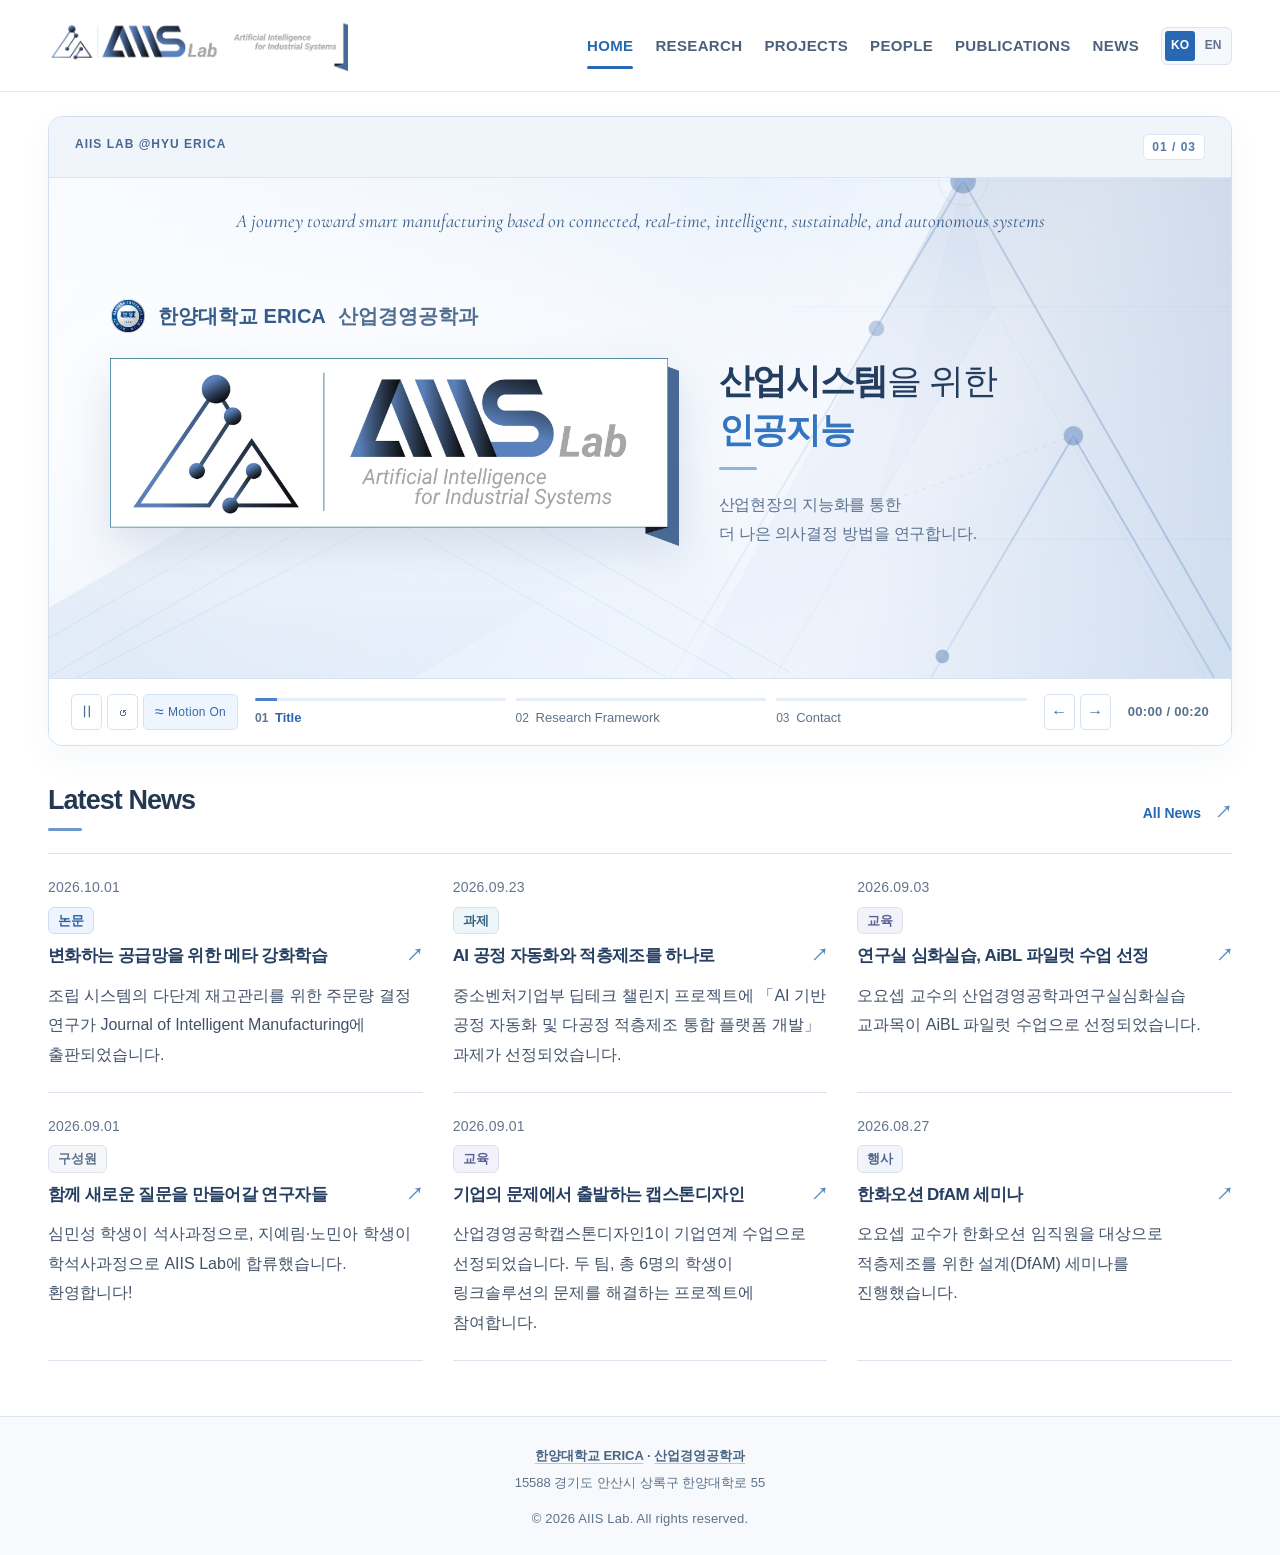
==== index.html @ c35638ce "Unify news photo layouts and add capstone and 2023 conference photos" ====
<!doctype html>
<html lang="ko">
<head>
  <meta charset="utf-8">
  <meta name="viewport" content="width=device-width,initial-scale=1">
  <meta name="theme-color" content="#132b3b">
  <meta name="description" content="한양대학교 ERICA AIIS Lab. 산업 AI, 강화학습, 디지털 트윈, 적층제조를 연구합니다.">
  <meta property="og:title" content="AIIS Lab | Hanyang University ERICA">
  <meta property="og:description" content="Artificial Intelligence for Industrial Systems · Hanyang University ERICA">
  <meta property="og:type" content="website">
  <title>AIIS Lab | Hanyang University ERICA</title>
  <link rel="icon" href="favicon-circle-v2.png" type="image/png" sizes="64x64">
  <link rel="stylesheet" href="assets/styles.css?v=b64cec29d4">
  <link rel="stylesheet" href="assets/presentation.css?v=cc735d5f9a">
  <link rel="stylesheet" href="assets/sections.css?v=c8eaf619d2">
  <link rel="stylesheet" href="assets/theme.css?v=fa9a066364">
  <script defer src="assets/content.js?v=3c3e2c59d1"></script>
  <script defer src="assets/publications.js?v=8d2fb4bd11"></script>
  <script defer src="assets/profile.js?v=1ba41f6d8f"></script>
  <script defer src="assets/research-details.js?v=ee5372c604"></script>
  <script defer src="assets/projects.js?v=7a5bd54614"></script>
  <script defer src="assets/render.js?v=84ccced6ad"></script>
  <script defer src="assets/motion.js?v=1d533897d1"></script>
  <script defer src="assets/app.js?v=48881997fd"></script>
</head>
<body data-page="home">
  <div id="app"><a class="skip-link" href="#main">본문으로 건너뛰기</a><header class="site-header"><div class="wrap header-inner"><a class="brand" href="index.html?lang=ko" aria-label="AIIS Lab Home"><img src="assets/logo-header.png?v=508d037684" width="5208" height="899" alt="AIIS Lab — Artificial Intelligence for Industrial Systems"></a><nav id="main-nav" aria-label="Main navigation"><a href="index.html?lang=ko" aria-current="page">HOME</a><a href="research.html?lang=ko">RESEARCH</a><a href="projects.html?lang=ko">PROJECTS</a><a href="people.html?lang=ko">PEOPLE</a><a href="publications.html?lang=ko">PUBLICATIONS</a><a href="news.html?lang=ko">NEWS</a></nav><div class="header-tools"><div class="language-switch" role="group" aria-label="언어 선택"><button type="button" data-language="ko" aria-pressed="true">KO</button><button type="button" data-language="en" aria-pressed="false">EN</button></div><button type="button" class="menu-toggle" aria-controls="main-nav" aria-expanded="false" aria-label="Open menu"><span></span><span></span></button></div></div></header><main id="main"><section class="intro-carousel wrap" aria-label="AIIS Lab 소개 슬라이드" aria-roledescription="carousel" tabindex="0"><div class="intro-topline"><span>AIIS LAB @HYU ERICA</span><span id="intro-count">01 / 03</span></div><h1 class="sr-only">AIIS Lab · Hanyang University ERICA</h1><div class="intro-stage" id="intro-stage">
    <section class="intro-slide slide-title is-active" id="intro-slide-0" data-slide="0" role="group" aria-roledescription="slide" aria-label="1 of 3: Title"><div class="title-atmosphere" aria-hidden="true"></div><p class="title-slogan" lang="en">A journey toward smart manufacturing based on <span class="slogan-keyword">connected</span>, <span class="slogan-keyword">real-time</span>, <span class="slogan-keyword">intelligent</span>, <span class="slogan-keyword">sustainable</span>, and <span class="slogan-keyword">autonomous</span> systems</p><div class="title-content"><div class="title-affiliation"><img class="university-symbol" src="assets/hanyang-symbol.svg" width="42" height="42" alt="한양대학교 Hanyang University"><p><strong>한양대학교 ERICA</strong><span class="affiliation-divider" aria-hidden="true"></span><span class="affiliation-department">산업경영공학과</span></p></div><div class="title-body"><div class="title-banner"><img src="assets/logo-banner.png" width="3985" height="1318" alt="AIIS Lab — Artificial Intelligence for Industrial Systems"></div><div class="title-vision"><h2>산업시스템<span class="title-connector">을 위한</span><br><em>인공지능</em></h2><p>산업현장의 지능화를 통한<br>더 나은 의사결정 방법을 연구합니다.</p></div></div></div></section>
    <section class="intro-slide slide-framework" id="intro-slide-1" data-slide="1" role="group" aria-roledescription="slide" aria-label="2 of 3: Research Framework" hidden><div class="framework-heading"><p class="eyebrow">RESEARCH FRAMEWORK</p><h2><span class="framework-title-line">관찰에서 학습으로</span><br><span class="framework-title-line">결정에서 다시 현장으로</span></h2><p class="framework-summary">현장과 디지털 모델을 연결하는<br>네 단계의 지능화 순환</p></div><section class="intelligence-loop" data-stage="monitor" aria-label="산업 시스템의 학습과 피드백 순환"><div class="loop-heading"><span>THE INTELLIGENCE LOOP</span><span class="loop-index" id="loop-index">01 / 04</span></div><div class="loop-map"><svg class="loop-wires" viewBox="0 0 500 268" preserveAspectRatio="none" aria-hidden="true"><path class="wire-base" d="M120 55H380V213H120Z"/><path class="wire-flow" d="M120 55H380V213H120Z"/><path class="wire-core" d="M120 55L250 134L380 55M120 213L250 134L380 213"/></svg><button type="button" class="loop-node node-monitor" data-loop-stage="monitor" aria-pressed="true" aria-controls="loop-detail"><span class="node-number">01</span><span class="node-title"><svg class="node-glyph" width="24" height="24" viewBox="0 0 24 24" fill="none" stroke="currentColor" stroke-linecap="round" stroke-linejoin="round" aria-hidden="true"><rect x="3" y="4" width="18" height="13" rx="2"/><path d="M8 21h8M12 17v4M6 11h3l2-4 3 7 2-3h2"/></svg><strong>모니터링</strong></span><small>SENSE THE SYSTEM</small></button><button type="button" class="loop-node node-learn" data-loop-stage="learn" aria-pressed="false" aria-controls="loop-detail"><span class="node-number">02</span><span class="node-title"><svg class="node-glyph" width="24" height="24" viewBox="0 0 24 24" fill="none" stroke="currentColor" stroke-linecap="round" stroke-linejoin="round" aria-hidden="true"><circle cx="5" cy="12" r="2"/><circle cx="12" cy="5" r="2"/><circle cx="12" cy="19" r="2"/><circle cx="19" cy="12" r="2"/><path d="m7 10 3-3m4 0 3 3M7 14l3 3m4 0 3-3M12 7v10"/></svg><strong>학습</strong></span><small>LEARN FROM DATA</small></button><button type="button" class="loop-node node-decide" data-loop-stage="decide" aria-pressed="false" aria-controls="loop-detail"><span class="node-number">03</span><span class="node-title"><svg class="node-glyph" width="24" height="24" viewBox="0 0 24 24" fill="none" stroke="currentColor" stroke-linecap="round" stroke-linejoin="round" aria-hidden="true"><path d="M5 4v16M5 12h10M12 7l5 5-5 5M18 4h3v16h-3"/></svg><strong>의사결정</strong></span><small>PLAN & OPTIMIZE</small></button><button type="button" class="loop-node node-feedback" data-loop-stage="feedback" aria-pressed="false" aria-controls="loop-detail"><span class="node-number">04</span><span class="node-title"><svg class="node-glyph" width="24" height="24" viewBox="0 0 24 24" fill="none" stroke="currentColor" stroke-linecap="round" stroke-linejoin="round" aria-hidden="true"><path d="M20 10a8 8 0 0 0-14-4L3 9m0-5v5h5M4 14a8 8 0 0 0 14 4l3-3m0 5v-5h-5"/></svg><strong>피드백</strong></span><small>IMPROVE THE SYSTEM</small></button><div class="loop-core"><div class="core-symbol" aria-hidden="true"><span></span><span></span></div><span>PHYSICAL <b>↔</b> DIGITAL</span></div></div><div class="loop-description" id="loop-detail"><p id="loop-description">공정의 상태와 품질을 관찰하고, 실제 생산 현장을 디지털 모델과 연결합니다</p></div><div class="loop-controls"><button id="loop-play" type="button" aria-pressed="true" aria-label="순환 애니메이션 일시정지"><span aria-hidden="true">Ⅱ</span> <span id="loop-play-label">일시정지</span></button></div></section></section>
    <section class="intro-slide slide-contact" id="intro-slide-2" data-slide="2" role="group" aria-roledescription="slide" aria-label="3 of 3: Contact" hidden><div class="contact-slide-intro"><p class="eyebrow">CONTACT</p><span class="contact-emblem"><img class="contact-symbol" src="assets/contact-symbol.png" width="1254" height="1254" alt="AIIS Lab symbol"></span><a class="contact-email" href="mailto:yosepoh@hanyang.ac.kr">yosepoh@hanyang.ac.kr <span aria-hidden="true">↗</span></a><p class="contact-slide-note">연구·대학원 진학·산학협력 문의</p></div><div class="contact-slide-details"><p class="contact-campus">한양대학교 ERICA<span>산업경영공학과</span></p><dl><div><dt><svg class="contact-detail-icon" width="24" height="24" viewBox="0 0 24 24" fill="none" stroke="currentColor" stroke-linecap="round" stroke-linejoin="round" aria-hidden="true"><path d="M4 21V3h12v18M2 21h20M16 10h4v11M8 7h4M8 11h4M8 15h4"/></svg>연구 공간</dt><dd>제5공학관<br>교수연구실 508호<br>AIIS연구실 533호</dd></div><div><dt><svg class="contact-detail-icon" width="24" height="24" viewBox="0 0 24 24" fill="none" stroke="currentColor" stroke-linecap="round" stroke-linejoin="round" aria-hidden="true"><path d="M19 10c0 5-7 11-7 11S5 15 5 10a7 7 0 1 1 14 0Z"/><circle cx="12" cy="10" r="2.5"/></svg>주소</dt><dd>15588 경기도 안산시 상록구<br>한양대학로 55</dd></div><div><dt><svg class="contact-detail-icon" width="24" height="24" viewBox="0 0 24 24" fill="none" stroke="currentColor" stroke-linecap="round" stroke-linejoin="round" aria-hidden="true"><path d="m5 3 4 1 1 5-3 2c1.5 3 3 4.5 6 6l2-3 5 1 1 4c-1 3-5 3-10-1S2 7 5 3Z"/></svg>전화</dt><dd><a href="tel:+82314005261">+82-31-400-5261</a></dd></div></dl></div></section>
    </div><div class="intro-controls"><div class="intro-playback"><button id="intro-play" type="button" aria-label="Pause slideshow" aria-pressed="true">Ⅱ</button><button id="intro-restart" type="button" aria-label="Restart slideshow">↺</button><button id="intro-motion" type="button" aria-label="Pause visual animations" aria-pressed="true"><span aria-hidden="true">≈</span><span>Motion On</span></button></div><div class="intro-segments" role="group" aria-label="Slide selection"><button type="button" data-intro-slide="0" aria-controls="intro-slide-0" aria-pressed="true"><span class="segment-track"><span class="segment-fill"></span></span><span class="segment-label"><small>01</small> Title</span></button><button type="button" data-intro-slide="1" aria-controls="intro-slide-1" aria-pressed="false"><span class="segment-track"><span class="segment-fill"></span></span><span class="segment-label"><small>02</small> Research Framework</span></button><button type="button" data-intro-slide="2" aria-controls="intro-slide-2" aria-pressed="false"><span class="segment-track"><span class="segment-fill"></span></span><span class="segment-label"><small>03</small> Contact</span></button></div><div class="intro-arrows"><button type="button" data-intro-step="-1" aria-label="Previous slide">←</button><button type="button" data-intro-step="1" aria-label="Next slide">→</button></div><span id="intro-time" aria-hidden="true">00:00 / 00:20</span></div><span class="sr-only" id="intro-announcement" aria-live="polite"></span></section><section class="home-news wrap" aria-labelledby="latest-news-title"><div class="section-heading"><div><h2 id="latest-news-title">Latest News</h2></div><a class="text-link" href="news.html?lang=ko">All News <span aria-hidden="true">↗</span></a></div><div class="home-news-grid"><article class="home-news-item"><div class="news-meta"><time datetime="2026-10-01">2026.10.01</time><span class="tag tag--paper">논문</span></div><h3><a href="news.html?lang=ko#meta-rl">변화하는 공급망을 위한 메타 강화학습 <span aria-hidden="true">↗</span></a></h3><p>조립 시스템의 다단계 재고관리를 위한 주문량 결정 연구가 Journal of Intelligent Manufacturing에 출판되었습니다.</p></article><article class="home-news-item"><div class="news-meta"><time datetime="2026-09-23">2026.09.23</time><span class="tag tag--project">과제</span></div><h3><a href="news.html?lang=ko#deeptech">AI 공정 자동화와 적층제조를 하나로 <span aria-hidden="true">↗</span></a></h3><p>중소벤처기업부 딥테크 챌린지 프로젝트에 「AI 기반 공정 자동화 및 다공정 적층제조 통합 플랫폼 개발」 과제가 선정되었습니다.</p></article><article class="home-news-item"><div class="news-meta"><time datetime="2026-09-03">2026.09.03</time><span class="tag tag--education">교육</span></div><h3><a href="news.html?lang=ko#aibl">연구실 심화실습, AiBL 파일럿 수업 선정 <span aria-hidden="true">↗</span></a></h3><p>오요셉 교수의 산업경영공학과연구실심화실습 교과목이 AiBL 파일럿 수업으로 선정되었습니다.</p></article><article class="home-news-item"><div class="news-meta"><time datetime="2026-09-01">2026.09.01</time><span class="tag tag--people">구성원</span></div><h3><a href="news.html?lang=ko#welcome">함께 새로운 질문을 만들어갈 연구자들 <span aria-hidden="true">↗</span></a></h3><p>심민성 학생이 석사과정으로, 지예림·노민아 학생이 학석사과정으로 AIIS Lab에 합류했습니다. 환영합니다!</p></article><article class="home-news-item"><div class="news-meta"><time datetime="2026-09-01">2026.09.01</time><span class="tag tag--education">교육</span></div><h3><a href="news.html?lang=ko#capstone-course">기업의 문제에서 출발하는 캡스톤디자인 <span aria-hidden="true">↗</span></a></h3><p>산업경영공학캡스톤디자인1이 기업연계 수업으로 선정되었습니다. 두 팀, 총 6명의 학생이 링크솔루션의 문제를 해결하는 프로젝트에 참여합니다.</p></article><article class="home-news-item"><div class="news-meta"><time datetime="2026-08-27">2026.08.27</time><span class="tag tag--event">행사</span></div><h3><a href="news.html?lang=ko#hanwha">한화오션 DfAM 세미나 <span aria-hidden="true">↗</span></a></h3><p>오요셉 교수가 한화오션 임직원을 대상으로 적층제조를 위한 설계(DfAM) 세미나를 진행했습니다.</p></article></div></section></main><footer class="site-footer simple-footer"><div class="wrap"><p class="footer-affiliation"><a href="https://www.hanyang.ac.kr/erica" target="_blank" rel="noopener noreferrer">한양대학교 ERICA</a> · <a href="https://ime.hanyang.ac.kr/home" target="_blank" rel="noopener noreferrer">산업경영공학과</a></p><p class="footer-address">15588 경기도 안산시 상록구 한양대학로 55</p><p class="footer-copyright">© 2026 AIIS Lab. All rights reserved.</p></div></footer><dialog id="photo-dialog" aria-label="연구실 사진"><button type="button" class="dialog-close" aria-label="사진 닫기">×</button><img id="dialog-image" alt=""><p id="dialog-caption"></p></dialog><div id="site-toast" role="status" aria-live="polite"></div></div>
  <noscript><p style="padding:20px;text-align:center">언어 전환, 검색, 사진 확대와 애니메이션에는 JavaScript가 필요합니다. Navigation and reading remain available.</p></noscript>
</body>
</html>
---- assets/styles.css ----
@charset "UTF-8";
:root{--ink:#142d46;--muted:#5b6c7b;--accent:#243f61;--accent-light:#e7eef7;--line:#d4dfe6;--paper:#fff;--pale:#f3f6f8;--navy:#102e49;--warm:#b86837;--font:Arial,'Malgun Gothic','Apple SD Gothic Neo',sans-serif}
*{box-sizing:border-box}html{scroll-behavior:smooth;scroll-padding-top:110px}body{margin:0;color:var(--ink);background:var(--paper);font-family:var(--font);font-size:15px;line-height:1.7;-webkit-font-smoothing:antialiased}button,input,select{font:inherit}button,a,input,select,summary{-webkit-tap-highlight-color:transparent}button{cursor:pointer}button,a{touch-action:manipulation}a{color:inherit;text-decoration:none}a:hover{color:var(--accent)}button{color:inherit}button:focus-visible,a:focus-visible,summary:focus-visible,input:focus-visible,select:focus-visible{outline:3px solid #bd713c;outline-offset:4px}img{display:block;max-width:100%;height:auto}svg{display:block}p,h1,h2,h3,figure{margin:0}h1,h2,h3{line-height:1.4;letter-spacing:-.035em;word-break:keep-all}p{word-break:keep-all}button{border-radius:0}em{font-style:normal;color:var(--accent)}.wrap{width:min(1184px,calc(100% - 80px));margin-inline:auto}.section{padding-block:68px}.eyebrow,.small-label,.section-number{font:600 10px/1.6 var(--font);letter-spacing:1.7px;color:var(--accent)}.small-label{letter-spacing:1px}.text-link{display:inline-flex;align-items:center;gap:14px;font-size:12px;font-weight:600}.text-link span{font-size:17px}.button{display:inline-flex;align-items:center;justify-content:space-between;gap:30px;border:1px solid var(--line);padding:13px 20px;font-size:12px;font-weight:600;min-height:47px;background:transparent}.button:hover{border-color:var(--accent);background:var(--accent-light)}.button.primary{color:white;background:var(--navy);border-color:var(--navy)}.button.primary:hover{background:var(--accent);border-color:var(--accent)}.sr-only{position:absolute;width:1px;height:1px;clip:rect(0,0,0,0);overflow:hidden;white-space:nowrap}.skip-link{position:fixed;left:20px;top:-90px;background:white;padding:14px;z-index:100}.skip-link:focus{top:10px}
.site-header{position:sticky;top:0;background:rgba(255,255,255,.97);z-index:20;border-bottom:1px solid var(--line)}.header-inner{display:flex;align-items:center;gap:32px;min-height:84px}.brand{display:flex;align-items:center;gap:23px;flex-shrink:0}.brand img{width:116px}.brand>span{border-left:1px solid var(--line);padding-left:20px;font-size:8px;line-height:1.8;letter-spacing:1.5px;font-weight:600;color:var(--muted)}#main-nav{margin-left:auto;display:flex;gap:27px;align-items:center}#main-nav a{font-size:12px;font-weight:600;padding-block:28px;position:relative}#main-nav a[aria-current=page]{color:var(--accent)}#main-nav a[aria-current=page]:after{content:'';height:2px;position:absolute;bottom:17px;left:0;right:0;background:var(--accent)}.header-tools{display:flex;align-items:center;gap:16px}.language-switch{display:flex;gap:3px;border:1px solid var(--line);padding:3px}.language-switch button{border:0;background:transparent;color:var(--muted);font-size:10px;min-height:26px;min-width:29px}.language-switch button[aria-pressed=true]{background:var(--navy);color:white}.menu-toggle{display:none;width:36px;height:38px;background:none;border:0;padding:8px}.menu-toggle span{display:block;height:1px;background:var(--ink);margin:5px 0;transition:transform .2s}.menu-toggle[aria-expanded=true] span:first-child{transform:translateY(3px) rotate(45deg)}.menu-toggle[aria-expanded=true] span:last-child{transform:translateY(-3px) rotate(-45deg)}
.home-hero{display:grid;grid-template-columns:.92fr 1.08fr;gap:64px;align-items:center;padding-block:46px 42px}.hero-copy .eyebrow{margin-bottom:18px}.hero-copy h1{font-size:46px;font-weight:600;line-height:1.24;letter-spacing:-2.2px}.hero-summary{font-size:14px;color:var(--muted);margin-top:22px;line-height:1.85}.hero-actions{display:flex;gap:24px;align-items:center;margin-top:24px}html[lang=en] .hero-copy h1{font-size:42px;letter-spacing:-1.7px;line-height:1.14}html[lang=en] .hero-summary{font-size:13px}
.intelligence-loop{padding:23px 24px 15px;background-color:#edf3f6;background-image:radial-gradient(#c4d3db 0.6px,transparent .6px);background-size:18px 18px;border:1px solid #d2dee5}.loop-heading{display:flex;align-items:center;justify-content:space-between;font-size:9px;font-weight:600;letter-spacing:1.8px}.loop-index{font-variant-numeric:tabular-nums;color:var(--accent);letter-spacing:1px}.loop-map{position:relative;height:268px;margin-top:14px}.loop-wires{position:absolute;inset:0;width:100%;height:100%;fill:none;pointer-events:none}.wire-base{stroke:#bdcfd8;stroke-width:1}.wire-flow{stroke:var(--accent);stroke-width:2;stroke-dasharray:8 38;animation:flow 6s linear infinite}.wire-core{stroke:#bacbd4;stroke-width:1;stroke-dasharray:3 6}.loop-node{position:absolute;background:#f9fbfc;border:1px solid #bfcfd8;text-align:left;width:38%;padding:13px 12px 12px;z-index:2;transition:background .2s,border-color .2s,box-shadow .2s}.loop-node strong{font-size:16px;display:block;font-weight:600;letter-spacing:-.5px}.loop-node small{font-size:7px;display:block;letter-spacing:1px;margin-top:3px;color:var(--muted);white-space:nowrap}.node-number{position:absolute;right:11px;top:10px;font-size:8px;color:var(--muted);font-variant-numeric:tabular-nums}.loop-node[aria-pressed=true]{border-color:var(--accent);background:#e7eef7;box-shadow:inset 3px 0 var(--accent)}.loop-node[aria-pressed=true] strong,.loop-node[aria-pressed=true] .node-number{color:var(--accent)}.loop-node:hover{border-color:var(--accent)}.node-monitor{top:17px;left:0}.node-learn{top:17px;right:0}.node-decide{bottom:17px;right:0}.node-feedback{bottom:17px;left:0}.loop-core{position:absolute;top:50%;left:50%;transform:translate(-50%,-50%);display:flex;align-items:center;gap:12px;background:var(--navy);color:#fff;padding:11px 16px;white-space:nowrap;font-size:8px;letter-spacing:1px}.loop-core b{font-size:14px;font-weight:400;color:#72c8b5;padding:0 4px}.core-symbol{display:flex;position:relative;width:30px;height:22px}.core-symbol span{position:absolute;width:17px;height:17px;border:1px solid #85bdb6;transform:rotate(30deg) skewY(-10deg);top:2px}.core-symbol span:last-child{left:11px;background:#284960}.map-arrow{position:absolute;line-height:1;color:var(--accent);font-size:20px}.arrow-top{left:calc(50% - 10px);top:47px}.arrow-bottom{left:calc(50% - 10px);bottom:44px}.arrow-left{left:15%;top:calc(50% - 12px)}.arrow-right{right:15%;top:calc(50% - 12px)}.loop-description{border-top:1px solid #c4d4dc;padding-top:16px;min-height:98px}.loop-description p{font-size:12px;line-height:1.8;min-height:42px;color:#415c70}.loop-description a{margin-top:7px;font-size:10px}.loop-controls{display:flex;justify-content:space-between;align-items:center;gap:10px;border-top:1px solid #d3dfe5;margin-top:14px;padding-top:10px;font-size:8px;color:var(--muted)}.loop-controls button{background:#f9fbfc;border:1px solid #c4d4dc;font-size:9px;padding:5px 8px;display:flex;align-items:center;gap:5px;min-height:30px}.intelligence-loop.is-paused .wire-flow{animation-play-state:paused}@keyframes flow{to{stroke-dashoffset:-184}}
.section-heading{display:flex;justify-content:space-between;gap:24px;align-items:end;margin-bottom:25px}.section-heading .eyebrow{margin-bottom:7px}.section-heading h2{font-size:27px;font-weight:500}.section-heading>a{flex-shrink:0;margin-bottom:3px}.lab-feed{display:grid;grid-template-columns:1.02fr 1fr;gap:60px;border-top:1px solid var(--line);padding-block:30px 42px}.lab-feed .section-heading{margin-bottom:12px}.lab-feed h2{font-size:23px}.news-row{border-bottom:1px solid var(--line);padding:13px 0}.news-row:last-child{border-bottom:0}.news-meta{display:flex;gap:14px;align-items:center;font-size:10px;color:var(--muted)}.news-meta time{font-variant-numeric:tabular-nums;letter-spacing:.6px}.news-meta>span{color:var(--accent);font-weight:600}.news-row h3{font-size:15px;font-weight:500;margin-top:4px}.news-row h3 a{display:flex;align-items:start;justify-content:space-between;gap:15px}.news-row h3 span{color:var(--accent)}.photo-heading{display:flex;align-items:center;justify-content:space-between;margin-bottom:11px;gap:8px;font-size:8px;letter-spacing:1.5px;color:var(--muted);min-height:25px}.gallery-nav{display:flex;gap:6px;align-items:center}.gallery-nav>span{font-size:8px;letter-spacing:1px;margin-right:8px}.gallery-nav button{border:1px solid var(--line);background:#fff;width:27px;height:25px;font-size:14px;line-height:1}.gallery-nav button:hover{background:var(--accent-light)}.gallery-photo{display:block;border:0;padding:0;width:100%;position:relative;overflow:hidden;background:#e7edf1}.gallery-photo img{width:100%;height:219px;object-fit:cover;transition:transform .35s}.gallery-photo:hover img{transform:scale(1.025)}.photo-expand{position:absolute;right:10px;bottom:10px;background:white;color:var(--ink);padding:0 7px;font-size:22px;line-height:1.5}.gallery-caption{display:flex;align-items:baseline;gap:15px;padding-top:10px;font-size:11px}.gallery-caption>span{font-size:9px;letter-spacing:.7px;color:var(--muted);white-space:nowrap}.gallery-caption p{line-height:1.6}
.research-areas{background:var(--pale);border-block:1px solid var(--line)}.area-grid{display:grid;grid-template-columns:repeat(3,1fr);border:1px solid var(--line);background:#fff}.area-tile{padding:24px;display:flex;flex-direction:column;align-items:start;position:relative;transition:background .2s}.area-tile+.area-tile{border-left:1px solid var(--line)}.area-tile:hover{background:#eef3f9}.area-top{display:flex;align-items:center;justify-content:space-between;width:100%;gap:12px;margin-bottom:25px}.area-top span{font-size:9px;letter-spacing:1px;color:var(--muted)}.area-top svg{width:42px;height:42px;color:var(--accent)}.area-tile h3{font-size:21px;line-height:1.4;font-weight:600}.area-tile p{margin-top:14px;font-size:12px;line-height:1.8;color:var(--muted)}.area-action{margin-top:26px;font-size:11px;display:flex;justify-content:space-between;width:100%}.area-action span{font-size:16px;color:var(--accent)}.selected-papers{border-top:1px solid var(--line)}.selected-papers article{display:grid;grid-template-columns:84px 1fr;padding:24px 0;border-bottom:1px solid var(--line);gap:28px}.paper-year{font-size:15px;color:var(--accent)}.selected-papers h3{font-size:19px;font-weight:500;line-height:1.5;letter-spacing:-.3px}.paper-title span{color:var(--accent);white-space:nowrap}.selected-papers p{font-size:12px;color:var(--muted);margin-top:9px;line-height:1.8}.join-band{background:var(--navy);color:white;padding:42px 0;margin-top:10px}.join-band>.wrap{display:flex;justify-content:space-between;align-items:center;gap:35px}.join-band .eyebrow{color:#99cebf;margin-bottom:8px}.join-band h2{font-size:25px;font-weight:500}.join-band p:not(.eyebrow){color:#bccbd5;font-size:12px;margin-top:10px}.join-band .button{color:white;border-color:#7d919f;flex-shrink:0}.join-band .button:hover{background:#25465b}
.page-hero{padding:46px 0 38px;background:var(--pale);border-bottom:1px solid var(--line)}.page-hero>.wrap{display:grid;grid-template-columns:1.1fr 1fr;gap:70px;align-items:end}.page-hero h1{font-size:36px;font-weight:500;line-height:1.3;margin-top:12px}.page-hero .wrap>p{font-size:13px;color:var(--muted);line-height:1.9;max-width:470px}.research-index{display:grid;grid-template-columns:repeat(3,1fr);border-bottom:1px solid var(--line);margin:30px 0 0}.research-index a{display:flex;gap:13px;font-size:12px;padding:17px 12px}.research-index a span{color:var(--accent);font-size:10px}.research-detail{display:grid;grid-template-columns:.85fr 1.3fr;gap:70px;padding:60px 0;border-bottom:1px solid var(--line);scroll-margin-top:100px}.research-marker{display:flex;gap:12px;align-items:center;margin-bottom:20px;color:var(--accent)}.research-marker svg{width:34px;height:34px}.research-marker span{font-size:10px}.research-detail h2{font-size:27px;font-weight:500;margin:10px 0 17px}.research-detail-heading>p:not(.eyebrow){font-size:13px;color:var(--muted);line-height:1.9}.topic-list{list-style:none;margin:22px 0 0;padding:0}.topic-list li{padding:5px 0;font-size:12px;display:flex;gap:9px}.topic-list li:before{content:'+';color:var(--accent)}.system-flow{display:flex;align-items:center;padding:20px 15px;background:var(--pale);border:1px solid var(--line);gap:10px;margin-bottom:26px}.system-flow>div{flex:1;text-align:center;min-width:0}.system-flow span{display:block;font-size:8px;letter-spacing:1.5px;color:var(--accent);margin-bottom:8px}.system-flow strong{font-size:12px;font-weight:500;line-height:1.65;display:block;word-break:keep-all}.system-flow>b{font-weight:400;color:var(--accent)}.related-pubs{margin-top:12px}.related-pubs a{display:flex;align-items:start;gap:15px;border-top:1px solid var(--line);padding:13px 0;font-size:12px;line-height:1.7}.related-pubs a>span:first-child{color:var(--accent);font-size:10px}.related-pubs a>strong{font-weight:500;flex:1}.field-feature{display:grid;grid-template-columns:1fr 1fr;background:var(--pale);margin-top:55px}.field-feature img{width:100%;height:100%;min-height:310px;max-height:400px;object-fit:cover}.field-feature>div{padding:36px}.field-feature h2{font-size:27px;font-weight:500;margin:16px 0}.field-feature p:not(.eyebrow){font-size:13px;color:var(--muted)}.project-list{border-top:1px solid var(--line)}.project-list article{display:grid;grid-template-columns:130px 1fr;gap:24px;border-bottom:1px solid var(--line);padding:24px 0}.project-list article>span{color:var(--accent);font-size:12px}.project-list h3{font-size:17px;font-weight:500}.project-list p{font-size:12px;color:var(--muted);margin-top:7px}
.publication-library{padding-top:26px;padding-bottom:70px}.library-overview{display:flex;align-items:center;justify-content:space-between;gap:20px;margin-bottom:22px}.library-overview p{font-size:12px;color:var(--muted)}.pub-kind{display:grid;grid-template-columns:repeat(4,1fr);border:1px solid var(--line)}.pub-kind button{padding:18px 20px;background:#fff;border:0;display:flex;align-items:center;justify-content:space-between;gap:10px;font-size:13px;text-align:left;line-height:1.5;min-height:70px}.pub-kind button+button{border-left:1px solid var(--line)}.pub-kind button b{font-size:23px;line-height:1;font-weight:400;color:var(--muted)}.pub-kind button[aria-pressed=true]{background:var(--navy);color:white}.pub-kind button[aria-pressed=true] b{color:#94d0c4}.pub-kind button:hover:not([aria-pressed=true]){background:var(--pale)}.pub-filters{display:grid;grid-template-columns:1fr 180px 180px;gap:12px;margin-top:20px}.pub-filters label{min-width:0}.search-field{display:flex;align-items:center;border:1px solid var(--line);padding-left:15px;background:white}.search-field>span:not(.sr-only){font-size:24px;color:var(--muted);line-height:1}.search-field input{border:0;min-width:0;width:100%;padding:12px 14px;background:transparent;font-size:12px;color:var(--ink);height:45px}.pub-filters select{width:100%;border:1px solid var(--line);padding:11px 12px;background:#fff;color:var(--ink);height:47px;font-size:12px}.results-meta{display:flex;align-items:center;justify-content:space-between;gap:15px;margin:18px 0 0;padding-bottom:18px;border-bottom:1px solid var(--line);font-size:10px;color:var(--muted)}.results-meta>p{color:var(--ink);font-size:12px}.publication-year{display:grid;grid-template-columns:90px 1fr;gap:32px;border-bottom:1px solid var(--line);padding-top:25px}.publication-year>h2{font-size:25px;font-weight:400;color:var(--accent);position:sticky;align-self:start;top:110px}.publication-year>h2 span{display:block;color:var(--muted);font-size:9px;margin-top:5px;letter-spacing:.6px}.publication{padding:0 0 23px;margin-bottom:23px;border-bottom:1px solid var(--line);scroll-margin-top:105px}.publication:last-child{border-bottom:0;margin-bottom:0}.publication:target{background:#f1f7f4;outline:10px solid #f1f7f4}.publication-topline{display:flex;gap:15px;align-items:center;margin-bottom:8px;font-size:9px;text-transform:uppercase;letter-spacing:1px;color:var(--accent)}.status-label{padding:2px 7px;background:#fff0dd;color:#895020;letter-spacing:0;text-transform:none}.publication h3{font-size:18px;line-height:1.55;font-weight:500;letter-spacing:-.2px;word-break:normal;overflow-wrap:anywhere}.pub-authors{font-size:12px;color:#43596b;margin-top:9px}.pub-venue{font-size:12px;color:var(--muted);margin-top:2px}.pub-actions{display:flex;gap:9px 18px;align-items:start;flex-wrap:wrap;margin-top:13px;font-size:10px}.pub-link,.copy-citation,.pub-details summary{font-size:10px;color:var(--accent);line-height:1.7}.copy-citation{border:0;background:none;padding:0}.pub-link:hover,.copy-citation:hover,.pub-details summary:hover{text-decoration:underline}.pub-details summary{cursor:pointer}.pub-details[open]{flex-basis:100%}.pub-details p{font-size:11px;line-height:1.8;color:var(--muted);background:var(--pale);padding:13px 16px;margin-top:8px;overflow-wrap:anywhere;word-break:normal}.pub-details .metric-note{margin-top:0;font-size:10px;padding-top:0}.empty-state{text-align:center;padding:70px 20px}.empty-state h2{font-size:24px}.empty-state p{font-size:13px;color:var(--muted);margin:12px 0 25px}
.pi-profile{display:grid;grid-template-columns:1fr 1fr;gap:70px;padding:44px 0 15px}.pi-heading{border-left:3px solid var(--accent);padding-left:27px}.pi-heading h2{font-size:36px;font-weight:500;margin:12px 0 5px}.pi-name{font-size:15px}.pi-heading>p:not(.eyebrow){color:var(--muted);font-size:13px;margin-bottom:15px}.profile-links{display:flex;flex-wrap:wrap;gap:18px;margin-top:20px}.pi-background h3{font-size:15px;font-weight:500;margin-bottom:12px}.pi-background>div{border-top:1px solid var(--line);padding:15px 0;display:grid;grid-template-columns:100px 1fr;gap:16px;font-size:12px}.pi-background span{color:var(--accent);font-size:11px}.pi-background p{color:var(--muted)}.member-grid{display:grid;grid-template-columns:repeat(3,1fr);border-top:1px solid var(--line);border-left:1px solid var(--line)}.member{padding:25px;border-right:1px solid var(--line);border-bottom:1px solid var(--line);position:relative}.member-number{position:absolute;right:19px;top:19px;font-size:9px;color:#7b8a94}.member .small-label{font-size:9px;letter-spacing:.4px;padding-right:20px}.member h3{font-size:24px;font-weight:500;margin:20px 0 3px}.member p:not(.small-label){font-size:11px;color:var(--muted)}.member a{font-size:11px;display:block;margin-top:18px;overflow-wrap:anywhere}.team-photo{margin-bottom:60px}.team-photo img{width:100%;max-height:520px;object-fit:cover;object-position:50% 46%}.team-photo figcaption{font-size:11px;color:var(--muted);margin-top:10px}
.photo-strip{display:grid;grid-template-columns:repeat(3,1fr);gap:22px;margin:35px 0}.photo-strip .gallery-photo img{height:220px}.photo-strip .gallery-caption{align-items:start;gap:10px;font-size:10px}.news-filters{display:flex;gap:8px;flex-wrap:wrap;border-bottom:1px solid var(--line);padding:12px 0 22px}.news-filters button{font-size:12px;background:white;border:1px solid var(--line);padding:7px 15px}.news-filters button[aria-pressed=true]{background:var(--navy);border-color:var(--navy);color:white}.news-article{display:grid;grid-template-columns:130px 1fr auto;gap:30px;padding:30px 0;border-bottom:1px solid var(--line);scroll-margin-top:110px}.news-article .news-meta{display:block}.news-article .news-meta span{display:block;margin-top:7px}.news-article h2{font-size:20px;font-weight:500}.news-article p{font-size:13px;color:var(--muted);margin-top:12px;line-height:1.9}.news-article .text-link{margin-top:12px;font-size:11px}.news-thumbnail{padding:0;border:0;background:var(--pale);width:160px;align-self:start}.news-thumbnail img{width:100%;height:110px;object-fit:cover}#news-results{padding-bottom:65px}.contact-grid{display:grid;grid-template-columns:1fr 1fr;border:1px solid var(--line);margin:40px 0}.contact-grid section{padding:35px}.contact-grid section+section{border-left:1px solid var(--line);background:var(--pale)}.contact-grid h2{font-size:28px;font-weight:500;margin:20px 0 15px}.contact-grid p{font-size:13px;color:var(--muted);line-height:1.9}.contact-grid .button{margin-top:25px}.contact-details{display:grid;grid-template-columns:1fr 1.4fr;gap:70px;margin:60px 0 70px}.contact-details h2{font-size:27px;font-weight:500;margin-top:12px}.location-mark{font-size:40px;line-height:1.1;font-weight:700;letter-spacing:-2px;color:#c2d0da;margin-top:30px}.location-mark span{font-size:18px;letter-spacing:3px}.contact-details dl{margin:0}.contact-details dl>div{display:grid;grid-template-columns:75px 1fr;gap:30px;padding:18px 0;border-top:1px solid var(--line);font-size:13px}.contact-details dt{color:var(--muted);font-size:11px}.contact-details dd{margin:0;overflow-wrap:anywhere}
.site-footer{background:#f2f5f7;border-top:1px solid var(--line);padding:35px 0 20px;font-size:11px;color:var(--muted)}.footer-grid{display:grid;grid-template-columns:1.3fr 1fr .6fr;gap:40px}.footer-brand b{font-size:23px;color:var(--ink);font-weight:700}.footer-brand p:first-of-type{margin:7px 0}.footer-grid a{color:var(--ink);font-size:11px}.footer-grid>div:nth-child(2){padding-top:4px}.footer-grid>div:nth-child(2)>a{display:block;margin-top:8px}.footer-links{display:flex;flex-direction:column;align-items:start;gap:6px}.footer-bottom{display:flex;justify-content:space-between;gap:20px;font-size:9px;letter-spacing:.6px;border-top:1px solid var(--line);padding-top:17px;margin-top:25px}
dialog{border:0;padding:48px 20px 20px;background:white;width:min(1000px,calc(100% - 36px));max-height:92vh;color:var(--ink)}dialog::backdrop{background:#0c233be0}dialog img{max-height:73vh;width:auto;max-width:100%;margin:auto;object-fit:contain}dialog p{font-size:12px;text-align:center;padding-top:12px}.dialog-close{position:absolute;right:12px;top:8px;border:0;background:none;font-size:28px;width:32px;height:32px;line-height:1}#site-toast{position:fixed;bottom:25px;left:50%;transform:translate(-50%,12px);opacity:0;pointer-events:none;background:var(--navy);color:white;padding:12px 20px;font-size:12px;z-index:50;transition:opacity .2s,transform .2s;max-width:calc(100% - 30px)}#site-toast.show{opacity:1;transform:translate(-50%,0)}
@media(min-width:1440px){.wrap{width:min(1240px,calc(100% - 120px))}.hero-copy h1{font-size:49px}.home-hero{gap:90px}.loop-map{height:280px}.gallery-photo img{height:230px}}
@media(max-width:1100px){.wrap{width:calc(100% - 56px)}.brand>span{display:none}.header-inner{gap:28px}#main-nav{gap:22px}.home-hero{gap:35px}.hero-copy h1{font-size:40px}html[lang=en] .hero-copy h1{font-size:36px}.hero-actions{gap:18px}.intelligence-loop{padding-inline:18px}.loop-node{padding-inline:10px}.loop-node strong{font-size:14px}.loop-node small{font-size:6.5px}.lab-feed{gap:35px}.area-tile{padding:21px}.area-tile h3{font-size:19px}.research-detail{gap:36px}.system-flow{gap:7px;padding-inline:10px}.system-flow strong{font-size:11px}.footer-grid{gap:30px}.pub-kind button{padding-inline:15px}}
@media(max-width:800px){.wrap{width:calc(100% - 40px)}.header-inner{min-height:73px}.brand img{width:105px}.header-tools{margin-left:auto}.menu-toggle{display:block}#main-nav{display:none;position:absolute;top:73px;left:0;right:0;padding:15px 20px 25px;background:white;border-bottom:1px solid var(--line)}#main-nav.open{display:flex;flex-direction:column;align-items:stretch;gap:0}#main-nav a{padding:12px 8px}#main-nav a[aria-current=page]:after{bottom:6px;width:24px;left:8px}.home-hero{gap:24px;padding-block:30px}.hero-copy h1{font-size:34px;letter-spacing:-1.5px}.hero-copy .eyebrow{font-size:8px}.hero-summary{font-size:12px}.hero-actions{flex-direction:column;align-items:start;gap:13px}.hero-actions .button{padding:10px 14px;font-size:11px}.intelligence-loop{padding:17px 14px 12px}.loop-heading{font-size:7px;letter-spacing:1.2px}.loop-map{height:235px}.loop-node{width:40%;padding:12px 7px}.node-number{top:5px;right:6px;font-size:7px}.loop-node strong{font-size:13px}.loop-node small{font-size:5.5px;letter-spacing:.4px}.loop-core{font-size:6px;padding:10px;gap:6px;letter-spacing:.6px}.core-symbol{transform:scale(.8);width:24px}.loop-description p{font-size:11px;min-height:58px}.loop-controls{font-size:7px}.loop-controls button{font-size:8px}.loop-controls>span{max-width:140px}.arrow-top{top:43px}.arrow-bottom{bottom:43px}.lab-feed{gap:25px;padding-top:25px}.lab-feed .section-heading{align-items:start;gap:9px}.lab-feed .section-heading .text-link{font-size:10px;gap:5px}.lab-feed h2{font-size:20px}.news-row h3{font-size:13px}.gallery-photo img{height:210px}.section{padding-block:45px}.section-heading h2{font-size:23px}.area-grid{grid-template-columns:1fr}.area-tile{padding:23px}.area-tile+.area-tile{border-left:0;border-top:1px solid var(--line)}.area-top{margin-bottom:14px}.area-tile h3{font-size:22px}.area-tile p{margin-top:8px}.area-action{margin-top:16px}.selected-papers article{grid-template-columns:52px 1fr;gap:17px}.selected-papers h3{font-size:16px}.join-band>.wrap{align-items:start;flex-direction:column;gap:23px}.page-hero>.wrap{grid-template-columns:1fr;gap:18px}.page-hero{padding-block:32px}.page-hero h1{font-size:32px}.research-index{gap:7px}.research-index a{padding:15px 0;font-size:11px;gap:6px}.research-detail{grid-template-columns:1fr;gap:25px;padding-block:40px}.system-flow strong{font-size:13px}.field-feature{grid-template-columns:1fr}.field-feature img{height:320px;min-height:0}.field-feature>div{padding:27px}.pub-kind button{font-size:11px;padding:15px 12px}.pub-kind button b{font-size:21px}.pub-filters{grid-template-columns:1fr 135px 140px}.library-overview p{max-width:300px}.pi-profile{gap:30px}.pi-background>div{grid-template-columns:1fr;gap:5px}.member-grid{grid-template-columns:repeat(2,1fr)}.photo-strip{gap:15px}.photo-strip .gallery-photo img{height:150px}.photo-strip .gallery-caption{display:block}.news-article{grid-template-columns:100px 1fr;gap:22px}.news-thumbnail{grid-column:2;width:200px}.news-thumbnail img{height:140px}.contact-grid section{padding:25px}.contact-details{gap:30px}.footer-grid{grid-template-columns:1.2fr 1fr;gap:25px}.footer-links{grid-column:1/-1;flex-direction:row;gap:25px}.team-photo img{max-height:400px}}
@media(max-width:600px){.home-hero{grid-template-columns:1fr;gap:30px;padding-top:30px}.hero-copy h1{font-size:39px;line-height:1.22;letter-spacing:-1.8px}.hero-copy .eyebrow{font-size:9px;margin-bottom:15px}.hero-summary{font-size:13px;margin-top:18px}.hero-actions{flex-direction:row;align-items:center;gap:22px;margin-top:20px}html[lang=en] .hero-copy h1{font-size:37px;line-height:1.16}.intelligence-loop{padding:20px 19px 13px}.loop-heading{font-size:8px}.loop-map{height:255px}.loop-node{width:38%;padding:13px 9px}.loop-node strong{font-size:15px}.loop-node small{font-size:6px;letter-spacing:.5px}.node-number{right:7px;top:7px}.loop-core{font-size:7px;padding:10px 11px;gap:6px}.loop-description{min-height:97px}.loop-description p{min-height:40px;font-size:12px}.loop-controls{font-size:8px}.loop-controls>span{max-width:none}.loop-controls button{font-size:9px}.lab-feed{grid-template-columns:1fr;gap:30px}.lab-feed h2{font-size:23px}.lab-feed .section-heading{align-items:end}.news-row h3{font-size:15px}.news-row{padding-block:14px}.gallery-photo img{height:auto;aspect-ratio:1.6;object-fit:cover}.gallery-nav button{width:32px;height:29px}.photo-heading{font-size:8px}.section-heading{align-items:start;gap:14px}.section-heading h2{font-size:23px}.section-heading>a{font-size:10px;white-space:nowrap;gap:6px}.area-top svg{width:37px;height:37px}.selected-papers article{grid-template-columns:1fr;gap:8px;padding-block:20px}.paper-year{font-size:12px}.selected-papers h3{font-size:16px}.selected-papers p{font-size:11px}.join-band h2{font-size:23px}.page-hero h1{font-size:29px}.page-hero .wrap>p{font-size:12px}.research-index{grid-template-columns:1fr;gap:0}.research-index a{font-size:12px;padding:12px 0;border-bottom:1px solid var(--line);gap:15px}.research-index a:last-child{border-bottom:0}.research-detail h2{font-size:25px}.system-flow{padding:20px 10px;gap:8px}.system-flow strong{font-size:11px}.system-flow span{font-size:6.5px;letter-spacing:.7px}.related-pubs a{gap:12px;font-size:11px}.field-feature img{height:230px}.field-feature h2{font-size:23px}.field-feature>div{padding:24px}.project-list article{grid-template-columns:1fr;gap:9px;padding-block:20px}.project-list h3{font-size:16px}.library-overview{align-items:start;gap:15px}.library-overview p{font-size:11px;max-width:60%}.library-overview a{white-space:nowrap;font-size:10px;gap:5px}.pub-kind{grid-template-columns:repeat(2,1fr)}.pub-kind button{font-size:11px;padding:16px 13px;min-height:70px}.pub-kind button:nth-child(3){border-left:0}.pub-kind button:nth-child(n+3){border-top:1px solid var(--line)}.pub-filters{grid-template-columns:1fr 1fr;gap:10px;margin-top:16px}.search-field{grid-column:1/-1}.results-meta{align-items:start;margin-top:16px}.results-meta>span{max-width:47%;text-align:right;font-size:8px}.results-meta>p{font-size:11px}.publication-year{grid-template-columns:1fr;gap:19px;padding-top:22px}.publication-year>h2{position:static;display:flex;align-items:baseline;gap:13px;font-size:25px}.publication-year>h2 span{font-size:9px;margin:0}.publication h3{font-size:16px;line-height:1.6}.pub-authors,.pub-venue{font-size:11px}.pub-actions{gap:9px 15px}.publication-topline{font-size:8px;gap:8px}.publication:target{outline-width:6px}.pi-profile{grid-template-columns:1fr;padding-top:30px;gap:30px}.pi-heading{padding-left:20px}.pi-heading h2{font-size:30px}.pi-background>div{grid-template-columns:95px 1fr;gap:14px}.member-grid{grid-template-columns:1fr 1fr}.member{padding:20px 14px}.member h3{font-size:21px}.member .small-label{font-size:8px;letter-spacing:0;padding-right:8px}.member a{font-size:9px}.member-number{right:10px;top:8px;font-size:7px}.team-photo img{height:260px;object-fit:cover}.photo-strip{grid-template-columns:1fr;margin-block:25px;gap:22px}.photo-strip .gallery-photo img{height:auto;aspect-ratio:1.6}.photo-strip .gallery-caption{display:flex}.news-filters{gap:6px;padding-top:0}.news-filters button{font-size:11px;padding:6px 11px}.news-article{grid-template-columns:1fr;gap:10px;padding-block:24px}.news-article .news-meta{display:flex;gap:13px}.news-article .news-meta span{margin:0}.news-article h2{font-size:19px}.news-article p{font-size:12px;margin-top:9px}.news-thumbnail{grid-column:auto;width:100%;margin-top:8px}.news-thumbnail img{height:200px}.contact-grid{grid-template-columns:1fr;margin-block:25px}.contact-grid section+section{border-left:0;border-top:1px solid var(--line)}.contact-grid h2{font-size:25px}.contact-details{grid-template-columns:1fr;gap:25px;margin:40px 0}.location-mark{display:none}.contact-details dl>div{grid-template-columns:50px 1fr;gap:18px;font-size:12px}.contact-details h2{font-size:25px}.footer-grid{grid-template-columns:1fr;gap:23px}.footer-links{grid-column:auto;flex-wrap:wrap;gap:15px}.footer-bottom{font-size:8px;gap:10px;flex-wrap:wrap}.site-footer{padding-top:29px}dialog{padding-inline:12px}dialog img{max-height:72vh}}
@media(max-width:360px){.wrap{width:calc(100% - 32px)}.hero-copy h1{font-size:34px}.hero-actions{gap:14px}.hero-actions .text-link{font-size:10px}.intelligence-loop{padding-inline:13px}.loop-node strong{font-size:13px}.loop-node small{font-size:5px}.loop-node{width:39%}.loop-core{font-size:6px;padding:9px}.loop-description p{min-height:60px}.loop-controls>span{max-width:150px;font-size:7px}.member-grid{grid-template-columns:1fr}.member a{font-size:11px}.section-heading h2{font-size:21px}}
/* Keep reduced motion outside the home carousel; explicit Motion On opts in only inside it. */
@media(prefers-reduced-motion:reduce){html{scroll-behavior:auto}*:not(.intro-carousel.motion-enabled):not(.intro-carousel.motion-enabled *),*:not(.intro-carousel.motion-enabled):not(.intro-carousel.motion-enabled *)::before,*:not(.intro-carousel.motion-enabled):not(.intro-carousel.motion-enabled *)::after{animation:none!important;transition:none!important}}
@media print{.site-header,.site-footer,.pub-filters,.pub-kind,.pub-actions,.language-switch,.join-band{display:none}.wrap{width:100%}.publication-year{break-inside:avoid}.publication h3{font-size:12pt}}
.loop-node small{font-size:8px;letter-spacing:.5px;white-space:normal;line-height:1.4}.loop-heading{font-size:10px}.loop-controls{font-size:9px}.loop-controls button{font-size:10px}.loop-description a{font-size:11px}
@media(max-width:1100px){.loop-node small{font-size:7px}.loop-heading{font-size:9px}}
@media(min-width:601px) and (max-width:800px){.loop-node small{font-size:6.5px}.loop-heading{font-size:8px}.loop-controls{font-size:8px}.loop-controls button{font-size:9px}}
@media(max-width:600px){.loop-node small{font-size:7px}.loop-controls{font-size:8px}.loop-heading{font-size:9px}}
@media(max-width:360px){.loop-node small{font-size:6.5px}.loop-controls>span{font-size:8px}.loop-heading{font-size:8px}}
---- assets/presentation.css ----
[hidden]{display:none!important}
.brand img{width:205px;height:auto}.header-inner{gap:28px;min-height:91px}#main-nav{gap:27px}#main-nav a{font-size:10px;letter-spacing:1px}.footer-symbol{float:left;width:52px;height:52px;object-fit:contain;border-radius:50%;margin:3px 14px 10px 0}.footer-brand>p{clear:both}
.intro-carousel{margin-top:24px;border:1px solid #dae3ea;overflow:hidden;background:#f7f9fb}.intro-topline{display:flex;justify-content:space-between;gap:20px;padding:17px 26px;font-size:9px;letter-spacing:1.7px;color:#587084;border-bottom:1px solid #e1e8ee;background:#fbfcfd}.intro-topline span:last-child{font-variant-numeric:tabular-nums;color:var(--accent)}.intro-stage{height:450px;position:relative}.intro-slide{position:absolute;inset:0;overflow:hidden;background:#f7f9fb}.intro-slide.is-active{animation:slide-reveal .65s ease both}.intro-slide h2{font-size:39px;font-weight:500;line-height:1.38;letter-spacing:-1.4px}.intro-slide .eyebrow{font-size:10px;letter-spacing:2px}.slide-title{display:flex;align-items:center;justify-content:center;background:radial-gradient(ellipse at 50% 70%,#e9eff6 0%,#fff 75%);text-align:center}.title-content{width:100%;padding:30px 70px}.hero-lockup{width:min(760px,90%);margin:24px auto 16px;max-height:260px;object-fit:contain}.title-tagline{font-size:23px;font-weight:500;color:#203c58;letter-spacing:-.6px}.title-affiliation{font-size:11px;color:#5a6e81;display:block;margin-top:13px}.slide-vision{display:grid;grid-template-columns:1.35fr 1fr;align-items:center;gap:40px;padding:45px 64px;background:linear-gradient(110deg,#f5f9fc,#fff)}.vision-copy>.eyebrow{margin-bottom:20px}.vision-copy>p:not(.eyebrow){font-size:14px;color:var(--muted);line-height:1.9;margin-top:22px}.vision-symbol{width:100%;max-width:300px;justify-self:center;position:relative}.vision-symbol:before{content:'';position:absolute;inset:-16px;border:1px solid #cbd8e2;border-radius:50%;animation:symbol-breathe 7s ease-in-out infinite}.vision-symbol img{border-radius:50%;width:100%;mix-blend-mode:multiply}.vision-keywords{display:flex;align-items:center;gap:16px;margin-top:26px;font-size:10px;letter-spacing:1.4px}.vision-keywords b{font-size:14px;font-weight:400;color:var(--accent)}
.slide-framework{padding:30px 40px;background:#f3f7fa}.framework-heading{text-align:center}.framework-heading h2{font-size:28px;margin-top:6px;letter-spacing:-.8px}.framework-pillars{display:grid;grid-template-columns:repeat(3,1fr);margin-top:26px;background:#fff;border:1px solid #cedce5}.framework-pillars a{padding:20px 22px;position:relative;transition:background .2s}.framework-pillars a+a{border-left:1px solid var(--line)}.framework-pillars a:hover{background:#eaf0f8}.pillar-number{font-size:9px;color:#728798;position:absolute;right:20px;top:18px}.framework-pillars svg{width:36px;height:36px;color:var(--accent);margin-bottom:15px}.framework-pillars h3{font-size:19px;font-weight:500;line-height:1.4}.framework-pillars p{font-size:11px;color:var(--muted);margin-top:8px;min-height:36px}.pillar-link{font-size:10px;display:flex;justify-content:space-between;margin-top:12px;color:var(--accent)}.framework-loop{display:flex;align-items:center;justify-content:center;gap:28px;margin-top:23px;font-size:9px;letter-spacing:1px}.framework-loop b{color:var(--accent);font-size:15px;font-weight:400}.slide-field{display:grid;grid-template-columns:1.15fr 1fr}.field-slide-image{position:relative;overflow:hidden;height:100%}.field-slide-image img{width:100%;height:100%;object-fit:cover;object-position:50% 54%;animation:field-drift 10s ease-out both}.field-slide-image>span{position:absolute;bottom:20px;left:24px;background:#fff;padding:5px 11px;font-size:9px;letter-spacing:1px}.field-slide-copy{padding:45px 38px;align-self:center}.field-slide-copy h2{font-size:33px;margin-top:18px}.field-slide-copy>p:not(.eyebrow){font-size:13px;color:var(--muted);margin-top:22px;line-height:1.9}.field-slide-copy>a{margin-top:22px}
.intro-controls{display:flex;align-items:center;gap:17px;padding:15px 22px;background:white;border-top:1px solid var(--line)}.intro-playback,.intro-arrows{display:flex;align-items:center;gap:5px}.intro-playback button,.intro-arrows button{border:1px solid var(--line);background:#fff;min-width:31px;height:32px;font-size:16px;line-height:1;color:var(--navy)}.intro-playback button:hover,.intro-arrows button:hover{background:#eaf0f8;border-color:var(--accent)}.intro-segments{display:flex;flex:1;gap:10px;min-width:0}.intro-segments button{flex:1;min-width:0;background:none;border:0;text-align:left;padding:3px 0;color:#6e8090}.segment-track{height:3px;background:#dce4ea;display:block;width:100%;overflow:hidden;margin-bottom:7px}.segment-fill{display:block;height:100%;width:100%;background:var(--accent);transform:scaleX(0);transform-origin:left}.segment-label{font-size:9px;line-height:1.5;display:block;white-space:nowrap}.segment-label small{font-size:8px;color:#6e8090;margin-right:3px}.intro-segments button[aria-pressed=true]{color:var(--navy);font-weight:600}#intro-time{font-size:9px;letter-spacing:.3px;font-variant-numeric:tabular-nums;white-space:nowrap;color:var(--muted)}.slideshow-paused .vision-symbol:before,.slideshow-paused .field-slide-image img{animation-play-state:paused}
.home-news{padding-block:36px 55px}.home-news .section-heading{margin-bottom:22px}.home-news h2{font-size:27px}.home-news-grid{display:grid;grid-template-columns:repeat(3,1fr);gap:0 30px;border-top:1px solid var(--line)}.home-news-item{padding:22px 0;border-bottom:1px solid var(--line)}.home-news-item .news-meta{font-size:9px}.home-news-item h3{font-size:17px;font-weight:500;line-height:1.55;margin-top:9px}.home-news-item h3 a{display:flex;gap:12px;align-items:start;justify-content:space-between}.home-news-item h3 span{color:var(--accent);flex-shrink:0}.home-news-item>p{font-size:12px;line-height:1.85;color:var(--muted);margin-top:11px}
.people-content{padding-bottom:60px}.professor-card{display:grid;grid-template-columns:235px 1fr;gap:48px;padding:42px 0;align-items:center;border-bottom:1px solid var(--line)}.portrait{width:100%;aspect-ratio:4/5;background:#edf2f6;border:1px solid #d8e1e8;position:relative;overflow:hidden}.portrait>img{width:100%;height:100%;object-fit:cover;object-position:center 25%}.portrait-placeholder{height:100%;display:flex;flex-direction:column;align-items:center;justify-content:center;background:linear-gradient(145deg,#f6f8fa,#e5ecf2)}.portrait-placeholder svg{width:43%;height:auto;stroke:#a2b3c3;stroke-width:1.2;opacity:.8}.portrait-placeholder span{font-size:9px;letter-spacing:3px;color:#8da0b1;margin-top:8px}.professor-summary h1,.professor-summary h2{font-size:34px;font-weight:500;margin:12px 0 4px;line-height:1.3}.professor-english{font-size:17px;letter-spacing:-.2px}.professor-affiliation{font-size:13px;color:var(--muted);margin:18px 0 12px;line-height:1.9}.professor-summary .profile-links{margin-top:16px}.profile-button{margin-top:23px;gap:45px}.professor-office{font-size:12px;line-height:1.8;color:var(--muted);margin-top:17px}.people-group{padding-top:42px;scroll-margin-top:120px}.people-group-heading{display:flex;align-items:baseline;gap:20px;justify-content:space-between;margin-bottom:23px}.people-group-heading h2{font-size:27px;font-weight:500}.people-group-heading>span{font-size:11px;color:var(--muted)}.portrait-member-grid{display:grid;grid-template-columns:repeat(4,1fr);gap:28px}.portrait-member{min-width:0}.member-copy{padding-top:18px}.member-copy .small-label{font-size:9px;letter-spacing:.4px}.member-copy h3{font-size:24px;font-weight:500;margin:9px 0 3px}.member-other-name{font-size:12px;color:var(--muted)}.member-copy>a{display:block;font-size:11px;margin-top:12px;overflow-wrap:anywhere}.professor-detail{padding-bottom:65px}.profile-back{margin-top:28px}.professor-detail .professor-card{padding-top:28px}.profile-nav{display:flex;gap:12px 30px;flex-wrap:wrap;padding:20px 0;border-bottom:1px solid var(--line)}.profile-nav a{font-size:12px;color:var(--muted)}.profile-nav a:hover{color:var(--accent)}.cv-section{display:grid;grid-template-columns:230px 1fr;gap:40px;border-bottom:1px solid var(--line);padding:38px 0;scroll-margin-top:115px}.cv-section-heading>span{font-size:10px;color:var(--accent);letter-spacing:1px}.cv-section-heading h2{font-size:23px;font-weight:500;margin-top:9px}.cv-row{display:grid;grid-template-columns:150px 1fr;gap:22px;padding:18px 0;border-top:1px solid #e1e7ec}.cv-row:first-child{border-top:0;padding-top:0}.cv-row:last-child{padding-bottom:0}.cv-date{font-size:11px;color:var(--accent);font-variant-numeric:tabular-nums}.cv-row h3{font-size:16px;font-weight:500;line-height:1.55;letter-spacing:-.2px}.cv-row p{font-size:12px;color:var(--muted);margin-top:5px;line-height:1.8}.cv-place{font-size:10px;color:#7c8b98;display:block;margin-top:4px}.academic-groups{display:grid;gap:25px}.academic-groups h3{font-size:16px;font-weight:500}.academic-groups ul{padding-left:18px;margin:10px 0 0;color:var(--muted);font-size:12px;line-height:1.9}
@keyframes slide-reveal{from{opacity:.3;transform:translateY(7px)}to{opacity:1;transform:translateY(0)}}@keyframes symbol-breathe{50%{transform:scale(1.04);opacity:.4}}@keyframes field-drift{from{transform:scale(1.025)}to{transform:scale(1)}}
@media(max-width:1100px){.brand img{width:180px}#main-nav{gap:21px}#main-nav a{font-size:9px}.intro-stage{height:435px}.slide-vision{padding:40px;gap:30px}.intro-slide h2{font-size:34px}.vision-symbol{max-width:250px}.slide-framework{padding:30px}.framework-heading h2{font-size:27px}.framework-pillars a{padding:19px 16px}.framework-pillars h3{font-size:17px}.framework-loop{gap:20px;font-size:8px}.field-slide-copy{padding:30px}.field-slide-copy h2{font-size:28px}.intro-controls{gap:13px;padding:15px}.intro-segments{gap:8px}.segment-label{font-size:8px}.intro-arrows{display:none}.portrait-member-grid{gap:21px}.cv-section{grid-template-columns:190px 1fr;gap:30px}.cv-row{grid-template-columns:130px 1fr;gap:20px}}
@media(max-width:800px){.header-inner{min-height:79px}#main-nav{top:79px}#main-nav a{font-size:12px}.brand img{width:175px}.intro-topline{font-size:8px;padding:14px 18px;letter-spacing:1px}.intro-stage{height:440px}.title-content{padding:25px 30px}.hero-lockup{width:100%;margin-block:30px}.title-tagline{font-size:20px}.title-affiliation{font-size:10px}.slide-vision{grid-template-columns:1.3fr .8fr;padding:30px;gap:24px}.intro-slide h2{font-size:29px}.vision-copy>p:not(.eyebrow){font-size:12px}.vision-symbol{max-width:190px}.vision-keywords{gap:10px;font-size:8px}.framework-heading h2{font-size:25px}.framework-pillars h3{font-size:15px}.framework-pillars p{font-size:10px}.framework-pillars a{padding:16px 12px}.framework-loop{gap:14px;font-size:7px}.slide-field{grid-template-columns:1fr 1fr}.field-slide-copy{padding:25px}.field-slide-copy h2{font-size:25px}.field-slide-copy>p:not(.eyebrow){font-size:12px}.intro-controls{gap:11px;flex-wrap:wrap}.intro-segments{order:3;flex-basis:100%}.segment-label{font-size:10px}.intro-playback{order:0}.intro-arrows{display:flex;order:1;margin-left:auto}#intro-time{order:2}.home-news-grid{grid-template-columns:1fr 1fr;gap:0 24px}.home-news-item h3{font-size:16px}.professor-card{grid-template-columns:190px 1fr;gap:30px}.portrait-member-grid{grid-template-columns:repeat(3,1fr);gap:28px 22px}.people-group-heading h2{font-size:24px}.cv-section{grid-template-columns:1fr;gap:24px}.cv-section-heading{display:flex;align-items:baseline;gap:16px}.cv-section-heading h2{margin:0}.cv-row{grid-template-columns:145px 1fr}.profile-nav{gap:12px 22px}}
@media(max-width:600px){.brand img{width:165px}.header-tools{gap:9px}.header-inner{gap:15px}.intro-carousel{margin-top:16px}.intro-topline{padding:12px 13px;font-size:7px;letter-spacing:.5px}.intro-stage{height:515px}.title-content{padding:20px 13px}.title-content .eyebrow{font-size:8px;letter-spacing:1px;max-width:240px;margin:auto}.hero-lockup{margin:35px auto 30px;width:100%}.title-tagline{font-size:24px;max-width:245px;margin:auto;line-height:1.6;word-break:keep-all}.title-affiliation{font-size:10px;max-width:250px;margin:18px auto 0;line-height:1.8}.slide-vision{display:flex;flex-direction:column;padding:27px 24px;gap:25px;justify-content:center;text-align:center}.intro-slide h2{font-size:27px;letter-spacing:-.9px}.vision-copy>.eyebrow{margin-bottom:13px}.vision-copy>p:not(.eyebrow){font-size:12px;margin-top:15px}.vision-symbol{max-width:140px}.vision-symbol:before{inset:-9px}.vision-keywords{justify-content:center;margin-top:18px}.slide-framework{padding:22px 17px}.framework-heading{text-align:left}.framework-heading h2{font-size:23px;max-width:260px;margin-top:7px}.framework-heading .eyebrow{font-size:8px}.framework-pillars{grid-template-columns:1fr;margin-top:18px}.framework-pillars a{padding:13px 13px 13px 58px;min-height:87px}.framework-pillars a+a{border-left:0;border-top:1px solid var(--line)}.framework-pillars svg{position:absolute;left:14px;top:19px;width:28px;height:28px;margin:0}.pillar-number{right:10px;top:9px;font-size:7px}.framework-pillars h3{font-size:16px;padding-right:10px}.framework-pillars p{font-size:10px;margin-top:4px;min-height:0;padding-right:0;line-height:1.7}.pillar-link{position:absolute;right:12px;bottom:9px;font-size:0}.pillar-link span{font-size:12px}.framework-loop{font-size:6px;letter-spacing:0;gap:6px;flex-wrap:wrap;margin-top:17px}.framework-loop b{font-size:11px}.slide-field{display:flex;flex-direction:column}.field-slide-image{height:235px;flex-shrink:0}.field-slide-copy{padding:24px 22px;align-self:stretch}.field-slide-copy h2{font-size:25px;margin-top:10px}.field-slide-copy>p:not(.eyebrow){font-size:11px;margin-top:12px}.field-slide-copy>a{margin-top:12px;font-size:11px}.field-slide-image>span{left:15px;bottom:13px;font-size:8px}.intro-controls{padding:12px;gap:10px}.intro-playback button,.intro-arrows button{width:33px;height:33px}.intro-segments{gap:8px}.segment-label{font-size:8px;white-space:normal;line-height:1.5}.segment-label small{display:block;font-size:7px}.segment-track{margin-bottom:5px}#intro-time{font-size:8px}.home-news{padding:28px 0 40px}.home-news h2{font-size:25px}.home-news .section-heading{margin-bottom:17px}.home-news-grid{grid-template-columns:1fr;gap:0}.home-news-item{padding-block:20px}.home-news-item h3{font-size:18px}.home-news-item>p{font-size:12px}.professor-card{grid-template-columns:1fr;gap:25px;padding-block:30px}.professor-portrait{width:180px;justify-self:center}.professor-summary{text-align:center}.professor-summary h1,.professor-summary h2{font-size:29px}.professor-english{font-size:15px}.professor-affiliation{font-size:12px}.professor-summary .profile-links{justify-content:center;gap:20px}.profile-button{margin-top:20px}.people-group{padding-top:35px}.people-group-heading{gap:12px;align-items:start}.people-group-heading h2{font-size:22px;line-height:1.35}.people-group-heading>span{font-size:10px;white-space:nowrap;padding-top:4px}.portrait-member-grid{grid-template-columns:repeat(2,1fr);gap:27px 17px}.member-copy{padding-top:13px}.member-copy h3{font-size:22px}.member-copy .small-label{font-size:8px}.member-copy>a{font-size:10px;margin-top:10px}.member-other-name{font-size:11px}.portrait-placeholder span{font-size:8px;letter-spacing:2px}.people-content{padding-bottom:40px}.profile-nav{gap:10px 18px;padding:17px 0}.profile-nav a{font-size:10px}.cv-section{padding-block:28px;gap:20px}.cv-section-heading h2{font-size:22px}.cv-row{grid-template-columns:1fr;gap:7px;padding-block:16px}.cv-row h3{font-size:15px}.cv-row p{font-size:12px}.cv-date{font-size:10px}.professor-detail{padding-bottom:40px}.academic-groups{gap:22px}}
@media(max-width:360px){.brand img{width:145px}.header-tools{gap:5px}.header-inner{gap:7px}.intro-stage{height:550px}.intro-topline{font-size:6px;letter-spacing:.3px}.title-tagline{font-size:22px;max-width:220px}.intro-slide h2{font-size:24px}.framework-heading h2{font-size:22px}.framework-pillars h3{font-size:15px}.framework-pillars a{min-height:94px}.framework-loop{gap:5px;font-size:5.7px}.slide-field .field-slide-image{height:235px}.field-slide-copy{padding:25px 18px}.portrait-member-grid{gap:24px 13px}.member-copy h3{font-size:20px}.member-copy>a{font-size:9px}.people-group-heading h2{font-size:20px}.people-group-heading>span{font-size:9px}}
@media(prefers-reduced-motion:reduce){.intro-slide,.field-slide-image img,.vision-symbol:before{animation:none!important}}

/* The intro uses the original identity assets and two live research diagrams. */
.slide-title{background:#fff}
.title-content{padding:28px 55px;position:relative}
.title-affiliation{display:block;margin:0 0 35px;color:#2d4964;font-size:16px;max-width:none}
.affiliation-overline{display:block;font-size:9px;letter-spacing:3.2px;color:#6e859c;margin-bottom:9px}
.title-affiliation p{display:flex;justify-content:center;align-items:center;gap:20px}
.title-affiliation strong{font-size:18px;letter-spacing:-.35px;font-weight:500}
.title-affiliation strong b{font-size:18px;font-weight:600;margin-left:5px;color:#3674aa;letter-spacing:.7px}
.affiliation-department{font-size:16px;letter-spacing:.4px}
.affiliation-divider{height:17px;width:1px;background:#c6d2df}
.title-identity{display:grid;grid-template-columns:235px 1px minmax(0,475px);align-items:center;justify-content:center;gap:42px;max-width:850px;margin:auto}
.title-emblem{position:relative;isolation:isolate;aspect-ratio:1}
.title-emblem:before{content:'';position:absolute;inset:-15px;border-radius:50%;background:#dce9fa;filter:blur(23px);opacity:.55;z-index:-1;animation:emblem-halo 6s ease-in-out infinite}
.emblem-image{border-radius:50%;position:relative;overflow:hidden}
.emblem-image img{width:100%;height:auto;display:block}
.emblem-image:after{content:'';position:absolute;inset:-35%;background:linear-gradient(115deg,transparent 39%,#ffffff09 44%,#ffffffc9 49%,#e1efff88 51%,transparent 57%);transform:translateX(-95%);animation:emblem-shine 6s ease-in-out infinite;pointer-events:none}
.symbol-spark{position:absolute;width:26px;height:26px;opacity:0;background:linear-gradient(transparent 43%,#fff 49%,#fff 51%,transparent 57%),linear-gradient(90deg,transparent 43%,#fff 49%,#fff 51%,transparent 57%);filter:drop-shadow(0 0 4px #548ed0);animation:emblem-spark 6s ease-in-out infinite;pointer-events:none}
.spark-one{top:18%;right:11%;animation-delay:.15s}.spark-two{bottom:17%;left:13%;width:17px;height:17px;animation-delay:.65s}
.identity-divider{height:165px;background:linear-gradient(transparent,#b9cadb 20%,#b9cadb 80%,transparent)}
.title-logotype{min-width:0;text-align:left}
.title-wordmark{width:100%;aspect-ratio:3.08;overflow:hidden}
.title-wordmark img{width:109%;max-width:none;height:auto;display:block}
.title-logotype>p{font-size:19px;color:#5d738a;line-height:1.45;letter-spacing:.4px;margin-top:15px;padding-left:4px;font-weight:400}
.title-logotype>p span{padding-left:57px}
.slide-vision{grid-template-columns:1fr 1.18fr;padding:35px 40px 35px 48px;gap:18px;background:linear-gradient(105deg,#f7fafb 15%,#eef4f0 100%)}
.vision-copy{min-width:0}.slide-vision h2{font-size:33px;letter-spacing:-1.2px}
.vision-copy>p:not(.eyebrow){font-size:13px;line-height:1.9;margin-top:22px}
.vision-keywords{font-size:9px;gap:13px;margin-top:24px}
.vision-visual{width:100%;margin:0;min-width:0;align-self:center}
.vision-visual canvas{width:100%;aspect-ratio:560/340;height:auto;display:block;mix-blend-mode:multiply}
.vision-visual figcaption{display:flex;align-items:center;justify-content:center;gap:12px;color:#5b7c6d;font-size:8px;letter-spacing:1.1px;margin-top:2px}
.vision-visual figcaption b{font-size:16px;font-weight:400;color:#3b8b71}
.slide-framework{display:grid;grid-template-columns:.85fr 1.15fr;gap:35px;align-items:center;padding:25px 35px 25px 45px;background:linear-gradient(110deg,#f8fafc,#f0f5f7)}
.framework-heading{text-align:left;min-width:0}.framework-heading h2{font-size:31px;line-height:1.45;margin-top:18px;letter-spacing:-1.1px}
.framework-summary{font-size:13px;color:var(--muted);line-height:1.9;margin-top:20px}
.framework-topics{display:flex;flex-direction:column;align-items:start;gap:7px;margin-top:25px;font-size:8px;letter-spacing:1.2px;color:#597182}
.framework-topics span{padding-left:14px;position:relative}.framework-topics span:before{content:'';position:absolute;left:0;top:50%;width:4px;height:4px;border:1px solid #639481}
.slide-framework .intelligence-loop{padding:16px 20px 12px;min-width:0;height:394px;display:flex;flex-direction:column}
.slide-framework .loop-map{height:auto;flex:1;min-height:204px;margin-top:6px}
.slide-framework .loop-heading{font-size:8px;letter-spacing:1.2px}
.slide-framework .loop-node{width:39%;padding:10px 12px}.slide-framework .loop-node strong{font-size:16px}
.slide-framework .loop-node small{font-size:6px;letter-spacing:.65px}
.slide-framework .node-monitor,.slide-framework .node-learn{top:12px}.slide-framework .node-decide,.slide-framework .node-feedback{bottom:12px}
.slide-framework .arrow-top{top:35px}.slide-framework .arrow-bottom{bottom:35px}
.slide-framework .loop-description{padding-top:10px;min-height:83px}
.slide-framework .loop-description p{min-height:40px;font-size:11px;line-height:1.75}
.slide-framework .loop-description a{font-size:9px;margin-top:6px}
.slide-framework .loop-controls{margin-top:8px;padding-top:8px;font-size:7px}
.slide-framework .loop-controls button{font-size:8px;min-height:27px;padding:4px 7px}
.slide-framework .loop-core{font-size:7px;padding:9px 12px;gap:8px}
.intro-playback #intro-motion{display:flex;gap:4px;align-items:center;justify-content:center;padding:0 8px;width:auto;min-width:65px;font-size:9px;letter-spacing:.3px}
#intro-motion>span:first-child{font-size:16px}#intro-motion[aria-pressed=true]{color:#2d7666;background:#f0f7f4;border-color:#bdd7cd}
.slideshow-paused .field-slide-image img{animation-play-state:running}
.motion-paused .emblem-image:after,.motion-paused .title-emblem:before,.motion-paused .symbol-spark,.motion-paused .wire-flow,.motion-paused .field-slide-image img{animation-play-state:paused}
@keyframes emblem-shine{0%,12%{transform:translateX(-95%)}40%,100%{transform:translateX(95%)}}
@keyframes emblem-spark{0%,24%,46%,100%{opacity:0;transform:scale(.4) rotate(0deg)}34%{opacity:1;transform:scale(1.1) rotate(15deg)}}
@keyframes emblem-halo{0%,100%{opacity:.35;transform:scale(.94)}45%{opacity:.75;transform:scale(1.06)}}
@media(max-width:1100px){
 .title-content{padding-inline:40px}.title-identity{grid-template-columns:210px 1px minmax(0,430px);gap:35px}.title-logotype>p{font-size:17px}
 .slide-vision{padding:30px 34px;gap:12px}.slide-vision h2{font-size:29px}.vision-copy>p:not(.eyebrow){font-size:12px}.vision-visual figcaption{font-size:7px;letter-spacing:.7px;gap:9px}
 .slide-framework{gap:25px;padding:22px 25px 22px 32px}.framework-heading h2{font-size:28px}.framework-summary{font-size:12px}.slide-framework .intelligence-loop{height:390px;padding-inline:15px}
 .slide-framework .loop-node{padding-inline:9px}.slide-framework .loop-node strong{font-size:14px}.slide-framework .loop-node small{font-size:5.5px;letter-spacing:.25px}.slide-framework .loop-core{font-size:6px}
}
@media(max-width:800px){
 .title-content{padding-inline:30px}.title-affiliation{margin-bottom:34px}.title-affiliation p{gap:13px}.title-affiliation strong,.title-affiliation strong b{font-size:16px}.affiliation-department{font-size:14px}.affiliation-overline{font-size:8px;letter-spacing:2.4px}
 .title-identity{grid-template-columns:170px 1px minmax(0,350px);gap:24px}.identity-divider{height:135px}.title-logotype>p{font-size:14px}.title-logotype>p span{padding-left:30px}
 .slide-vision{padding:26px;grid-template-columns:1fr 1fr;gap:8px}.slide-vision h2{font-size:26px}.vision-copy>p:not(.eyebrow){font-size:11px}.vision-keywords{font-size:7px;gap:8px}.vision-visual figcaption{font-size:6px;letter-spacing:.1px;gap:7px}
 .slide-framework{grid-template-columns:.72fr 1fr;gap:18px;padding:24px 20px}.framework-heading h2{font-size:24px}.framework-summary{font-size:11px}.framework-topics{font-size:6px;letter-spacing:.5px}.slide-framework .intelligence-loop{height:390px;padding-inline:12px}.slide-framework .loop-map{min-height:200px}.slide-framework .loop-node{width:41%;padding:10px 7px}.slide-framework .loop-node strong{font-size:12px}.slide-framework .loop-node small{font-size:5px;letter-spacing:0}.slide-framework .loop-description p{font-size:10px;min-height:48px}.slide-framework .loop-description{min-height:92px}.slide-framework .loop-core{font-size:5px;padding-inline:7px;gap:3px}.slide-framework .loop-heading{font-size:6px;letter-spacing:.7px}.slide-framework .loop-controls{font-size:6px;gap:5px}.slide-framework .loop-controls button{font-size:7px}
}
@media(max-width:600px){
 .title-content{padding:23px 18px}.title-affiliation{margin:0 auto 23px;line-height:1.5}.affiliation-overline{font-size:7px;letter-spacing:1.8px;margin-bottom:8px}.title-affiliation p{gap:11px;flex-wrap:wrap}.title-affiliation strong,.title-affiliation strong b{font-size:14px}.affiliation-department{font-size:12px}.affiliation-divider{height:13px}.title-affiliation strong b{margin-left:3px}
 .title-identity{display:flex;flex-direction:column;gap:20px}.title-emblem{width:163px}.identity-divider{display:none}.title-logotype{width:235px;max-width:100%;text-align:center}.title-logotype>p{font-size:13px;margin-top:9px;line-height:1.5;padding:0;letter-spacing:.2px}.title-logotype>p span{padding:0}.title-emblem:before{inset:-9px;filter:blur(17px)}
 .slide-vision{display:flex;flex-direction:column;padding:26px 21px 18px;gap:12px;justify-content:center;text-align:center}.slide-vision h2{font-size:26px;line-height:1.35}.vision-copy>.eyebrow{font-size:8px;margin-bottom:12px}.vision-copy>p:not(.eyebrow){font-size:11px;margin-top:13px}.vision-keywords{font-size:8px;margin-top:15px;gap:12px}.vision-visual{max-width:350px}.vision-visual canvas{width:100%}.vision-visual figcaption{font-size:6.5px;letter-spacing:.5px;margin-top:-5px}
 .slide-framework{display:flex;flex-direction:column;justify-content:center;align-items:stretch;padding:21px 16px;gap:17px}.framework-heading h2{font-size:23px;margin-top:8px;line-height:1.4;max-width:none}.framework-heading .eyebrow{font-size:8px}.framework-summary,.framework-topics{display:none}.slide-framework .intelligence-loop{height:352px;flex-shrink:0;padding:13px 13px 10px}.slide-framework .loop-map{min-height:186px}.slide-framework .loop-heading{font-size:7px;letter-spacing:1px}.slide-framework .loop-node{width:39%;padding:10px 8px}.slide-framework .loop-node strong{font-size:14px}.slide-framework .loop-node small{font-size:5px;letter-spacing:.2px}.slide-framework .loop-core{font-size:6px;gap:6px;padding:8px}.slide-framework .loop-description{min-height:79px;padding-top:9px}.slide-framework .loop-description p{font-size:10px;min-height:36px}.slide-framework .loop-description a{font-size:8px;margin-top:5px}.slide-framework .loop-controls{font-size:6px;margin-top:7px;padding-top:7px}.slide-framework .loop-controls button{font-size:8px;min-height:25px}.slide-framework .node-monitor,.slide-framework .node-learn{top:10px}.slide-framework .node-decide,.slide-framework .node-feedback{bottom:10px}.slide-framework .arrow-top{top:31px}.slide-framework .arrow-bottom{bottom:31px}
 html[lang=en] .title-affiliation p{gap:9px}.intro-playback #intro-motion{min-width:65px}
}
@media(max-width:360px){
 .title-affiliation strong,.title-affiliation strong b{font-size:12px}.affiliation-department{font-size:11px}.title-affiliation p{gap:9px}.title-logotype{width:220px}.slide-vision h2{font-size:23px}.vision-copy>p:not(.eyebrow){font-size:10px}.vision-visual figcaption{font-size:5.5px;gap:8px}
 .slide-framework{padding-inline:12px}.framework-heading h2{font-size:21px}.slide-framework .intelligence-loop{height:360px;padding-inline:10px}.slide-framework .loop-node strong{font-size:12px}.slide-framework .loop-node small{font-size:4.5px;letter-spacing:0}.slide-framework .loop-core{font-size:5px}.slide-framework .loop-description{min-height:87px}.slide-framework .loop-description p{min-height:46px}.slide-framework .loop-controls>span{max-width:130px}
}
@media(prefers-reduced-motion:reduce){.emblem-image:after,.title-emblem:before,.symbol-spark{animation:none!important}.symbol-spark{display:none}}

/* Simplified identity, footer and closing contact scene. */
.brand img{width:350px;height:auto}.header-inner{gap:26px}
.simple-footer{padding:27px 0 24px;text-align:center;background:#fafbfc;font-size:11px;line-height:1.8}
.footer-affiliation{color:#41566a;font-weight:500}.footer-address{margin-top:4px;font-size:10px;color:#73818e}.footer-copyright{margin-top:13px;font-size:9px;letter-spacing:.2px;color:#89949e}
.title-content{padding:28px 48px}
.title-affiliation{margin:0 auto 27px;max-width:none;line-height:1.5}
.title-affiliation p{gap:18px;flex-wrap:wrap}
.title-affiliation strong,.affiliation-department{font-family:'Malgun Gothic','Apple SD Gothic Neo',Arial,sans-serif;font-size:17px;font-weight:500;letter-spacing:0;color:#435c74}
.affiliation-divider{height:16px;background:#becbd7}
.title-body{display:grid;grid-template-columns:.9fr 1.1fr;gap:45px;align-items:center;max-width:950px;margin:auto}
.title-identity{display:flex;flex-direction:column;gap:18px;margin:0;width:100%}
.title-emblem{width:156px;aspect-ratio:1}.title-emblem:before,.emblem-image:after{content:none;animation:none}
.title-logotype{width:300px;max-width:100%}.title-wordmark{aspect-ratio:3.08}
.title-vision{text-align:left;border-left:1px solid #dce4eb;padding:27px 0 27px 46px;min-width:0}
.title-vision h2{font-size:38px;line-height:1.35;font-weight:500;letter-spacing:-1.3px;word-break:keep-all}
.title-vision>p{font-size:15px;color:#6b7c8b;line-height:1.9;margin-top:23px;letter-spacing:-.2px}
html[lang=en] .title-vision h2{font-size:31px;line-height:1.4;letter-spacing:-.9px}
html[lang=en] .title-vision>p{font-size:13px}
.slide-contact{display:grid;grid-template-columns:1.05fr 1fr;align-items:center;gap:65px;padding:40px 60px;background:linear-gradient(110deg,#f7fafc,#f1f6f7)}
.contact-slide-intro,.contact-slide-details{min-width:0}.contact-slide-intro h2{font-size:38px;margin-top:18px;line-height:1.4}
.contact-email{display:inline-flex;align-items:center;gap:23px;font-size:22px;font-weight:500;color:#255d78;margin-top:27px;letter-spacing:-.5px}
.contact-email>span{font-size:18px}.contact-email:hover{color:var(--accent)}
.contact-slide-note{font-size:11px;line-height:1.8;color:var(--muted);margin-top:10px}
.contact-slide-details{border-left:1px solid #ccdbe3;padding:14px 0 14px 45px}
.contact-campus{font-size:9px;letter-spacing:1.7px;color:#58788c;margin-bottom:24px}
.contact-slide-details dl{display:grid;gap:22px}.contact-slide-details dl>div{display:grid;grid-template-columns:80px 1fr;gap:20px;align-items:start}
.contact-slide-details dt{font-size:10px;color:#6c8395;padding-top:2px}.contact-slide-details dd{margin:0;font-size:13px;color:#2d4d65;line-height:1.85}
.contact-slide-details dd a:hover{color:var(--accent)}
@media(max-width:1100px){
 .brand img{width:300px}.header-inner{gap:22px}#main-nav{gap:20px}
 .title-body{gap:30px}.title-logotype{width:265px}.title-emblem{width:145px}.title-vision{padding-left:30px}.title-vision h2{font-size:34px}.title-vision>p{font-size:13px}html[lang=en] .title-vision h2{font-size:27px}html[lang=en] .title-vision>p{font-size:12px}
 .slide-contact{padding:36px 40px;gap:40px}.contact-slide-intro h2{font-size:33px}.contact-email{font-size:20px;gap:16px}.contact-slide-details{padding-left:30px}.contact-slide-details dl>div{grid-template-columns:65px 1fr;gap:15px}.contact-slide-details dd{font-size:12px}
}
@media(max-width:800px){
 .brand img{width:310px}.header-inner{gap:20px}#main-nav{gap:0}
 .title-content{padding:25px 28px}.title-affiliation{margin-bottom:30px}.title-affiliation strong,.affiliation-department{font-size:14px}.title-body{gap:25px;grid-template-columns:.85fr 1.15fr}.title-emblem{width:132px}.title-logotype{width:235px}.title-identity{gap:17px}.title-vision{padding:20px 0 20px 25px}.title-vision h2{font-size:29px}.title-vision>p{font-size:12px;margin-top:18px}html[lang=en] .title-vision h2{font-size:24px}html[lang=en] .title-vision>p{font-size:11px}
 .slide-contact{padding:30px;gap:28px}.contact-slide-intro h2{font-size:29px}.contact-email{font-size:17px;gap:10px}.contact-slide-note{font-size:10px}.contact-slide-details{padding-left:23px}.contact-campus{font-size:7px;letter-spacing:1px}.contact-slide-details dl>div{grid-template-columns:1fr;gap:4px}.contact-slide-details dl{gap:16px}.contact-slide-details dd{font-size:11px}.contact-slide-details dt{font-size:9px}
}
@media(max-width:600px){
 .brand{min-width:0;flex-shrink:1}.brand img{width:205px;max-width:100%}.header-inner{gap:10px}.header-tools{flex-shrink:0;gap:5px}.language-switch button{min-width:25px}.menu-toggle{width:30px;padding-inline:5px}
 .simple-footer{padding:23px 0;font-size:10px}.footer-address{font-size:9px;max-width:310px;margin:5px auto 0}.footer-copyright{font-size:8px;margin-top:11px}
 .title-content{padding:23px 20px}.title-affiliation{margin:0 auto 22px}.title-affiliation p{gap:5px 11px}.title-affiliation strong,.affiliation-department{font-size:12px;letter-spacing:0}.affiliation-divider{height:12px}.title-body{display:flex;flex-direction:column;gap:23px}.title-identity{gap:12px}.title-emblem{width:111px}.title-logotype{width:213px}.title-vision{border:0;padding:0;text-align:center}.title-vision h2{font-size:27px;line-height:1.4;letter-spacing:-.8px}.title-vision>p{font-size:11px;line-height:1.75;margin-top:12px}html[lang=en] .title-affiliation p{gap:4px}html[lang=en] .affiliation-divider{display:none}html[lang=en] .affiliation-department{width:100%;font-size:10px}html[lang=en] .title-vision h2{font-size:25px;line-height:1.35}html[lang=en] .title-vision>p{font-size:10px}
 .slide-contact{display:flex;flex-direction:column;align-items:stretch;justify-content:center;padding:26px 23px;gap:24px}.contact-slide-intro>.eyebrow{font-size:8px}.contact-slide-intro h2{font-size:26px;margin-top:10px;line-height:1.3}.contact-email{font-size:19px;margin-top:17px;gap:15px}.contact-slide-note{font-size:10px;margin-top:7px}.contact-slide-details{padding:20px 0 0;border-left:0;border-top:1px solid #ccdbe3}.contact-campus{font-size:7px;letter-spacing:1.2px;margin-bottom:16px}.contact-slide-details dl{gap:13px}.contact-slide-details dl>div{grid-template-columns:62px 1fr;gap:14px}.contact-slide-details dt{font-size:8px}.contact-slide-details dd{font-size:11px;line-height:1.7}
}
@media(max-width:360px){
 .brand img{width:180px}.header-inner{gap:7px}.header-tools{gap:3px}.language-switch{padding:2px;gap:1px}.language-switch button{min-width:23px;font-size:9px}.menu-toggle{width:26px;padding-inline:4px}
 .title-content{padding-inline:16px}.title-affiliation strong,.affiliation-department{font-size:10px}.title-vision h2{font-size:25px}.title-logotype{width:205px}html[lang=en] .title-vision h2{font-size:22px}
 .slide-contact{padding-inline:20px}.contact-email{font-size:17px;gap:12px}.contact-slide-details dl>div{gap:10px;grid-template-columns:55px 1fr}.contact-slide-details dd{font-size:10px}
}

/* Banner identity: a directional gloss, with no sparkle elements. */
.slide-title{background:linear-gradient(105deg,#edf3fa 0%,#f6f9fc 47%,#fff 83%);isolation:isolate}
.slide-title:before{content:'';position:absolute;inset:0;background:radial-gradient(ellipse at 22% 48%,#d9e6f4 0%,#e5eef654 35%,transparent 62%);pointer-events:none;z-index:-1}
.title-blueprint{position:absolute;left:-35px;bottom:-105px;width:66%;height:100%;z-index:-1;opacity:.44;pointer-events:none;mask-image:linear-gradient(90deg,#000 20%,transparent 100%)}
.title-blueprint svg{width:100%;height:100%;stroke:#b9cde0;stroke-width:.8}.title-blueprint .blueprint-path{stroke:#6f97be;stroke-width:1.2}.title-blueprint circle{fill:#c6d9e9;stroke:#87a8c7}
.title-content{padding:34px 48px;z-index:1}
.title-affiliation{display:flex;align-items:center;gap:13px;margin:0 auto 35px;max-width:1060px}
.title-affiliation:before{content:'';width:26px;height:2px;background:#517ba4;flex-shrink:0}
.title-affiliation p{justify-content:flex-start;gap:16px}
.title-affiliation strong,.affiliation-department{font-size:14px;color:#46627e}
.title-body{grid-template-columns:1.26fr 1fr;gap:46px;max-width:1060px}
.title-banner{position:relative;width:100%;min-width:0;filter:drop-shadow(0 15px 17px #294a7018)}
.title-banner>img{display:block;width:100%;height:auto}
.title-banner:after{content:'';position:absolute;inset:0;background:linear-gradient(105deg,transparent 40%,#ffffff00 44%,#d5edff60 48%,#ffffffdc 50%,#e8f6ff66 52%,transparent 57%);background-size:300% 100%;background-position:100% 0;mask-image:url('logo-banner.png');mask-size:100% 100%;mask-repeat:no-repeat;animation:banner-gloss 6.8s ease-in-out infinite;pointer-events:none}
.title-vision{border:0;padding:18px 0 18px 0}
.title-vision h2{font-size:35px;line-height:1.4;letter-spacing:-1.3px}.title-vision h2 em{color:#386b9c}
.title-vision>p{font-size:14px;margin-top:20px;line-height:1.9;color:#60778c}
html[lang=en] .title-vision h2{font-size:29px;line-height:1.4;letter-spacing:-.7px}
html[lang=en] .title-vision>p{font-size:12px;line-height:1.9}
.title-research-line{display:flex;align-items:center;gap:16px;max-width:1060px;margin:37px auto 0;color:#5d7a97;font-size:8px;letter-spacing:2px;font-weight:500}
.title-research-line i{position:relative;width:42px;height:1px;background:#9eb7ce}.title-research-line i:after{content:'';width:4px;height:4px;border-top:1px solid #9eb7ce;border-right:1px solid #9eb7ce;transform:rotate(45deg);position:absolute;right:0;top:-2px}
.motion-paused .title-banner:after{animation-play-state:paused}
@keyframes banner-gloss{0%,8%{background-position:100% 0}48%,100%{background-position:0% 0}}
@media(max-width:1100px){
 .title-content{padding:30px 35px}.title-affiliation{margin-bottom:30px}.title-affiliation strong,.affiliation-department{font-size:13px}.title-body{gap:32px}.title-vision h2{font-size:30px}.title-vision>p{font-size:12px}html[lang=en] .title-vision h2{font-size:25px}html[lang=en] .title-vision>p{font-size:11px}.title-research-line{margin-top:32px}
}
@media(max-width:800px){
 .title-content{padding-inline:28px}.title-affiliation{gap:11px}.title-affiliation p{gap:12px}.title-affiliation strong,.affiliation-department{font-size:12px}.title-affiliation:before{width:19px}.title-body{grid-template-columns:1.15fr 1fr;gap:27px}.title-vision h2{font-size:26px}.title-vision>p{font-size:11px}html[lang=en] .title-vision h2{font-size:22px}html[lang=en] .title-vision>p{font-size:10px}.title-research-line{font-size:7px;gap:13px}
}
@media(max-width:600px){
 .title-content{padding:26px 23px}.title-affiliation{justify-content:center;gap:0;margin-bottom:29px}.title-affiliation:before{display:none}.title-affiliation p{justify-content:center;gap:10px}.title-affiliation strong,.affiliation-department{font-size:11px}.title-body{display:flex;flex-direction:column;gap:28px}.title-banner{max-width:390px;filter:drop-shadow(0 12px 14px #294a7018)}.title-vision{padding:0;text-align:center}.title-vision h2{font-size:28px;line-height:1.4}.title-vision>p{font-size:11px;margin-top:14px}html[lang=en] .title-vision h2{font-size:25px}html[lang=en] .title-vision>p{font-size:10px}.title-research-line{justify-content:center;gap:10px;font-size:6.5px;letter-spacing:1.2px;margin-top:29px}.title-research-line i{width:25px}.title-blueprint{left:-80px;bottom:-70px;width:150%;height:77%;opacity:.36}
}
@media(max-width:360px){
 .title-content{padding-inline:17px}.title-affiliation strong,.affiliation-department{font-size:10px}.title-affiliation p{gap:8px}.title-vision h2{font-size:25px}html[lang=en] .title-vision h2{font-size:22px}.title-research-line{font-size:6px;gap:8px;letter-spacing:1px}.title-research-line i{width:22px}
}
@media(prefers-reduced-motion:reduce){.intro-carousel:not(.motion-enabled) .title-banner:after{animation:none;background:none}}

/* State labels stay on one line at narrow widths. */
.intro-playback #intro-motion{min-width:82px;white-space:nowrap}
---- assets/sections.css ----
/* 2026-10: research library, project archive and compact member profiles. */
.title-affiliation:before{content:none;display:none}
.title-affiliation strong,.title-affiliation .affiliation-department{font-weight:700}
.title-vision>p{max-width:350px;word-break:keep-all;font-size:15px;line-height:1.85}
.contact-symbol{display:block;width:170px;height:auto;aspect-ratio:1;margin:18px 0 6px;mix-blend-mode:multiply;border-radius:50%}
.contact-slide-intro>.eyebrow{font-size:13px;letter-spacing:2px}
.contact-email{font-size:25px;margin-top:20px;letter-spacing:-.5px}
.contact-slide-note{font-size:14px;line-height:1.8}
.contact-campus{font-size:19px;font-weight:700;letter-spacing:0;line-height:1.6;margin-bottom:25px}
.contact-campus span{display:block;font-size:15px;font-weight:600;margin-top:4px}
.contact-slide-details dl{gap:22px}
.contact-slide-details dl>div{grid-template-columns:78px 1fr;gap:16px}
.contact-slide-details dt{font-size:13px;font-weight:600;}
.contact-slide-details dd{font-size:16px;line-height:1.8}
.portrait-member-grid{grid-template-columns:repeat(2,minmax(0,1fr));gap:0 42px}
.portrait-member{display:grid;grid-template-columns:120px minmax(0,1fr);gap:24px;align-items:center;padding:24px 0;border-top:1px solid var(--line)}
.portrait-member .portrait{width:120px}
.member-copy{padding:0}.member-copy .small-label{font-size:11px;letter-spacing:0}.member-copy h3{font-size:23px;margin:7px 0 4px}.member-other-name{font-size:13px}.member-copy>a{font-size:12px;margin-top:12px}
.member-period{font-size:12px;margin-top:9px;}.member-period time{font-weight:600;margin-left:6px;white-space:nowrap}
.professor-portrait>img{object-fit:cover;object-position:center center}
.research-library{padding-bottom:65px}
.research-area-index{display:grid;grid-template-columns:repeat(6,minmax(0,1fr));gap:0;border-bottom:1px solid var(--line);margin-top:28px}
.research-area-index a{padding:20px 14px;display:flex;flex-wrap:wrap;align-items:center;gap:9px;font-size:12px;line-height:1.6;transition:background .2s}
.research-area-index a:first-child{padding-left:0}.research-area-index a span{font-size:10px;width:100%}.research-area-index a b{font-weight:400;margin-left:auto;}.research-area-index a:hover{background:var(--pale)}
.research-area{padding:58px 0;border-bottom:1px solid var(--line);scroll-margin-top:115px}.research-area:last-child{border-bottom:0;padding-bottom:0}
.research-area-heading{display:grid;grid-template-columns:85px 1fr;gap:22px;align-items:start;margin-bottom:25px}
.research-area-number{font-size:38px;line-height:1.1;font-weight:300;letter-spacing:-1.5px}
.research-area-heading .eyebrow{font-size:10px;margin-bottom:10px}
.research-area-heading h2{font-size:29px;font-weight:600;line-height:1.45;letter-spacing:-.6px;max-width:900px;word-break:keep-all}
.research-area-content{margin-left:107px}.research-explanation{max-width:900px;margin-bottom:28px}
.research-explanation>p{font-size:15px;line-height:1.95;margin-top:9px;word-break:keep-all}
.research-partners{display:flex;align-items:baseline;gap:15px;margin-top:20px;flex-wrap:wrap}.research-partners>span{font-size:11px;}.research-partners .text-link{font-size:13px}
.research-media-grid{display:grid;grid-template-columns:repeat(2,minmax(0,1fr));gap:25px}.research-media-card{margin:0;min-width:0;background:white;border:1px solid #dbe3e9}
.research-image{padding:0;border:0;display:block;position:relative;width:100%;aspect-ratio:16/9;background:#f4f7f9;cursor:zoom-in}
.research-image img{width:100%;height:100%;object-fit:contain}.research-image .photo-expand{right:12px;bottom:12px}
.research-media-card figcaption{padding:16px 19px;border-top:1px solid #e6ebef}
.research-media-card h3{font-size:14px;line-height:1.6;font-weight:600;word-break:keep-all}.research-media-card figcaption p{font-size:11px;margin-top:5px}.research-media-card .text-link{font-size:11px;margin-top:10px}
.research-video{aspect-ratio:16/9;background:linear-gradient(145deg,#e8eef5,#f5f8fa);position:relative;overflow:hidden}
.research-video>button{width:100%;height:100%;display:flex;flex-direction:column;align-items:center;justify-content:center;background:transparent;border:0;gap:14px;position:relative}
.research-video>button:before{content:'';position:absolute;inset:0;background:linear-gradient(135deg,transparent 48%,#adc4d421 49%,transparent 50%);background-size:36px 36px}
.video-kind{font-size:9px;letter-spacing:1.5px;}.video-play{display:grid;place-items:center;width:58px;height:58px;border-radius:50%;background:white;border:1px solid #cfdee9;box-shadow:0 5px 16px #355d7b0d;font-size:18px;padding-left:3px;transition:transform .2s}.video-action{font-size:12px}.research-video>button:hover .video-play{transform:scale(1.08);}
.research-video iframe,.research-video video{width:100%;height:100%;display:block;border:0}.research-video video{object-fit:contain;background:#0b1219}.single-media{max-width:848px;grid-template-columns:1fr}
.research-publications{margin-top:23px;border-block:1px solid var(--line);padding:16px 0}.research-publications summary{cursor:pointer;font-size:12px;font-weight:600;}.research-publications summary span{font-weight:400;margin-left:10px;}
.projects-content{padding-bottom:75px}.project-overview{display:grid;grid-template-columns:repeat(2,1fr);gap:24px;margin:32px 0 45px}
.project-overview>a{display:flex;align-items:center;gap:25px;padding:25px 30px;background:#eef4f6;border:1px solid #d8e5e9}.project-overview>a:first-child{background:#eef3f9;border-color:#d5e0ed}.project-overview>a>span{font-size:11px;letter-spacing:1.5px;}.project-overview small{display:block;font-size:13px;letter-spacing:0;margin-top:8px;}.project-overview strong{font-size:40px;font-weight:400;line-height:1;margin-left:auto}.project-overview b{font-size:22px;font-weight:400;}
.project-section{scroll-margin-top:115px}.project-section+.project-section{margin-top:58px}.project-section-heading{display:flex;align-items:baseline;gap:20px;justify-content:space-between;margin-bottom:18px}.project-section-heading h2{font-size:26px;font-weight:600}.project-section-heading>span{font-size:11px;}
.project-register{border-top:1px solid var(--line)}.project-entry{display:grid;grid-template-columns:170px minmax(0,1fr);gap:25px;padding:25px 0;border-bottom:1px solid var(--line)}.project-period{font-size:13px;line-height:1.7;display:flex;gap:8px;flex-wrap:wrap;align-content:start;font-variant-numeric:tabular-nums}.project-period time{white-space:nowrap}
.project-description h3{font-size:18px;line-height:1.7;font-weight:500;word-break:keep-all;overflow-wrap:anywhere}.project-description dl{display:flex;gap:9px 25px;flex-wrap:wrap;margin-top:13px;font-size:12px;line-height:1.8}.project-description dl>div{display:flex;gap:10px}.project-description dt{flex-shrink:0}.project-description dd{margin:0}
.project-history-note{font-size:12px;line-height:1.8;margin-top:-5px}.project-year-index{display:flex;flex-wrap:wrap;gap:10px;margin:22px 0 32px}.project-year-index a{font-size:12px;padding:7px 13px;border:1px solid #dce5eb;}.project-year-index a:hover{background:var(--navy);}
.project-year{display:grid;grid-template-columns:85px minmax(0,1fr);gap:22px;margin-top:32px;scroll-margin-top:115px}.project-year>h3{font-size:28px;font-weight:400;line-height:1.3;align-self:start;position:sticky;top:115px}.project-year>h3>span{display:block;font-size:10px;margin-top:7px;}.project-year .project-entry{grid-template-columns:158px minmax(0,1fr);gap:20px}.project-year .project-description h3{font-size:16px}.project-year .project-period{font-size:12px}
@media(max-width:1100px){
 .brand img{width:265px}.header-inner{gap:18px}#main-nav{gap:17px}
 .contact-symbol{width:155px}.contact-email{font-size:21px}.contact-slide-note{font-size:13px}.contact-campus{font-size:17px}.contact-campus span{font-size:14px}.contact-slide-details dd{font-size:14px}.contact-slide-details dl>div{grid-template-columns:65px 1fr;gap:12px}
 .title-vision>p{font-size:13px}.research-area-index a{font-size:11px;padding-inline:10px}.research-area-content{margin-left:85px}.research-area-heading{grid-template-columns:63px 1fr}.research-area-heading h2{font-size:27px}.research-explanation>p{font-size:14px}.portrait-member-grid{gap:0 28px}.portrait-member{gap:18px}
 .project-year{grid-template-columns:68px 1fr;gap:18px}.project-entry{grid-template-columns:153px 1fr}.project-year .project-entry{grid-template-columns:140px 1fr;gap:16px}
}
@media(max-width:800px){
 .brand img{width:310px}#main-nav{gap:0}.title-vision>p{font-size:12px}.contact-symbol{width:135px}.contact-slide-details dl>div{grid-template-columns:1fr;gap:3px}.contact-slide-details dl{gap:16px}.contact-email{font-size:18px}.contact-slide-note{font-size:12px}.contact-slide-details dt{font-size:11px}.contact-slide-details dd{font-size:13px}
 .research-area-index{grid-template-columns:repeat(3,1fr)}.research-area-heading{grid-template-columns:48px 1fr;gap:18px}.research-area-content{margin-left:0}.research-area-number{font-size:32px}.research-area-heading h2{font-size:25px}.research-media-grid{gap:18px}
 .portrait-member{grid-template-columns:92px 1fr;gap:16px}.portrait-member .portrait{width:92px}.member-copy h3{font-size:21px}.member-copy .small-label{font-size:10px}.member-copy>a{font-size:11px}.member-other-name,.member-period{font-size:11px}
 .project-entry,.project-year .project-entry{grid-template-columns:1fr;gap:8px}.project-description h3{font-size:17px}.project-description dl{gap:7px 18px;margin-top:10px}.project-overview>a{padding:23px}.project-overview strong{font-size:35px}.project-year{grid-template-columns:64px 1fr}
}
@media(max-width:600px){
 .brand img{width:205px}.title-affiliation strong,.title-affiliation .affiliation-department{font-size:12px}.title-affiliation p{gap:8px}.title-vision>p{font-size:12px;max-width:280px;margin-inline:auto}
 .slide-contact{padding:23px;gap:17px}.contact-slide-intro{position:relative;padding-left:77px;min-height:105px;display:flex;flex-direction:column;justify-content:center}.contact-slide-intro .contact-symbol{width:62px;position:absolute;left:0;top:14px;margin:0}.contact-slide-intro>.eyebrow{font-size:11px;letter-spacing:1.5px}.contact-email{font-size:17px;gap:7px;margin-top:10px;letter-spacing:-.7px}.contact-email>span{font-size:13px}.contact-slide-note{font-size:11px;line-height:1.7;margin-top:6px}.contact-slide-details{padding-top:19px}.contact-campus{font-size:17px;margin-bottom:18px}.contact-campus span{font-size:13px;margin-top:2px}.contact-slide-details dl{gap:15px}.contact-slide-details dl>div{grid-template-columns:60px 1fr;gap:10px}.contact-slide-details dt{font-size:11px}.contact-slide-details dd{font-size:13px;line-height:1.8}
 .portrait-member-grid{grid-template-columns:1fr;gap:0}.portrait-member{grid-template-columns:80px 1fr;padding:19px 0;gap:22px}.portrait-member .portrait{width:80px}.portrait-placeholder span{font-size:6px;letter-spacing:1px;margin-top:4px}.member-copy h3{font-size:21px;margin-top:4px}.member-copy .small-label{font-size:11px}.member-copy>a{font-size:12px;margin-top:8px}.member-period{margin-top:5px}.member-other-name{font-size:12px}.people-group-heading h2{font-size:22px}.people-group-heading{align-items:start}.people-group-heading>span{white-space:nowrap;padding-top:5px}
 .research-library{padding-bottom:40px}.research-area-index{grid-template-columns:repeat(2,minmax(0,1fr));margin-top:15px}.research-area-index a{font-size:12px;padding:14px 8px;gap:4px}.research-area-index a:first-child{padding-left:8px}.research-area-index a span{font-size:9px}.research-area{padding:36px 0;scroll-margin-top:95px}.research-area-heading{grid-template-columns:33px 1fr;gap:13px;margin-bottom:19px}.research-area-number{font-size:25px}.research-area-heading .eyebrow{font-size:8px;letter-spacing:1.3px;line-height:1.8}.research-area-heading h2{font-size:22px;letter-spacing:-.5px}.research-explanation>p{font-size:13px;line-height:1.9}.research-explanation{margin-bottom:21px}.research-partners{gap:7px 12px}.research-partners .text-link{font-size:12px}.research-media-grid{grid-template-columns:1fr;gap:17px}.research-media-card figcaption{padding:13px 16px}.research-media-card h3{font-size:13px}.research-video>button{gap:10px}.video-play{width:48px;height:48px;font-size:16px}.research-publications{margin-top:18px}
 .projects-content{padding-bottom:45px}.project-overview{gap:12px;margin:22px 0 30px}.project-overview>a{padding:18px 15px;gap:8px;flex-wrap:wrap}.project-overview>a>span{font-size:9px;letter-spacing:1px;flex-basis:100%}.project-overview small{font-size:11px;margin-top:5px}.project-overview strong{font-size:32px;margin:5px auto 0 0}.project-overview b{font-size:18px}.project-section-heading h2{font-size:22px}.project-section-heading{display:block;margin-bottom:13px}.project-section-heading>span{display:block;margin-top:6px;font-size:10px}.project-section+.project-section{margin-top:35px}.project-entry{padding:20px 0}.project-description h3,.project-year .project-description h3{font-size:15px;line-height:1.8}.project-description dl{font-size:11px;display:grid;gap:5px}.project-description dl>div{gap:12px}.project-description dt{min-width:42px}.project-period,.project-year .project-period{font-size:12px}.project-history-note{font-size:11px}.project-year-index{gap:7px;margin:18px 0 25px}.project-year-index a{font-size:11px;padding:6px 10px}.project-year{display:block;margin-top:25px;scroll-margin-top:95px}.project-year>h3{position:static;font-size:25px;display:flex;gap:13px;align-items:baseline;margin-bottom:13px}.project-year>h3>span{margin:0;font-size:10px}
}
@media(max-width:360px){.brand img{width:180px}.title-affiliation strong,.title-affiliation .affiliation-department{font-size:11px}.slide-contact{padding:22px 17px}.contact-slide-intro{padding-left:62px}.contact-slide-intro .contact-symbol{width:50px}.contact-email{font-size:15px}.contact-slide-note{font-size:10px}.contact-slide-details dd{font-size:12px}.contact-slide-details dl>div{grid-template-columns:51px 1fr;gap:8px}.portrait-member{gap:17px}.member-copy>a{font-size:11px}.people-group-heading h2{font-size:20px}}

/* Official university identity accompanies the affiliation. */
.title-affiliation{gap:15px;margin-bottom:32px}
.title-affiliation strong,.title-affiliation .affiliation-department{font-size:18px}
.university-symbol{display:block;width:42px;height:42px;object-fit:contain;flex-shrink:0}
.home-news-item h3,.home-news-item h3 a{font-weight:700}
.home-news #latest-news-title{font-weight:700}
@media(max-width:1100px){.title-affiliation strong,.title-affiliation .affiliation-department{font-size:17px}}
@media(max-width:800px){.title-affiliation{gap:14px}.title-affiliation strong,.title-affiliation .affiliation-department{font-size:15px}.university-symbol{width:40px;height:40px}}
@media(max-width:600px){
 .title-affiliation{justify-content:center;gap:15px;margin-bottom:26px;text-align:left}
 .title-affiliation p,html[lang=en] .title-affiliation p{display:flex;flex-direction:column;align-items:flex-start;gap:4px;min-width:0;line-height:1.6}
 .title-affiliation .affiliation-divider{display:none}
 .title-affiliation strong{font-size:14px}
 .title-affiliation .affiliation-department{font-size:13px}
 .university-symbol{width:38px;height:38px}
 html[lang=en] .title-affiliation .affiliation-department{font-size:11px;width:auto;max-width:215px}
}
@media(max-width:360px){.title-affiliation{gap:12px}.title-affiliation strong,.title-affiliation .affiliation-department{font-size:12px}html[lang=en] .title-affiliation .affiliation-department{max-width:185px;font-size:10px}}

/* Readability and type scale. The color roles are defined in theme.css. */

body{font-size:16px}
#main :is(h1,h2,h3,h4){font-weight:700;}
#main :is(.eyebrow,.small-label,.section-number){font-size:14px;font-weight:700;line-height:1.65;letter-spacing:1px;}
.text-link,.button{font-size:14px;font-weight:700}
#main .library-overview{justify-content:flex-end}#main .library-overview a{font-size:14px}
#main .pub-actions,#main .status-label{font-size:14px}
#main .copy-citation,#main .pub-details summary{font-weight:700}
.header-inner{gap:22px}.brand img{width:300px}
#main-nav{gap:22px}
#main-nav a{font-size:15px;font-weight:700;letter-spacing:.35px;}
.language-switch button{font-size:12px;font-weight:700;min-height:30px;min-width:30px}
.page-hero>.wrap{grid-template-columns:1fr;gap:0}
.page-hero h1{max-width:none}

/* Keep the affiliation attached to the logo, with the message alongside it. */
.title-brand{min-width:0}
.title-affiliation{margin:0 0 12px;gap:13px;text-align:left;max-width:none}
.title-affiliation p{display:flex;flex-wrap:wrap;gap:3px 12px;justify-content:flex-start;line-height:1.5}
.title-affiliation strong,.title-affiliation .affiliation-department{font-size:18px;font-weight:700;}
.title-affiliation .affiliation-divider{display:none}
.title-affiliation .affiliation-department{flex-basis:100%}
.title-body{grid-template-columns:1.26fr 1fr;gap:40px}
.title-banner:after{animation-duration:3.4s}
.title-vision h2 em{font-weight:800}
#main .title-vision>p,html[lang=en] #main .title-vision>p{font-size:16px;line-height:1.85;max-width:370px;margin-top:20px}
.title-vision>p strong{font-weight:700}
.intro-topline{font-size:12px;letter-spacing:1px}
.intro-topline span:last-child{font-weight:700}
.segment-label{font-size:13px;white-space:normal}.segment-label small{font-size:12px;}
.intro-segments button[aria-pressed=true]{font-weight:700}
#intro-time{font-size:13px;font-weight:700}
.intro-playback #intro-motion{font-size:12px;min-width:95px}
.intro-playback button,.intro-arrows button{min-height:36px}
.slide-framework .framework-heading h2{font-size:30px}
#main .framework-summary{font-size:15px;line-height:1.8}
.framework-topics{font-size:12px;line-height:1.8;font-weight:700;letter-spacing:.4px;flex-wrap:wrap}
.intro-stage{height:500px}
.slide-framework .intelligence-loop{height:450px;padding:18px}
.slide-framework .loop-heading{font-size:12px;letter-spacing:.6px}
.slide-framework .loop-map{min-height:215px;margin-top:9px}
.slide-framework .loop-node{width:41%;padding:13px 11px 10px}
.slide-framework .loop-node strong{font-size:17px;font-weight:700;letter-spacing:-.3px}
.slide-framework .loop-node small{font-size:10px;line-height:1.4;white-space:normal;letter-spacing:.2px}
.slide-framework .node-number{font-size:10px;top:4px;right:7px}
.slide-framework .loop-core{font-size:10px;padding:10px;gap:7px;letter-spacing:.3px}
.slide-framework .loop-description{min-height:98px}
#main .slide-framework .loop-description p{font-size:14px;line-height:1.65;min-height:46px}
.slide-framework .loop-description a{font-size:13px}
.slide-framework .loop-controls,.slide-framework .loop-controls button{font-size:12px;line-height:1.5}
.slide-framework .loop-controls button{padding:5px 8px;min-height:32px;flex-shrink:0}
.slide-framework .loop-controls>span{max-width:220px}
.slide-framework .wire-flow{animation-duration:3s}
.loop-index,.loop-node[aria-pressed=true] .node-number{font-weight:700}
#main .contact-slide-note{font-size:15px;line-height:1.75}
#main .contact-campus{font-size:21px;font-weight:700}
.contact-campus span{font-size:17px;font-weight:700}
#main .contact-slide-details dt{font-size:14px;font-weight:700;}
#main .contact-slide-details dd{font-size:16px}
.contact-email{font-weight:700}

/* Metadata remains readable throughout lists, archives and profiles. */
#main :is(.news-meta,.home-news-item .news-meta,.publication-topline,.pub-kind b,.results-meta p,.results-meta>span,.publication-year h2>span,.people-group-heading>span,.member-copy .small-label,.member-other-name,.member-period,.member-copy>a,.cv-date,.cv-place,.project-period,.project-year .project-period,.project-description dl,.project-section-heading>span,.project-year>h3>span,.project-history-note,.project-year-index a,.project-overview>a>span,.project-overview small,.research-area-index a span,.research-partners>span,.research-media-card figcaption p,.research-media-card .text-link,.research-publications summary,.research-publications summary span,.video-kind,.video-action,.gallery-caption>span,.profile-nav a,.pub-link,.copy-citation,.pub-details summary,.pub-details p,.pub-details .metric-note){font-size:14px;line-height:1.7}
#main :is(.news-meta>span,.publication-topline,.status-label,.pub-kind b,.results-meta p,.cv-date,.project-period,.project-year .project-period,.project-year-index a,.project-overview>a>span,.research-area-index a span,.research-publications summary,.research-publications summary span,.member-copy .small-label,.cv-section-heading>span,.related-pubs a>span:first-child,.pub-link){font-weight:700}
#main :is(.home-news-item>p,.research-explanation>p,.news-article p,.professor-affiliation,.cv-row p,.academic-groups ul,.pub-authors,.pub-venue,.contact-grid p,.contact-details dd){font-size:16px;line-height:1.85}
#main :is(.research-area-index a,.research-partners .text-link,.related-pubs a,.related-pubs a>span:first-child,.professor-office,.contact-details dt,.news-article .text-link,.pub-filters select,.pub-filters input,.news-filters button){font-size:14px}
#main :is(.project-overview strong,.project-year>h3,.research-area-number){font-weight:700}
.project-description h3,.project-year .project-description h3{font-size:18px}
.project-overview>a>span{letter-spacing:1px}
.project-period{gap:4px 7px}
.publication-topline{gap:12px;flex-wrap:wrap}
.pub-kind button{font-size:16px;font-weight:700}
.pub-kind button[aria-pressed=true]{background:#eaf0f8;box-shadow:inset 0 -3px var(--accent)}
#main .pub-kind b{font-size:24px;line-height:1.2}
#main .member-status{font-size:14px;line-height:1.65;font-weight:700;margin-top:9px}
.member-copy{min-width:0}
.portrait-member-grid{gap:0 32px}
.member-copy>a{overflow-wrap:anywhere}
.profile-nav{gap:14px 24px}.profile-nav a{font-weight:700}
.cv-row{grid-template-columns:170px minmax(0,1fr)}
.cv-row h3{font-size:18px}
.cv-section-heading>span{font-size:14px;font-weight:700}
.site-footer,.site-footer p,.site-footer .footer-copyright{font-size:13px;line-height:1.8}

/* Teaching history, grouped by university with the verified semesters. */
.teaching-groups,.teaching-school,.course-detail{min-width:0}
.teaching-school+.teaching-school{margin-top:38px}
#main .teaching-school>h3{font-size:21px;margin-bottom:16px}
.course-list{border-top:2px solid var(--accent)}
.course-row{display:grid;grid-template-columns:112px minmax(0,1fr);gap:20px;padding:20px 0;border-bottom:1px solid var(--line)}
.course-code{display:block;font-size:14px;font-weight:700;letter-spacing:.4px}
.course-level{display:block;font-size:13px;margin-top:6px}
.course-detail h4{font-size:17px;line-height:1.6;margin:0;word-break:keep-all}
.course-english{font-size:14px;line-height:1.7;margin-top:5px}
.course-terms{font-size:14px;line-height:1.8;margin-top:9px}
.course-terms>span{font-weight:700;margin-right:10px}
.course-detail .text-link{font-size:14px;margin-top:9px}
.teaching-source{margin-top:24px}

@media(max-width:1150px){
 .brand img{width:260px}.header-inner{gap:18px}#main-nav{gap:17px}#main-nav a{font-size:14px}
 .title-body{gap:28px}.title-affiliation strong,.title-affiliation .affiliation-department{font-size:17px}
 .slide-framework{grid-template-columns:.8fr 1.2fr;gap:23px;padding:25px}
 .slide-framework .framework-heading h2{font-size:27px}
 .portrait-member{grid-template-columns:100px minmax(0,1fr);gap:18px}.portrait-member .portrait{width:100px}
 .cv-row{grid-template-columns:145px minmax(0,1fr)}
}
@media(max-width:1000px){
 .header-tools{margin-left:auto}.menu-toggle{display:block}
 #main-nav{display:none;position:absolute;top:100%;left:0;right:0;padding:15px 20px 25px;background:white;border-bottom:1px solid var(--line)}
 #main-nav.open{display:flex;flex-direction:column;align-items:stretch;gap:0}
 #main-nav a{font-size:16px;padding:12px 8px}
 #main-nav a[aria-current=page]:after{bottom:6px;width:24px;left:8px}
 .intro-controls{flex-wrap:wrap;gap:12px}.intro-segments{order:3;flex-basis:100%}
 .intro-playback{order:0}.intro-arrows{display:flex;order:1;margin-left:auto}#intro-time{order:2}
 .slide-framework .loop-core{font-size:9px;gap:5px;padding:9px 7px}
 .slide-framework .loop-node strong{font-size:15px}
 .slide-framework .loop-controls>span{max-width:160px}
 .cv-section{grid-template-columns:1fr;gap:24px}
 .cv-section-heading{display:flex;align-items:baseline;gap:16px}.cv-section-heading h2{margin:0}
}
@media(max-width:800px){
 .intro-stage{height:650px}
 .slide-framework{grid-template-columns:1fr;gap:20px;padding:24px}
 .framework-heading{text-align:left}
 #main .framework-summary,.framework-topics{display:none}
 .slide-framework .intelligence-loop{height:450px;width:100%;max-width:560px;justify-self:center}
 .slide-framework .loop-node strong{font-size:17px}
 .slide-framework .loop-core{font-size:10px;gap:8px}
 .slide-framework .loop-controls>span{max-width:240px}
 .title-affiliation strong,.title-affiliation .affiliation-department{font-size:16px}
 .title-body{gap:24px}.title-vision h2{font-size:28px}
 .portrait-member-grid{grid-template-columns:1fr}
 .portrait-member{grid-template-columns:92px minmax(0,1fr)}.portrait-member .portrait{width:92px}
 .contact-email{font-size:20px}
 .contact-slide-details dl>div{grid-template-columns:1fr;gap:3px}
 .contact-slide-details dl{gap:16px}
 #main .contact-slide-details dd{font-size:15px}
}
@media(max-width:600px){
 .brand img{width:205px}.header-inner{gap:10px}.header-tools{gap:5px}
 .language-switch button{font-size:12px;min-width:26px}
 .title-content{padding:28px 23px}.title-body{gap:28px}.title-brand{width:100%;max-width:390px}
 .title-affiliation{justify-content:center;gap:13px;margin:0 0 12px}
 .title-affiliation p,html[lang=en] .title-affiliation p{gap:3px}
 .title-affiliation strong{font-size:16px}
 .title-affiliation .affiliation-department,html[lang=en] .title-affiliation .affiliation-department{font-size:14px;max-width:230px;width:auto}
 html[lang=en] .title-affiliation strong{font-size:15px}
 .title-affiliation .university-symbol{width:36px;height:36px}
 .title-vision h2{font-size:29px}html[lang=en] .title-vision h2{font-size:27px}
 #main .title-vision>p,html[lang=en] #main .title-vision>p{font-size:15px;margin-top:14px}
 .intro-topline{font-size:11px;letter-spacing:.35px;gap:12px}
 .intro-controls{padding:13px}.segment-label{font-size:12px}.segment-label small{display:block;font-size:11px}
 .slide-framework{padding:20px 16px;gap:18px;justify-content:center}
 .slide-framework .framework-heading h2{font-size:24px}
 .slide-framework .intelligence-loop{height:460px;padding:13px}
 .slide-framework .loop-heading{font-size:11px}
 .slide-framework .loop-node{padding:13px 8px 10px}
 .slide-framework .loop-node strong{font-size:16px}
 .slide-framework .loop-core{font-size:9px;padding:9px 7px;gap:5px}
 .slide-framework .loop-controls,.slide-framework .loop-controls button{font-size:11px}
 .slide-framework .loop-controls>span{max-width:180px}
 .slide-contact{padding:24px 20px;gap:22px}
 .contact-slide-intro{padding-left:72px;min-height:112px}
 .contact-slide-intro .contact-symbol{width:58px}
 .contact-email{font-size:17px;letter-spacing:-.4px;gap:5px;overflow-wrap:anywhere}
 #main .contact-slide-note{font-size:14px;line-height:1.7}
 #main .contact-campus{font-size:20px;margin-bottom:20px}.contact-campus span{font-size:16px}
 .contact-slide-details dl>div{grid-template-columns:65px 1fr;gap:10px}
 #main .contact-slide-details dd{font-size:15px}
 .project-description h3,.project-year .project-description h3{font-size:17px}
 .pub-kind button{font-size:14px;padding:14px 12px}
 .results-meta{align-items:flex-start;gap:8px;flex-direction:column}.results-meta>span{max-width:none;text-align:left}
 .people-group-heading{flex-wrap:wrap;gap:6px}.people-group-heading>span{padding-top:0}
 .portrait-member{grid-template-columns:80px minmax(0,1fr);gap:20px}.portrait-member .portrait{width:80px}
 .cv-row{grid-template-columns:1fr;gap:8px}
 .course-row{grid-template-columns:1fr;gap:8px}
 .course-meta{display:flex;align-items:baseline;gap:12px}.course-level{margin:0}
 .course-detail h4{font-size:17px}
}
@media(max-width:360px){
 .brand img{width:175px}.header-inner{gap:7px}.language-switch button{min-width:23px}
 .title-content{padding-inline:17px}.title-affiliation{gap:10px}
 html[lang=en] .title-affiliation strong{font-size:14px}
 .title-affiliation .affiliation-department,html[lang=en] .title-affiliation .affiliation-department{font-size:13px;max-width:190px}
 .slide-framework{padding-inline:12px}.slide-framework .loop-controls>span{max-width:140px}
 .slide-framework .loop-core{font-size:8px;gap:4px}
 .contact-slide-intro{padding-left:0;min-height:0}.contact-slide-intro .contact-symbol{position:static;width:48px;margin:8px 0}
 .contact-email{font-size:17px}.contact-slide-details dl>div{grid-template-columns:1fr;gap:3px}
 .contact-slide-details dl{gap:12px}
}


/* Single-line university affiliation and responsive abbreviations. */

.wire-flow{stroke:var(--signal)}
.loop-node[aria-pressed=true]{background:var(--accent-light)}
.title-affiliation{max-width:1060px;margin:0 auto 12px}
#main .title-affiliation p{display:flex;flex-direction:row;flex-wrap:nowrap;align-items:center;justify-content:flex-start;gap:12px;white-space:nowrap;min-width:0}
#main .title-affiliation strong,#main .title-affiliation .affiliation-department{flex-basis:auto;width:auto;max-width:none;white-space:nowrap}
.affiliation-short{display:none}
@media(max-width:800px){
 html[lang=en] .affiliation-short{display:inline}
 html[lang=en] .affiliation-full{position:absolute;width:1px;height:1px;padding:0;margin:-1px;overflow:hidden;clip:rect(0,0,0,0);white-space:nowrap;border:0}
}
@media(max-width:600px){
 .title-affiliation{gap:9px;margin-bottom:12px}
 #main .title-affiliation p{gap:9px}
 #main .title-affiliation strong,#main .title-affiliation .affiliation-department{font-size:13px;letter-spacing:-.25px}
 .title-affiliation .university-symbol{width:28px;height:28px}
}
@media(max-width:360px){
 .title-affiliation{gap:8px}
 #main .title-affiliation p{gap:7px}
 #main .title-affiliation strong,#main .title-affiliation .affiliation-department{font-size:12px;letter-spacing:-.3px}
 .title-affiliation .university-symbol{width:24px;height:24px}
}

/* Compact version of the professor profile action button. */
.member-links{display:flex;flex-wrap:wrap;gap:8px;margin-top:10px}
.button.member-cv{gap:14px;padding:4px 10px;min-height:30px;border-radius:0;font-size:12px;line-height:1.5}
---- assets/theme.css ----
/* AIIS visual system: ink headings, blue actions, slate copy, tinted labels. */
:root{
 --ink:#243851;--body:#425269;--muted:#64748b;
 --accent:#2867b2;--accent-light:#edf4fd;--navy:#213b5d;
 --line:#dbe4ef;--pale:#f5f8fc;--signal:#19745f;
 --tag-ink:#2b60a1;--tag-fill:#edf4ff;--tag-line:#cedff4;
}
body{color:var(--body);background:#fff}
#main :is(h1,h2,h3,h4){color:var(--ink);font-weight:700}
#main :is(p,dt,dd,li){color:var(--body)}
#main :is(.eyebrow,.section-number){color:var(--accent);font-weight:700}
#main :is(.news-meta,.member-other-name,.member-period,.cv-place,.project-description dt,.project-section-heading>span,.project-year>h3>span,.project-history-note,.research-partners>span,.research-media-card figcaption p,.video-kind,.gallery-caption>span,.results-meta>span,.professor-office,.course-english,.course-terms){color:var(--muted)}
#main :is(.cv-date,.project-period,.project-year .project-period,.related-pubs a>span:first-child){color:#5b7290;font-weight:600}
#main :is(.results-meta p,.research-area-index a span,.cv-section-heading>span,.project-overview strong,.project-year>h3,.research-area-number){color:var(--accent)}
#main .member-status{color:#546b87;font-weight:600}
#main .pub-venue{color:#5a718e}
#main .pub-authors{color:var(--body)}
.text-link,#main .pub-link,#main .copy-citation,#main .pub-details summary{color:var(--accent)}
.text-link:hover,#main .pub-link:hover{color:#184d8b}
.text-link span,.home-news-item h3 span{color:#5a8ac4}
.button.primary{background:var(--accent);border-color:var(--accent);color:#fff}
.button.primary:hover{background:#1d5596;border-color:#1d5596}
button:focus-visible,a:focus-visible,summary:focus-visible,input:focus-visible,select:focus-visible{outline:3px solid #84afdf;outline-offset:4px}

/* A restrained blue identity for navigation and page section headings. */
.site-header{border-bottom-color:#e2e9f2;background:rgba(255,255,255,.97)}
#main-nav a{color:#4e617c}
#main-nav a[aria-current=page],#main-nav a:hover{color:var(--accent)}
#main-nav a[aria-current=page]:after{height:3px;border-radius:3px;background:var(--accent)}
.language-switch{border-color:var(--line);border-radius:6px;padding:3px;background:#f5f8fc}
.language-switch button{color:#60728c;border-radius:3px}
.language-switch button[aria-pressed=true]{background:var(--accent);color:white}
.page-hero{background:linear-gradient(110deg,#edf3fb 0%,#f8fafd 65%,#edf3fa 100%);border-color:var(--line)}
.page-hero .eyebrow{letter-spacing:1.4px}
#main .page-hero h1{color:#203c61}
.section-heading h2,.people-group-heading h2{position:relative;padding-bottom:11px}
.section-heading h2:after,.people-group-heading h2:after{content:'';position:absolute;left:0;bottom:0;width:34px;height:3px;border-radius:3px;background:#6c97cf}
.profile-nav a{color:#5d718d}
.profile-nav a:hover{color:var(--accent)}

/* Actual category labels, separate from dates, counts and action buttons. */
#main .tag,#main .member-copy .tag,#main .status-label.tag{
 display:inline-flex;align-items:center;justify-content:center;vertical-align:middle;
 width:fit-content;max-width:100%;padding:3px 9px;min-height:26px;
 border:1px solid var(--tag-line);border-radius:6px;background:var(--tag-fill);
 color:var(--tag-ink);font-size:13px;font-weight:600;line-height:1.5;
 letter-spacing:0;text-transform:none;white-space:normal;word-break:keep-all;
}
.tag--paper,.tag--blue{--tag-ink:#2b60a1;--tag-fill:#edf4ff;--tag-line:#cedff4}
.tag--education{--tag-ink:#5b6195;--tag-fill:#f2f2fa;--tag-line:#dfe0ef}
.tag--project{--tag-ink:#35627e;--tag-fill:#eef6fa;--tag-line:#d3e4ed}
.tag--people,.tag--neutral{--tag-ink:#5c6f89;--tag-fill:#f4f6fa;--tag-line:#dce3ec}
.tag--event{--tag-ink:#52658c;--tag-fill:#f1f4fb;--tag-line:#d9e1f0}
.tag--award{--tag-ink:#856323;--tag-fill:#fbf5e9;--tag-line:#eadcbe}
.tag--live{--tag-ink:#206f5c;--tag-fill:#edf7f2;--tag-line:#cfe5da}
.tag--code{--tag-ink:#2c609e;--tag-fill:#f0f5fc;--tag-line:#d4e1f1}
.news-meta{flex-wrap:wrap;gap:10px 12px;align-items:center}
.news-meta time{color:var(--muted);font-weight:400;letter-spacing:.2px}
.news-article .news-meta .tag{display:inline-flex;margin-top:9px}
.home-news-item{transition:border-color .2s ease}
.home-news-item h3 a{color:#263f61}
.home-news-item h3 a:hover{color:var(--accent)}
#main .home-news-item>p{color:var(--body)}
.portrait-member .tag{margin-bottom:3px}
.portrait-placeholder{background:linear-gradient(140deg,#f7f9fc,#eaf0f8)}
.portrait{border-color:#dbe4ef}
.publication-topline{gap:8px;margin-bottom:13px}
.publication-year>h2{color:var(--accent)}
#main .publication-year h2>span{color:var(--muted);font-weight:400}
.publication h3{line-height:1.6}
.pub-kind{border-color:#d9e3f1;border-radius:9px;overflow:hidden}
.pub-kind button{color:#526782;background:#f9fbfe}
#main .pub-kind b{color:#5276a2}
.pub-kind button[aria-pressed=true]{color:white;background:var(--accent);box-shadow:none}
#main .pub-kind button[aria-pressed=true] b{color:#fff}
.pub-kind button:hover:not([aria-pressed=true]){background:#edf4fd}
.news-filters button,.project-year-index a{border-radius:6px;border-color:#d5e0ee;color:#516a8b;background:#f8fafd}
.news-filters button[aria-pressed=true]{color:white;background:var(--accent);border-color:var(--accent)}
.project-year-index a:hover{background:var(--accent);color:white}
.pub-actions .pub-link{padding:3px 9px;border:1px solid #d4e0ef;background:#f6f9fe;border-radius:5px;line-height:1.65}
.pub-filters select,.pub-filters input{border-color:#d7e1ee;border-radius:6px;background:#fbfcfe}
.search-field{border-color:#d7e1ee;border-radius:6px;background:#fbfcfe}
.results-meta{border-color:var(--line)}
.project-overview>a{border-color:#d6e3f2;border-radius:10px;background:linear-gradient(125deg,#f7faff,#edf3fc)}
.project-overview>a:first-child{border-color:#cbdcf0;background:linear-gradient(125deg,#edf5ff,#f7faff)}
#main .project-overview>a>span{color:var(--accent)}
#main .project-overview small{color:#627793;font-weight:400}
.research-area-index a:hover{background:var(--accent-light)}
.research-media-card{border-color:#dae4f0;border-radius:9px;overflow:hidden}
#main .research-publications summary{color:#3e6ea7}
.research-publications summary span{background:#e9f1fc;padding:2px 7px;border-radius:5px}
#main .teaching-school>h3{color:#3569a8}
.course-list{border-top-color:#8eafd5}
.course-code.tag,.course-level.tag{display:inline-flex}
.course-level.tag{margin-top:7px}
.course-detail h4{color:#2b4261}
#main .contact-slide-details dt,#main .contact-details dt{color:#557296;font-weight:600}
.contact-email{color:var(--accent)}
.contact-grid section+section{background:#f3f7fc}
.site-footer,.site-footer p,.site-footer .footer-copyright{color:#5d728b;background:#f7f9fc}
.site-footer .footer-affiliation{color:#4a6483;font-weight:600}
.footer-affiliation a{text-decoration:underline;text-decoration-color:#b7c9df;text-underline-offset:3px}
.footer-affiliation a:hover,.footer-affiliation a:focus-visible{color:var(--accent);text-decoration-color:currentColor}

/* The TITLE echoes the logo's facets and connected nodes, with cool light. */
.intro-carousel{border:1px solid #d3e0f0;border-radius:14px;box-shadow:0 12px 34px #2d51800c;background:#f4f8fd}
.intro-topline{background:#f0f5fc;border-color:#dce6f3;color:#476991}
.intro-topline>span:first-child{font-weight:700;letter-spacing:1px}
.intro-topline #intro-count{color:#5179aa;padding:2px 8px;background:#fff;border:1px solid #dce7f4;border-radius:5px}
.slide-title{isolation:isolate;background:linear-gradient(120deg,#f9fbff 0%,#eaf2fc 48%,#f5f8fe 72%,#dce8f7 100%)}
.slide-title:before{display:none}
.slide-title:after{content:'';position:absolute;inset:0;background:radial-gradient(ellipse at 26% 42%,#ffffffdb 0%,#ffffff75 29%,transparent 60%);z-index:0;pointer-events:none}
.title-atmosphere{position:absolute;inset:0;background:url('title-atmosphere.svg') center/cover no-repeat;z-index:0;pointer-events:none}
.title-content{position:relative;z-index:1}
.title-banner{filter:drop-shadow(0 18px 23px #23487624)}
.title-affiliation{position:relative}
#main .title-affiliation strong{color:#355b88}
#main .title-affiliation .affiliation-department{color:#516e91}
#main .title-vision h2{color:#243e60}
#main .title-vision h2 .title-connector{font-weight:400}
#main .title-vision h2 em{color:#3475c2}
#main .title-vision>p{color:#5b7290}
.title-vision h2 em{position:relative;display:inline-block}
.title-vision h2 em:after{content:'';display:block;height:3px;width:38px;background:#8eb4df;border-radius:3px;margin-top:13px}
.intro-controls{border-color:#d6e3f1;background:#fff}
.intro-playback button,.intro-arrows button{border-color:#d7e2f0;color:#4c6f9b;border-radius:5px}
.intro-playback button:hover,.intro-arrows button:hover{background:#edf4fd;border-color:#aac6e6}
.intro-playback #intro-motion[aria-pressed=true]{color:#366aa6;background:#eef5ff;border-color:#d4e3f6}
.intro-segments button{color:#5d728c}
.intro-segments button[aria-pressed=true]{color:var(--accent)}
.segment-label small{color:#5f7590}.segment-track{background:#e6edf6;border-radius:3px}.segment-fill{background:#4c83c7}
#intro-time{color:#57718f}
.slide-framework{background:linear-gradient(115deg,#f8fafd,#eef4fc)}
.intelligence-loop{border-color:#cbdcf0;background-color:#f5f9fe;background-image:radial-gradient(#cedced .65px,transparent .65px);border-radius:10px}
.loop-heading{color:#58759a}.loop-index{color:var(--signal)}
.loop-node{border-color:#d1dff0;background:#fff;border-radius:6px}
.loop-node[aria-pressed=true]{border-color:#78a5d9;background:#eaf3ff;box-shadow:inset 3px 0 #3979c6}
.loop-node[aria-pressed=true] strong,.loop-node[aria-pressed=true] .node-number{color:#2c65aa}
.loop-node small,.node-number{color:#5d728e}
.wire-flow{stroke:#398b80}.wire-base{stroke:#c2d5eb}
.loop-core{background:#28466e;border-radius:5px}
.loop-description,.loop-controls{border-color:#d7e3f2}
.loop-controls,.loop-controls button{color:#5d728e}
.loop-controls button{border-radius:5px;border-color:#d0dff0;background:#fff}
.slide-contact{background:linear-gradient(125deg,#f9fbfe,#edf4fc)}
#main .contact-campus{color:#2a4971}.contact-campus span{color:#54749c}
.contact-slide-details{border-color:#cbdcf0}

@media(max-width:800px){
 .title-atmosphere{background-size:auto 100%;background-position:58% center}
 .intro-topline>span:first-child{letter-spacing:.6px}
}
@media(max-width:600px){
 .intro-carousel{border-radius:11px}
 .title-vision h2 em:after{margin-inline:auto;margin-top:10px;width:32px}
 .title-affiliation{margin-bottom:15px}
 .title-body{gap:26px}
 .title-banner{filter:drop-shadow(0 13px 17px #2b4e7324)}
 .title-atmosphere{background-position:53% center}
 .news-article .news-meta .tag{margin-top:0}
 .course-level.tag{margin-top:0}
 .pub-kind button{gap:8px}
}
@media print{
 #main :is(p,dt,dd,li){color:#222}
 .title-atmosphere{display:none}
 #main .tag{background:#fff;border-color:#aaa;color:#222}
}

/* HOME refinement: a closer affiliation lockup and two dimensional scenes. */
#main .title-affiliation{transform:translateY(8px);margin-bottom:12px;gap:12px}
#main .title-affiliation .university-symbol{width:36px;height:36px}
#main .title-affiliation strong,#main .title-affiliation .affiliation-department{font-size:20px}

.slide-framework{isolation:isolate;background:linear-gradient(125deg,#f8fbff 0%,#eaf2fc 65%,#dce9f8 100%)}
.slide-framework:before{content:'';position:absolute;width:540px;height:540px;right:-170px;top:-245px;border:1px solid #98b9df55;border-radius:50%;box-shadow:0 0 0 42px #b9cfe91c,0 0 0 84px #b9cfe914;z-index:-1;pointer-events:none}
.slide-framework:after{content:'';position:absolute;inset:60% -10% -30%;background:repeating-linear-gradient(0deg,transparent 0 49px,#8baed62b 50px 51px),repeating-linear-gradient(90deg,transparent 0 59px,#8baed62b 60px 61px);transform:perspective(500px) rotateX(52deg) rotateZ(-12deg);z-index:-1;pointer-events:none}
.framework-heading>.eyebrow{display:inline-flex;padding:4px 0;border-bottom:2px solid #8bb1df}
.framework-title-line{white-space:nowrap}
.slide-framework .intelligence-loop{border:1px solid #bfd3eb;box-shadow:0 16px 35px #30598514,inset 0 1px #fff;background-color:#f9fcff;background-image:radial-gradient(#cbdced .65px,transparent .65px);border-radius:14px}
.slide-framework .loop-heading{align-items:center;padding-bottom:8px;border-bottom:1px solid #dde8f5}
.loop-index{background:#edf6f2;border:1px solid #c8e1d7;border-radius:5px;padding:2px 6px}
.slide-framework .loop-node{border-radius:9px;box-shadow:0 4px 10px #33547a0a;transition:background .3s,border-color .3s,box-shadow .3s}
.slide-framework .loop-node[aria-pressed=true]{background:linear-gradient(120deg,#e0edff,#f8fbff);border-color:#73a1d6;box-shadow:inset 3px 0 #3979c6,0 5px 15px #3979c61c}
.node-title{display:flex;align-items:center;gap:7px}
.node-glyph{width:20px;height:20px;flex:0 0 20px;color:#6a87ac;stroke-width:1.6}
.loop-node[aria-pressed=true] .node-glyph{color:#2867b2}
.slide-framework .loop-node small{display:block;margin-top:5px}
.slide-framework .loop-core{background:linear-gradient(140deg,#3c6796,#203d63);box-shadow:0 6px 14px #28466e2b;border:1px solid #6685ab;border-radius:8px}
.slide-framework .loop-description{background:#ffffffbd;padding:12px 10px;border:1px solid #dce7f4;border-radius:8px;min-height:76px}
.slide-framework .loop-controls{border:0;margin-top:8px;padding-top:0;justify-content:flex-end}

.slide-contact{isolation:isolate;background:radial-gradient(ellipse at 14% 35%,#dbe9fb 0%,transparent 50%),linear-gradient(115deg,#f4f8fe,#e8f1fc)}
.slide-contact:before{content:'';position:absolute;inset:0;z-index:-1;pointer-events:none;background:linear-gradient(125deg,transparent 44%,#90b1da16 44%,#90b1da16 60%,transparent 60%),repeating-linear-gradient(0deg,transparent 0 43px,#a6bfd514 44px 45px)}
.contact-slide-intro{position:relative;min-width:0}
.contact-emblem{display:block;position:relative;isolation:isolate;width:158px;margin:20px 0 18px}
.contact-emblem:before,.contact-emblem:after{content:'';position:absolute;border-radius:50%;pointer-events:none;z-index:-1}
.contact-emblem:before{inset:-10px;border:1px solid #9cb9df70;background:#ffffff80;box-shadow:0 12px 26px #395d8f12}
.contact-emblem:after{inset:-21px;border:1px dashed #98b5d75c}
.contact-emblem .contact-symbol{position:static;width:100%;margin:0;filter:drop-shadow(0 5px 7px #284a7114)}
.slide-contact .contact-email{padding-bottom:6px;border-bottom:1px solid #a9c2e0;width:fit-content}
.slide-contact .contact-slide-details{padding:25px 28px;border:1px solid #cbdbed;border-radius:14px;background:#ffffffd9;box-shadow:0 14px 30px #2d517814;position:relative}
.contact-slide-details:before{content:'';position:absolute;left:28px;right:28px;top:0;height:3px;background:linear-gradient(90deg,#427fbe,#b2ccec 70%,transparent);border-radius:0 0 3px 3px}
#main .slide-contact .contact-campus{margin-bottom:17px}
.slide-contact .contact-slide-details dl{gap:0}
.slide-contact .contact-slide-details dl>div{grid-template-columns:92px minmax(0,1fr);gap:16px;padding:12px 0;border-top:1px solid #e1e9f2}
.slide-contact .contact-slide-details dl>div:last-child{padding-bottom:0}
.slide-contact .contact-slide-details dt{display:flex;align-items:baseline;gap:7px;white-space:nowrap}
.contact-detail-icon{width:15px;height:15px;flex:0 0 15px;align-self:flex-start;margin-top:5px;color:#5b83b2;stroke-width:1.7}

@media(max-width:1150px){
 #main .title-affiliation strong,#main .title-affiliation .affiliation-department{font-size:19px}
 .node-title{gap:5px}.node-glyph{width:17px;height:17px;flex-basis:17px}
 .slide-contact .contact-slide-details{padding:22px}
 .slide-contact .contact-slide-details dl>div{grid-template-columns:92px minmax(0,1fr);gap:12px}
}
@media(max-width:800px){
 #main .title-affiliation strong,#main .title-affiliation .affiliation-department{font-size:17px}
 #main .title-affiliation .university-symbol{width:34px;height:34px}
 .slide-framework .loop-heading{padding-bottom:7px}
 .slide-framework .loop-controls{margin-top:7px}
 .contact-emblem{width:124px}
 .slide-contact .contact-slide-details dl>div{grid-template-columns:1fr;gap:3px;padding-block:9px}
}
@media(max-width:600px){
 #main .title-affiliation{gap:8px;margin-bottom:12px;transform:translateY(6px)}
 #main .title-affiliation p{gap:8px}
 #main .title-affiliation strong,#main .title-affiliation .affiliation-department{font-size:14px;letter-spacing:-.3px}
 #main .title-affiliation .university-symbol{width:24px;height:24px}
 .slide-framework .loop-description{padding:10px 8px 6px}
 .slide-framework .loop-heading{font-size:10px}
 .node-glyph{width:18px;height:18px;flex-basis:18px}
 .slide-contact{padding:24px 18px;gap:22px}
 .slide-contact .contact-slide-intro{display:grid;grid-template-columns:78px minmax(0,1fr);column-gap:16px;align-content:center;min-height:114px;padding-left:0}
 .slide-contact .contact-slide-intro>.eyebrow,.slide-contact .contact-email,.slide-contact .contact-slide-note{grid-column:2}
 .contact-emblem{grid-column:1;grid-row:1 / 4;align-self:center;width:64px;margin:0 0 0 4px}
 .contact-emblem .contact-symbol{position:static;width:100%;margin:0}
 .contact-emblem:before{inset:-6px}.contact-emblem:after{inset:-13px}
 .slide-contact .contact-email{font-size:17px;margin:7px 0 0;letter-spacing:-.45px}
 .slide-contact .contact-slide-note{margin-top:7px}
 .slide-contact .contact-slide-details{padding:21px 19px}
 .slide-contact .contact-slide-details dl>div{grid-template-columns:92px minmax(0,1fr);gap:10px;padding-block:11px}
 .contact-slide-details:before{left:19px;right:19px}
}
@media(max-width:400px){
 #main .title-affiliation{gap:6px}
 #main .title-affiliation p{gap:6px}
 #main .title-affiliation strong,#main .title-affiliation .affiliation-department{font-size:13px;letter-spacing:-.4px}
 #main .title-affiliation .university-symbol{width:21px;height:21px}
 .slide-framework .loop-node{padding-inline:6px}
 .node-title{gap:4px}.node-glyph{width:15px;height:15px;flex-basis:15px}
 .slide-contact .contact-slide-intro{grid-template-columns:57px minmax(0,1fr);column-gap:12px}
 .contact-emblem{width:48px}
 .slide-contact .contact-email{font-size:15px}
 .slide-contact .contact-slide-details{padding:18px 15px}
 .slide-contact .contact-slide-details dl>div{grid-template-columns:1fr;gap:3px;padding-block:8px}
 #main .slide-contact .contact-campus{font-size:18px;margin-bottom:12px}
}
@media(max-width:360px){
 .slide-framework .node-glyph{display:none}
 html[lang=en] #main .title-affiliation strong,html[lang=en] #main .title-affiliation .affiliation-department{font-size:12.5px}
}

/* 2026-10-21: readable research, affiliation and source metadata. */
.slide-framework .loop-description{background:none;border:0;border-radius:0;box-shadow:none;text-align:center;padding:12px 10px;}
.slide-framework .loop-description p{margin-inline:auto;text-align:center;max-width:580px;}
.research-video>button:before{z-index:1;background:linear-gradient(180deg,#101f332e,transparent 38%,#101f3399);background-size:auto;}
.video-poster{position:absolute;inset:0;width:100%;height:100%;object-fit:cover;}
.research-video .video-kind,.research-video .video-play,.research-video .video-action{position:relative;z-index:2;}
.research-video .video-kind,.research-video .video-action{color:#fff!important;text-shadow:0 1px 4px #0008;}
.research-video .video-play{color:#2867b2;background:#fff;box-shadow:0 5px 22px #142b4c40;}

.professor-affiliation{font-size:15px;line-height:1.85;word-break:keep-all;}
.professor-affiliation .affiliation-university{font-weight:700;white-space:nowrap;margin-inline-end:.35em;}
html[lang=en] .professor-affiliation .affiliation-university{margin-inline-start:.35em;margin-inline-end:0;}
#main .journal-metrics{margin:12px 0;font-size:14px;line-height:1.8;color:#53687f;}
#main .journal-metrics .impact-factor{display:inline-flex;align-items:baseline;gap:5px;white-space:nowrap;}
#main .journal-metrics .impact-factor strong{color:#2867b2;font-size:14px;font-weight:700;}
#main .journal-metrics .metrics-divider{padding-inline:5px;color:#91a4bb;}
#main .journal-metrics .metrics-year{font-size:13px;color:#64748b;white-space:nowrap;}
#main .news-meta{display:flex;flex-direction:column;align-items:flex-start;gap:7px;}
#main .news-article .news-meta .tag{margin-top:0;}
.news-paper{margin-top:18px;padding-left:16px;border-left:2px solid #a9c3e3;}
.news-paper p{margin-top:6px;line-height:1.7;}
.news-paper p>span{display:block;font-size:12px;color:#64748b;margin-bottom:3px;}
.news-paper-title strong{font-size:16px;color:#2a4d79;}
.news-paper-authors{font-size:14px;}
@media(max-width:600px){.professor-affiliation{font-size:14px}.news-paper-title strong{font-size:15px}}

/* Sponsor marks occupy an independent column, outside project metadata. */
#main .project-entry{grid-template-columns:160px minmax(0,1fr) 150px;gap:24px;padding:24px 0;align-items:start;}
#main .project-description{min-width:0;}
#main .project-description dl{margin-top:8px;display:block;}
#main .project-description dl>div{display:flex;align-items:baseline;gap:10px;}
#main .project-description dt{min-width:0;flex:0 0 auto;}
#main .project-description dd{display:block;min-width:0;overflow-wrap:anywhere;}
.project-sponsor{display:flex;align-items:center;justify-content:flex-end;align-self:center;min-width:0;}
.project-sponsor .funder-logo{display:block;width:150px;height:44px;max-width:100%;object-fit:contain;object-position:right center;padding:0;background:none;border-radius:0;}
@media(max-width:1000px){
 #main .project-entry{grid-template-columns:142px minmax(0,1fr) 132px;gap:20px;}
 .project-sponsor .funder-logo{width:132px;height:40px;}
}
@media(max-width:760px){
 #main .project-entry{grid-template-columns:minmax(0,1fr) 132px;gap:12px 18px;padding:22px 0;}
 #main .project-period{grid-column:1;grid-row:1;align-self:center;}
 #main .project-description{grid-column:1 / -1;grid-row:2;}
 .project-sponsor{grid-column:2;grid-row:1;}
 .project-sponsor .funder-logo{height:34px;}
}
@media(max-width:400px){
 #main .project-entry{grid-template-columns:minmax(0,1fr) 112px;gap:11px 10px;}
 .project-sponsor .funder-logo{width:112px;height:30px;}
}

/* Keep the lab vision within the opening slide; journal rankings retain source years. */
@font-face{font-family:'Cormorant Garamond';font-style:italic;font-weight:400;font-display:swap;src:url('fonts/cormorant-garamond-italic-latin.woff2') format('woff2');}
#main .title-slogan{position:absolute;z-index:1;top:28px;left:32px;right:32px;margin:0;font-family:'Cormorant Garamond',Georgia,'Times New Roman',serif;font-size:clamp(10px,1.48vw,19px);font-style:italic;font-weight:400;font-synthesis:none;line-height:1.6;letter-spacing:0;color:#385e88;text-align:center;white-space:nowrap;}
#main .title-slogan .slogan-keyword{font:inherit;color:inherit;text-decoration:none;white-space:nowrap;}
#main .journal-ranking{display:inline;font:inherit;color:inherit;}
#main .journal-ranking strong{font-weight:700;color:#2867b2;}
@media(max-width:800px){#main .title-slogan{left:24px;right:24px;top:24px;}}
@media(max-width:600px){#main .title-slogan{left:20px;right:20px;top:24px;font-size:16px;line-height:1.5;white-space:normal;text-wrap:balance;}}

/* Every news photo uses the same frame; certificates remain fully visible. */
.news-article--gallery{grid-template-columns:130px minmax(0,1fr)}
.news-article--gallery>div{min-width:0}
.news-photo-grid{display:grid;grid-template-columns:repeat(2,minmax(0,1fr));gap:18px;margin-top:22px;max-width:660px}
.news-photo-grid figure{margin:0;min-width:0}
.news-photo-button{display:block;position:relative;width:100%;aspect-ratio:4/3;padding:0;border:1px solid var(--line);border-radius:6px;background:#f4f7fb;cursor:zoom-in;overflow:hidden}
.news-photo-button img{display:block;position:absolute;inset:0;width:100%;height:100%;object-fit:cover}
.news-photo-button--contain img{object-fit:contain}
.news-photo-button:hover{border-color:var(--accent)}
.news-photo-button:focus-visible{outline:2px solid var(--accent);outline-offset:3px}
.news-photo-expand{position:absolute;right:10px;bottom:10px;display:grid;place-items:center;width:29px;height:29px;border-radius:50%;background:#fffffff0;color:var(--accent);font-size:20px;box-shadow:0 2px 8px #24385120}
.news-photo-grid figcaption{margin-top:9px;color:var(--ink);font-size:14px;font-weight:600;line-height:1.5}
@media(max-width:800px){.news-article--gallery{grid-template-columns:100px minmax(0,1fr)}}
@media(max-width:600px){.news-article--gallery{grid-template-columns:1fr}.news-photo-grid{grid-template-columns:1fr;max-width:321px;gap:19px;margin-top:18px}}
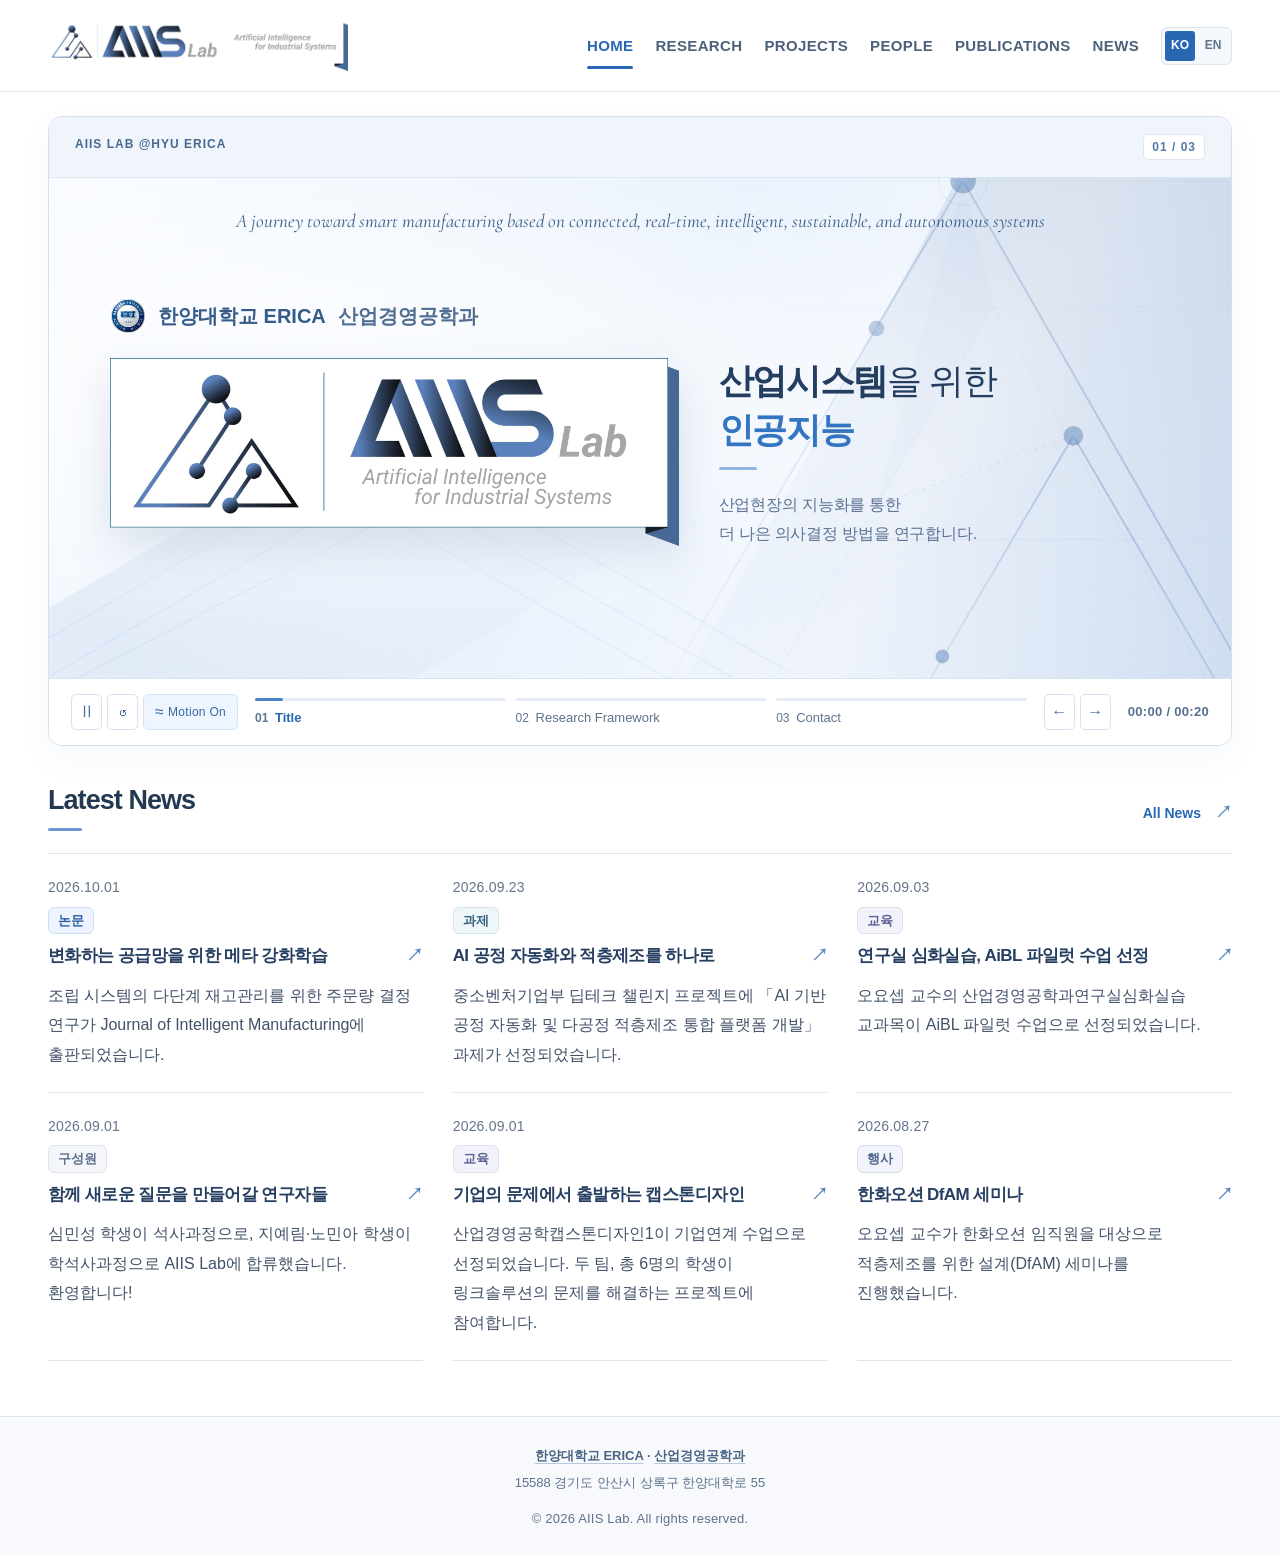
==== commit ec99333b: "Add KAMIC news photo and refine news media presentation" ====
--- a/index.html
+++ b/index.html
@@ -14,12 +14,12 @@
   <link rel="stylesheet" href="assets/presentation.css?v=cc735d5f9a">
   <link rel="stylesheet" href="assets/sections.css?v=c8eaf619d2">
   <link rel="stylesheet" href="assets/theme.css?v=fa9a066364">
-  <script defer src="assets/content.js?v=3c3e2c59d1"></script>
+  <script defer src="assets/content.js?v=c7d3cc229a"></script>
   <script defer src="assets/publications.js?v=8d2fb4bd11"></script>
   <script defer src="assets/profile.js?v=1ba41f6d8f"></script>
   <script defer src="assets/research-details.js?v=ee5372c604"></script>
   <script defer src="assets/projects.js?v=7a5bd54614"></script>
-  <script defer src="assets/render.js?v=84ccced6ad"></script>
+  <script defer src="assets/render.js?v=f79fa4e2d4"></script>
   <script defer src="assets/motion.js?v=1d533897d1"></script>
   <script defer src="assets/app.js?v=48881997fd"></script>
 </head>
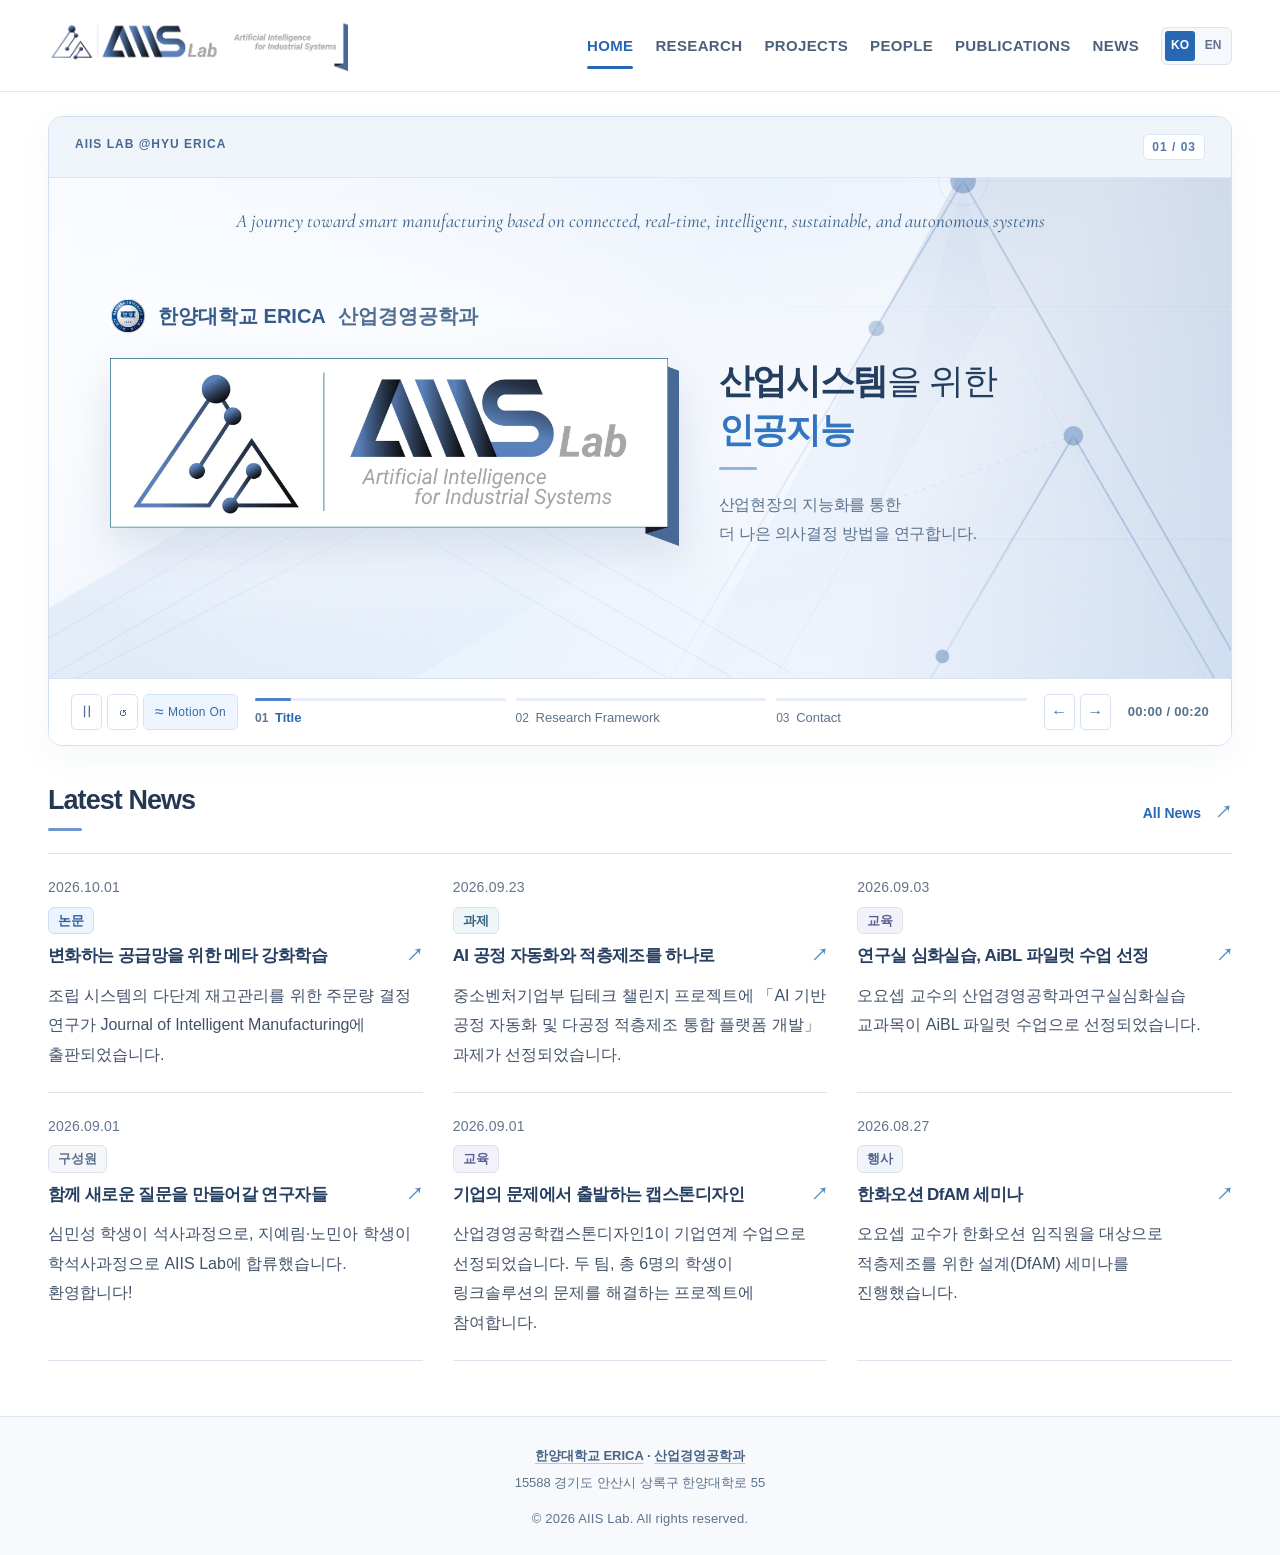
==== commit d34ff475: "Add YouTube and Instagram links to home Contact slide" ====
--- a/index.html
+++ b/index.html
@@ -13,13 +13,13 @@
   <link rel="stylesheet" href="assets/styles.css?v=b64cec29d4">
   <link rel="stylesheet" href="assets/presentation.css?v=cc735d5f9a">
   <link rel="stylesheet" href="assets/sections.css?v=c8eaf619d2">
-  <link rel="stylesheet" href="assets/theme.css?v=fa9a066364">
+  <link rel="stylesheet" href="assets/theme.css?v=51b29d573b">
   <script defer src="assets/content.js?v=c7d3cc229a"></script>
   <script defer src="assets/publications.js?v=8d2fb4bd11"></script>
   <script defer src="assets/profile.js?v=1ba41f6d8f"></script>
   <script defer src="assets/research-details.js?v=ee5372c604"></script>
   <script defer src="assets/projects.js?v=7a5bd54614"></script>
-  <script defer src="assets/render.js?v=f79fa4e2d4"></script>
+  <script defer src="assets/render.js?v=20f529f406"></script>
   <script defer src="assets/motion.js?v=1d533897d1"></script>
   <script defer src="assets/app.js?v=48881997fd"></script>
 </head>
@@ -27,7 +27,7 @@
   <div id="app"><a class="skip-link" href="#main">본문으로 건너뛰기</a><header class="site-header"><div class="wrap header-inner"><a class="brand" href="index.html?lang=ko" aria-label="AIIS Lab Home"><img src="assets/logo-header.png?v=508d037684" width="5208" height="899" alt="AIIS Lab — Artificial Intelligence for Industrial Systems"></a><nav id="main-nav" aria-label="Main navigation"><a href="index.html?lang=ko" aria-current="page">HOME</a><a href="research.html?lang=ko">RESEARCH</a><a href="projects.html?lang=ko">PROJECTS</a><a href="people.html?lang=ko">PEOPLE</a><a href="publications.html?lang=ko">PUBLICATIONS</a><a href="news.html?lang=ko">NEWS</a></nav><div class="header-tools"><div class="language-switch" role="group" aria-label="언어 선택"><button type="button" data-language="ko" aria-pressed="true">KO</button><button type="button" data-language="en" aria-pressed="false">EN</button></div><button type="button" class="menu-toggle" aria-controls="main-nav" aria-expanded="false" aria-label="Open menu"><span></span><span></span></button></div></div></header><main id="main"><section class="intro-carousel wrap" aria-label="AIIS Lab 소개 슬라이드" aria-roledescription="carousel" tabindex="0"><div class="intro-topline"><span>AIIS LAB @HYU ERICA</span><span id="intro-count">01 / 03</span></div><h1 class="sr-only">AIIS Lab · Hanyang University ERICA</h1><div class="intro-stage" id="intro-stage">
     <section class="intro-slide slide-title is-active" id="intro-slide-0" data-slide="0" role="group" aria-roledescription="slide" aria-label="1 of 3: Title"><div class="title-atmosphere" aria-hidden="true"></div><p class="title-slogan" lang="en">A journey toward smart manufacturing based on <span class="slogan-keyword">connected</span>, <span class="slogan-keyword">real-time</span>, <span class="slogan-keyword">intelligent</span>, <span class="slogan-keyword">sustainable</span>, and <span class="slogan-keyword">autonomous</span> systems</p><div class="title-content"><div class="title-affiliation"><img class="university-symbol" src="assets/hanyang-symbol.svg" width="42" height="42" alt="한양대학교 Hanyang University"><p><strong>한양대학교 ERICA</strong><span class="affiliation-divider" aria-hidden="true"></span><span class="affiliation-department">산업경영공학과</span></p></div><div class="title-body"><div class="title-banner"><img src="assets/logo-banner.png" width="3985" height="1318" alt="AIIS Lab — Artificial Intelligence for Industrial Systems"></div><div class="title-vision"><h2>산업시스템<span class="title-connector">을 위한</span><br><em>인공지능</em></h2><p>산업현장의 지능화를 통한<br>더 나은 의사결정 방법을 연구합니다.</p></div></div></div></section>
     <section class="intro-slide slide-framework" id="intro-slide-1" data-slide="1" role="group" aria-roledescription="slide" aria-label="2 of 3: Research Framework" hidden><div class="framework-heading"><p class="eyebrow">RESEARCH FRAMEWORK</p><h2><span class="framework-title-line">관찰에서 학습으로</span><br><span class="framework-title-line">결정에서 다시 현장으로</span></h2><p class="framework-summary">현장과 디지털 모델을 연결하는<br>네 단계의 지능화 순환</p></div><section class="intelligence-loop" data-stage="monitor" aria-label="산업 시스템의 학습과 피드백 순환"><div class="loop-heading"><span>THE INTELLIGENCE LOOP</span><span class="loop-index" id="loop-index">01 / 04</span></div><div class="loop-map"><svg class="loop-wires" viewBox="0 0 500 268" preserveAspectRatio="none" aria-hidden="true"><path class="wire-base" d="M120 55H380V213H120Z"/><path class="wire-flow" d="M120 55H380V213H120Z"/><path class="wire-core" d="M120 55L250 134L380 55M120 213L250 134L380 213"/></svg><button type="button" class="loop-node node-monitor" data-loop-stage="monitor" aria-pressed="true" aria-controls="loop-detail"><span class="node-number">01</span><span class="node-title"><svg class="node-glyph" width="24" height="24" viewBox="0 0 24 24" fill="none" stroke="currentColor" stroke-linecap="round" stroke-linejoin="round" aria-hidden="true"><rect x="3" y="4" width="18" height="13" rx="2"/><path d="M8 21h8M12 17v4M6 11h3l2-4 3 7 2-3h2"/></svg><strong>모니터링</strong></span><small>SENSE THE SYSTEM</small></button><button type="button" class="loop-node node-learn" data-loop-stage="learn" aria-pressed="false" aria-controls="loop-detail"><span class="node-number">02</span><span class="node-title"><svg class="node-glyph" width="24" height="24" viewBox="0 0 24 24" fill="none" stroke="currentColor" stroke-linecap="round" stroke-linejoin="round" aria-hidden="true"><circle cx="5" cy="12" r="2"/><circle cx="12" cy="5" r="2"/><circle cx="12" cy="19" r="2"/><circle cx="19" cy="12" r="2"/><path d="m7 10 3-3m4 0 3 3M7 14l3 3m4 0 3-3M12 7v10"/></svg><strong>학습</strong></span><small>LEARN FROM DATA</small></button><button type="button" class="loop-node node-decide" data-loop-stage="decide" aria-pressed="false" aria-controls="loop-detail"><span class="node-number">03</span><span class="node-title"><svg class="node-glyph" width="24" height="24" viewBox="0 0 24 24" fill="none" stroke="currentColor" stroke-linecap="round" stroke-linejoin="round" aria-hidden="true"><path d="M5 4v16M5 12h10M12 7l5 5-5 5M18 4h3v16h-3"/></svg><strong>의사결정</strong></span><small>PLAN & OPTIMIZE</small></button><button type="button" class="loop-node node-feedback" data-loop-stage="feedback" aria-pressed="false" aria-controls="loop-detail"><span class="node-number">04</span><span class="node-title"><svg class="node-glyph" width="24" height="24" viewBox="0 0 24 24" fill="none" stroke="currentColor" stroke-linecap="round" stroke-linejoin="round" aria-hidden="true"><path d="M20 10a8 8 0 0 0-14-4L3 9m0-5v5h5M4 14a8 8 0 0 0 14 4l3-3m0 5v-5h-5"/></svg><strong>피드백</strong></span><small>IMPROVE THE SYSTEM</small></button><div class="loop-core"><div class="core-symbol" aria-hidden="true"><span></span><span></span></div><span>PHYSICAL <b>↔</b> DIGITAL</span></div></div><div class="loop-description" id="loop-detail"><p id="loop-description">공정의 상태와 품질을 관찰하고, 실제 생산 현장을 디지털 모델과 연결합니다</p></div><div class="loop-controls"><button id="loop-play" type="button" aria-pressed="true" aria-label="순환 애니메이션 일시정지"><span aria-hidden="true">Ⅱ</span> <span id="loop-play-label">일시정지</span></button></div></section></section>
-    <section class="intro-slide slide-contact" id="intro-slide-2" data-slide="2" role="group" aria-roledescription="slide" aria-label="3 of 3: Contact" hidden><div class="contact-slide-intro"><p class="eyebrow">CONTACT</p><span class="contact-emblem"><img class="contact-symbol" src="assets/contact-symbol.png" width="1254" height="1254" alt="AIIS Lab symbol"></span><a class="contact-email" href="mailto:yosepoh@hanyang.ac.kr">yosepoh@hanyang.ac.kr <span aria-hidden="true">↗</span></a><p class="contact-slide-note">연구·대학원 진학·산학협력 문의</p></div><div class="contact-slide-details"><p class="contact-campus">한양대학교 ERICA<span>산업경영공학과</span></p><dl><div><dt><svg class="contact-detail-icon" width="24" height="24" viewBox="0 0 24 24" fill="none" stroke="currentColor" stroke-linecap="round" stroke-linejoin="round" aria-hidden="true"><path d="M4 21V3h12v18M2 21h20M16 10h4v11M8 7h4M8 11h4M8 15h4"/></svg>연구 공간</dt><dd>제5공학관<br>교수연구실 508호<br>AIIS연구실 533호</dd></div><div><dt><svg class="contact-detail-icon" width="24" height="24" viewBox="0 0 24 24" fill="none" stroke="currentColor" stroke-linecap="round" stroke-linejoin="round" aria-hidden="true"><path d="M19 10c0 5-7 11-7 11S5 15 5 10a7 7 0 1 1 14 0Z"/><circle cx="12" cy="10" r="2.5"/></svg>주소</dt><dd>15588 경기도 안산시 상록구<br>한양대학로 55</dd></div><div><dt><svg class="contact-detail-icon" width="24" height="24" viewBox="0 0 24 24" fill="none" stroke="currentColor" stroke-linecap="round" stroke-linejoin="round" aria-hidden="true"><path d="m5 3 4 1 1 5-3 2c1.5 3 3 4.5 6 6l2-3 5 1 1 4c-1 3-5 3-10-1S2 7 5 3Z"/></svg>전화</dt><dd><a href="tel:+82314005261">+82-31-400-5261</a></dd></div></dl></div></section>
+    <section class="intro-slide slide-contact" id="intro-slide-2" data-slide="2" role="group" aria-roledescription="slide" aria-label="3 of 3: Contact" hidden><div class="contact-slide-intro"><p class="eyebrow">CONTACT</p><span class="contact-emblem"><img class="contact-symbol" src="assets/contact-symbol.png" width="1254" height="1254" alt="AIIS Lab symbol"></span><a class="contact-email" href="mailto:yosepoh@hanyang.ac.kr">yosepoh@hanyang.ac.kr <span aria-hidden="true">↗</span></a><p class="contact-slide-note">연구·대학원 진학·산학협력 문의</p><div class="contact-social-links" role="group" aria-label="AIIS Lab 소셜 미디어"><a class="contact-social-link" href="https://www.youtube.com/@AIIS-o2r" target="_blank" rel="noopener noreferrer" aria-label="YouTube @AIIS-o2r — 새 탭에서 열기"><svg class="contact-social-icon" width="24" height="24" viewBox="0 0 24 24" fill="none" stroke="currentColor" stroke-linecap="round" stroke-linejoin="round" aria-hidden="true"><rect x="2" y="5" width="20" height="14" rx="4"/><path d="m10 9 6 3-6 3Z"/></svg><span class="contact-social-copy"><strong>YouTube</strong><span>@AIIS-o2r</span></span><span aria-hidden="true">↗</span></a><a class="contact-social-link" href="https://www.instagram.com/aiis_hyu/" target="_blank" rel="noopener noreferrer" aria-label="Instagram @aiis_hyu — 새 탭에서 열기"><svg class="contact-social-icon" width="24" height="24" viewBox="0 0 24 24" fill="none" stroke="currentColor" stroke-linecap="round" stroke-linejoin="round" aria-hidden="true"><rect x="3" y="3" width="18" height="18" rx="5"/><circle cx="12" cy="12" r="4"/><circle cx="17.5" cy="6.5" r=".7" fill="currentColor" stroke="none"/></svg><span class="contact-social-copy"><strong>Instagram</strong><span>@aiis_hyu</span></span><span aria-hidden="true">↗</span></a></div></div><div class="contact-slide-details"><p class="contact-campus">한양대학교 ERICA<span>산업경영공학과</span></p><dl><div><dt><svg class="contact-detail-icon" width="24" height="24" viewBox="0 0 24 24" fill="none" stroke="currentColor" stroke-linecap="round" stroke-linejoin="round" aria-hidden="true"><path d="M4 21V3h12v18M2 21h20M16 10h4v11M8 7h4M8 11h4M8 15h4"/></svg>연구 공간</dt><dd>제5공학관<br>교수연구실 508호<br>AIIS연구실 533호</dd></div><div><dt><svg class="contact-detail-icon" width="24" height="24" viewBox="0 0 24 24" fill="none" stroke="currentColor" stroke-linecap="round" stroke-linejoin="round" aria-hidden="true"><path d="M19 10c0 5-7 11-7 11S5 15 5 10a7 7 0 1 1 14 0Z"/><circle cx="12" cy="10" r="2.5"/></svg>주소</dt><dd>15588 경기도 안산시 상록구<br>한양대학로 55</dd></div><div><dt><svg class="contact-detail-icon" width="24" height="24" viewBox="0 0 24 24" fill="none" stroke="currentColor" stroke-linecap="round" stroke-linejoin="round" aria-hidden="true"><path d="m5 3 4 1 1 5-3 2c1.5 3 3 4.5 6 6l2-3 5 1 1 4c-1 3-5 3-10-1S2 7 5 3Z"/></svg>전화</dt><dd><a href="tel:+82314005261">+82-31-400-5261</a></dd></div></dl></div></section>
     </div><div class="intro-controls"><div class="intro-playback"><button id="intro-play" type="button" aria-label="Pause slideshow" aria-pressed="true">Ⅱ</button><button id="intro-restart" type="button" aria-label="Restart slideshow">↺</button><button id="intro-motion" type="button" aria-label="Pause visual animations" aria-pressed="true"><span aria-hidden="true">≈</span><span>Motion On</span></button></div><div class="intro-segments" role="group" aria-label="Slide selection"><button type="button" data-intro-slide="0" aria-controls="intro-slide-0" aria-pressed="true"><span class="segment-track"><span class="segment-fill"></span></span><span class="segment-label"><small>01</small> Title</span></button><button type="button" data-intro-slide="1" aria-controls="intro-slide-1" aria-pressed="false"><span class="segment-track"><span class="segment-fill"></span></span><span class="segment-label"><small>02</small> Research Framework</span></button><button type="button" data-intro-slide="2" aria-controls="intro-slide-2" aria-pressed="false"><span class="segment-track"><span class="segment-fill"></span></span><span class="segment-label"><small>03</small> Contact</span></button></div><div class="intro-arrows"><button type="button" data-intro-step="-1" aria-label="Previous slide">←</button><button type="button" data-intro-step="1" aria-label="Next slide">→</button></div><span id="intro-time" aria-hidden="true">00:00 / 00:20</span></div><span class="sr-only" id="intro-announcement" aria-live="polite"></span></section><section class="home-news wrap" aria-labelledby="latest-news-title"><div class="section-heading"><div><h2 id="latest-news-title">Latest News</h2></div><a class="text-link" href="news.html?lang=ko">All News <span aria-hidden="true">↗</span></a></div><div class="home-news-grid"><article class="home-news-item"><div class="news-meta"><time datetime="2026-10-01">2026.10.01</time><span class="tag tag--paper">논문</span></div><h3><a href="news.html?lang=ko#meta-rl">변화하는 공급망을 위한 메타 강화학습 <span aria-hidden="true">↗</span></a></h3><p>조립 시스템의 다단계 재고관리를 위한 주문량 결정 연구가 Journal of Intelligent Manufacturing에 출판되었습니다.</p></article><article class="home-news-item"><div class="news-meta"><time datetime="2026-09-23">2026.09.23</time><span class="tag tag--project">과제</span></div><h3><a href="news.html?lang=ko#deeptech">AI 공정 자동화와 적층제조를 하나로 <span aria-hidden="true">↗</span></a></h3><p>중소벤처기업부 딥테크 챌린지 프로젝트에 「AI 기반 공정 자동화 및 다공정 적층제조 통합 플랫폼 개발」 과제가 선정되었습니다.</p></article><article class="home-news-item"><div class="news-meta"><time datetime="2026-09-03">2026.09.03</time><span class="tag tag--education">교육</span></div><h3><a href="news.html?lang=ko#aibl">연구실 심화실습, AiBL 파일럿 수업 선정 <span aria-hidden="true">↗</span></a></h3><p>오요셉 교수의 산업경영공학과연구실심화실습 교과목이 AiBL 파일럿 수업으로 선정되었습니다.</p></article><article class="home-news-item"><div class="news-meta"><time datetime="2026-09-01">2026.09.01</time><span class="tag tag--people">구성원</span></div><h3><a href="news.html?lang=ko#welcome">함께 새로운 질문을 만들어갈 연구자들 <span aria-hidden="true">↗</span></a></h3><p>심민성 학생이 석사과정으로, 지예림·노민아 학생이 학석사과정으로 AIIS Lab에 합류했습니다. 환영합니다!</p></article><article class="home-news-item"><div class="news-meta"><time datetime="2026-09-01">2026.09.01</time><span class="tag tag--education">교육</span></div><h3><a href="news.html?lang=ko#capstone-course">기업의 문제에서 출발하는 캡스톤디자인 <span aria-hidden="true">↗</span></a></h3><p>산업경영공학캡스톤디자인1이 기업연계 수업으로 선정되었습니다. 두 팀, 총 6명의 학생이 링크솔루션의 문제를 해결하는 프로젝트에 참여합니다.</p></article><article class="home-news-item"><div class="news-meta"><time datetime="2026-08-27">2026.08.27</time><span class="tag tag--event">행사</span></div><h3><a href="news.html?lang=ko#hanwha">한화오션 DfAM 세미나 <span aria-hidden="true">↗</span></a></h3><p>오요셉 교수가 한화오션 임직원을 대상으로 적층제조를 위한 설계(DfAM) 세미나를 진행했습니다.</p></article></div></section></main><footer class="site-footer simple-footer"><div class="wrap"><p class="footer-affiliation"><a href="https://www.hanyang.ac.kr/erica" target="_blank" rel="noopener noreferrer">한양대학교 ERICA</a> · <a href="https://ime.hanyang.ac.kr/home" target="_blank" rel="noopener noreferrer">산업경영공학과</a></p><p class="footer-address">15588 경기도 안산시 상록구 한양대학로 55</p><p class="footer-copyright">© 2026 AIIS Lab. All rights reserved.</p></div></footer><dialog id="photo-dialog" aria-label="연구실 사진"><button type="button" class="dialog-close" aria-label="사진 닫기">×</button><img id="dialog-image" alt=""><p id="dialog-caption"></p></dialog><div id="site-toast" role="status" aria-live="polite"></div></div>
   <noscript><p style="padding:20px;text-align:center">언어 전환, 검색, 사진 확대와 애니메이션에는 JavaScript가 필요합니다. Navigation and reading remain available.</p></noscript>
 </body>
--- a/assets/theme.css
+++ b/assets/theme.css
@@ -335,3 +335,27 @@
 .news-photo-grid figcaption{margin-top:9px;color:var(--ink);font-size:14px;font-weight:600;line-height:1.5}
 @media(max-width:800px){.news-article--gallery{grid-template-columns:100px minmax(0,1fr)}}
 @media(max-width:600px){.news-article--gallery{grid-template-columns:1fr}.news-photo-grid{grid-template-columns:1fr;max-width:321px;gap:19px;margin-top:18px}}
+
+/* Social channels in the HOME Contact scene. */
+.slide-contact .contact-social-links{display:grid;grid-template-columns:repeat(2,minmax(0,1fr));gap:10px;max-width:390px;margin-top:20px}
+.slide-contact .contact-social-link{display:flex;align-items:center;gap:10px;min-width:0;min-height:60px;padding:10px 12px;border:1px solid #b8cce4;border-radius:9px;background:#ffffffd9;color:#2867b2;text-decoration:none;box-shadow:0 3px 10px #28466e08;transition:background .2s,border-color .2s,box-shadow .2s}
+.slide-contact .contact-social-link:hover{background:#fff;border-color:#427fbe;box-shadow:0 4px 14px #28466e18}
+.slide-contact .contact-social-link:focus-visible{outline:3px solid #2867b2;outline-offset:3px}
+.contact-social-icon{width:23px;height:23px;flex:0 0 23px;stroke-width:1.7}
+.contact-social-copy{display:grid;gap:2px;min-width:0;line-height:1.3}
+.contact-social-copy strong{font-size:14px;font-weight:700;color:#243851}
+.contact-social-copy>span{font-size:13px;color:#557296}
+.contact-social-link>span:last-child{font-size:16px;margin-left:auto}
+@media(max-width:800px){.slide-contact .contact-social-link{gap:7px;padding:9px}.contact-social-icon{width:20px;height:20px;flex-basis:20px}}
+@media(max-width:600px){.slide-contact .contact-social-links{grid-column:1 / -1;max-width:none;margin-top:16px}.slide-contact .contact-social-link{padding:9px 11px;min-height:55px}}
+@media(max-width:360px){.slide-contact .contact-social-links{gap:8px}.slide-contact .contact-social-link{gap:6px;padding:8px}.contact-social-copy strong{font-size:13px}.contact-social-copy>span{font-size:12px}.contact-social-link>span:last-child{font-size:13px}}
+
+/* Let the Contact scene grow with wrapped labels on narrow screens. */
+@media(max-width:600px){
+ .intro-stage:has(>.slide-contact.is-active){height:auto}
+ .slide-contact.is-active{position:relative;min-height:650px}
+ .slide-contact .contact-slide-intro,.slide-contact .contact-slide-details{flex-shrink:0}
+}
+
+.contact-social-copy{white-space:nowrap}
+@media(max-width:400px){.contact-social-link>span:last-child{display:none}}
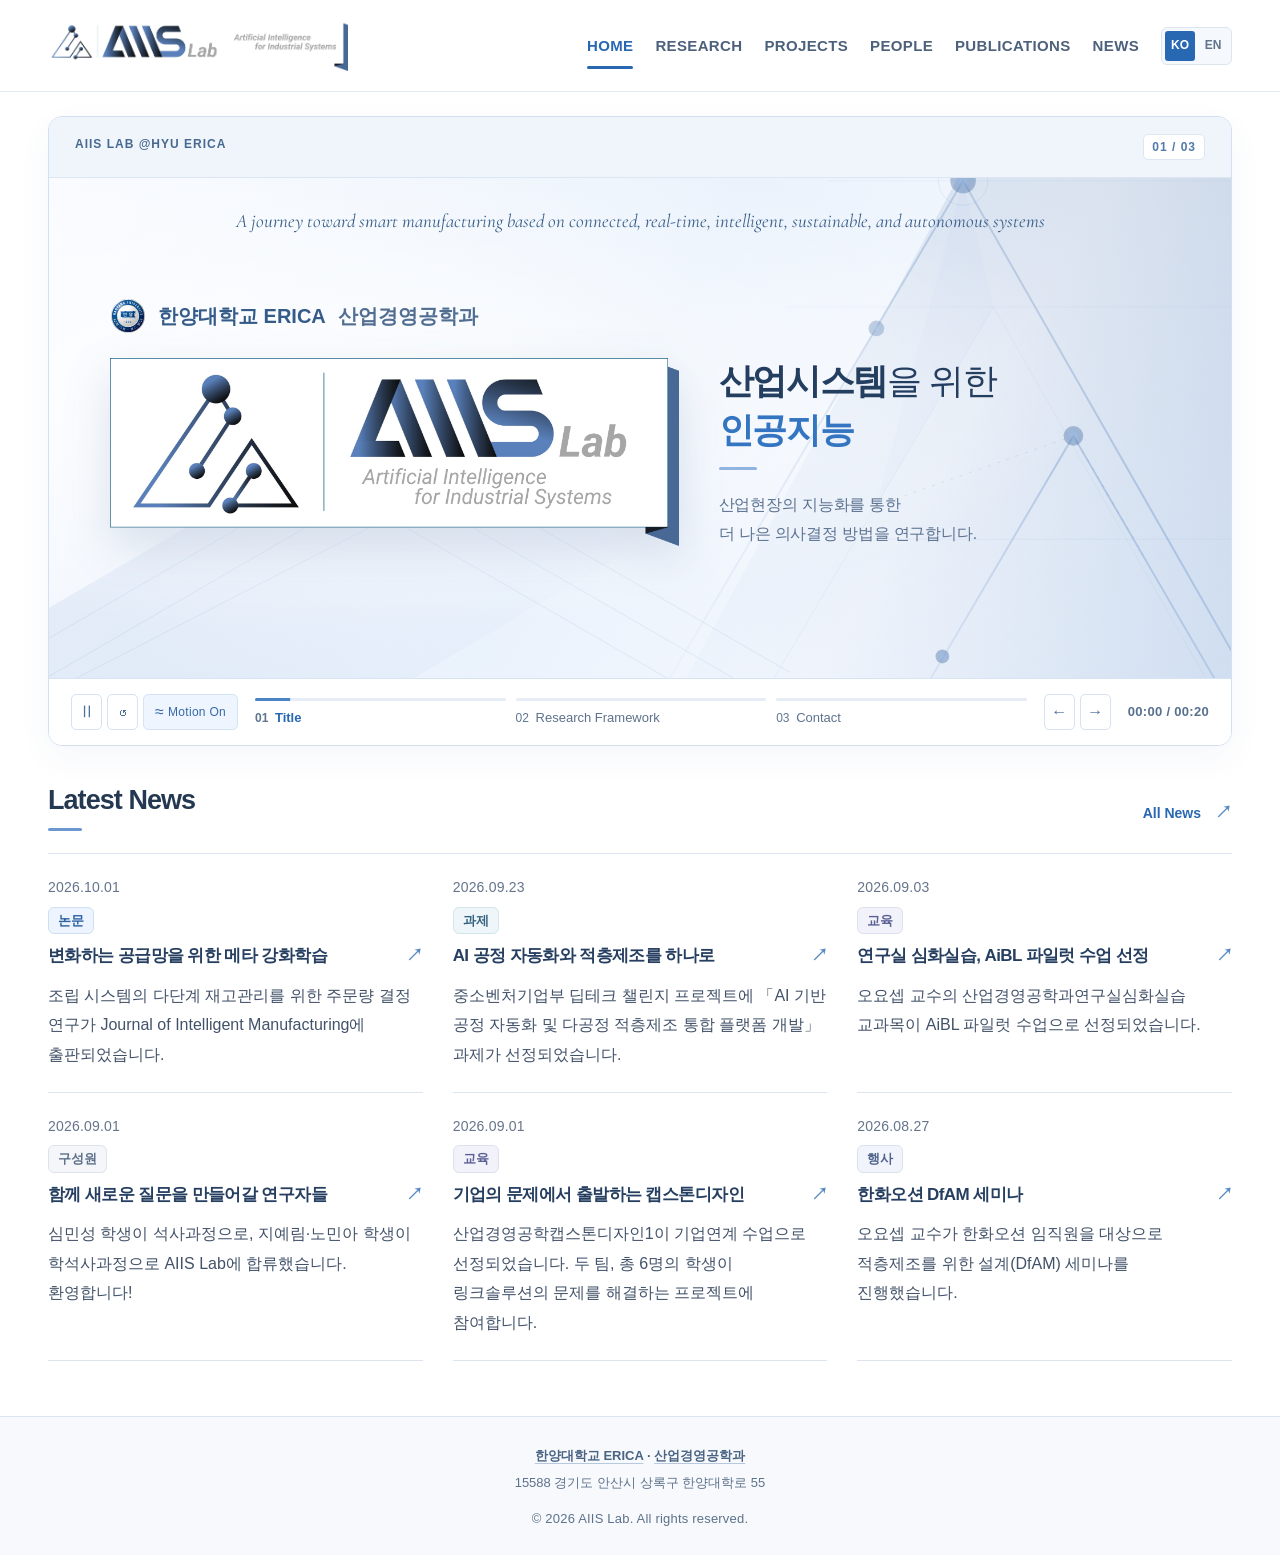
==== commit bf1337ed: "Preserve full blue circle in transparent favicon" ====
--- a/index.html
+++ b/index.html
@@ -9,7 +9,7 @@
   <meta property="og:description" content="Artificial Intelligence for Industrial Systems · Hanyang University ERICA">
   <meta property="og:type" content="website">
   <title>AIIS Lab | Hanyang University ERICA</title>
-  <link rel="icon" href="favicon-circle-v2.png" type="image/png" sizes="64x64">
+  <link rel="icon" href="favicon-circle-v3.ico" sizes="16x16 32x32 48x48 64x64"><link rel="icon" href="favicon-circle-v3-32.png" type="image/png" sizes="32x32"><link rel="icon" href="favicon-circle-v3.png" type="image/png" sizes="64x64">
   <link rel="stylesheet" href="assets/styles.css?v=b64cec29d4">
   <link rel="stylesheet" href="assets/presentation.css?v=cc735d5f9a">
   <link rel="stylesheet" href="assets/sections.css?v=c8eaf619d2">
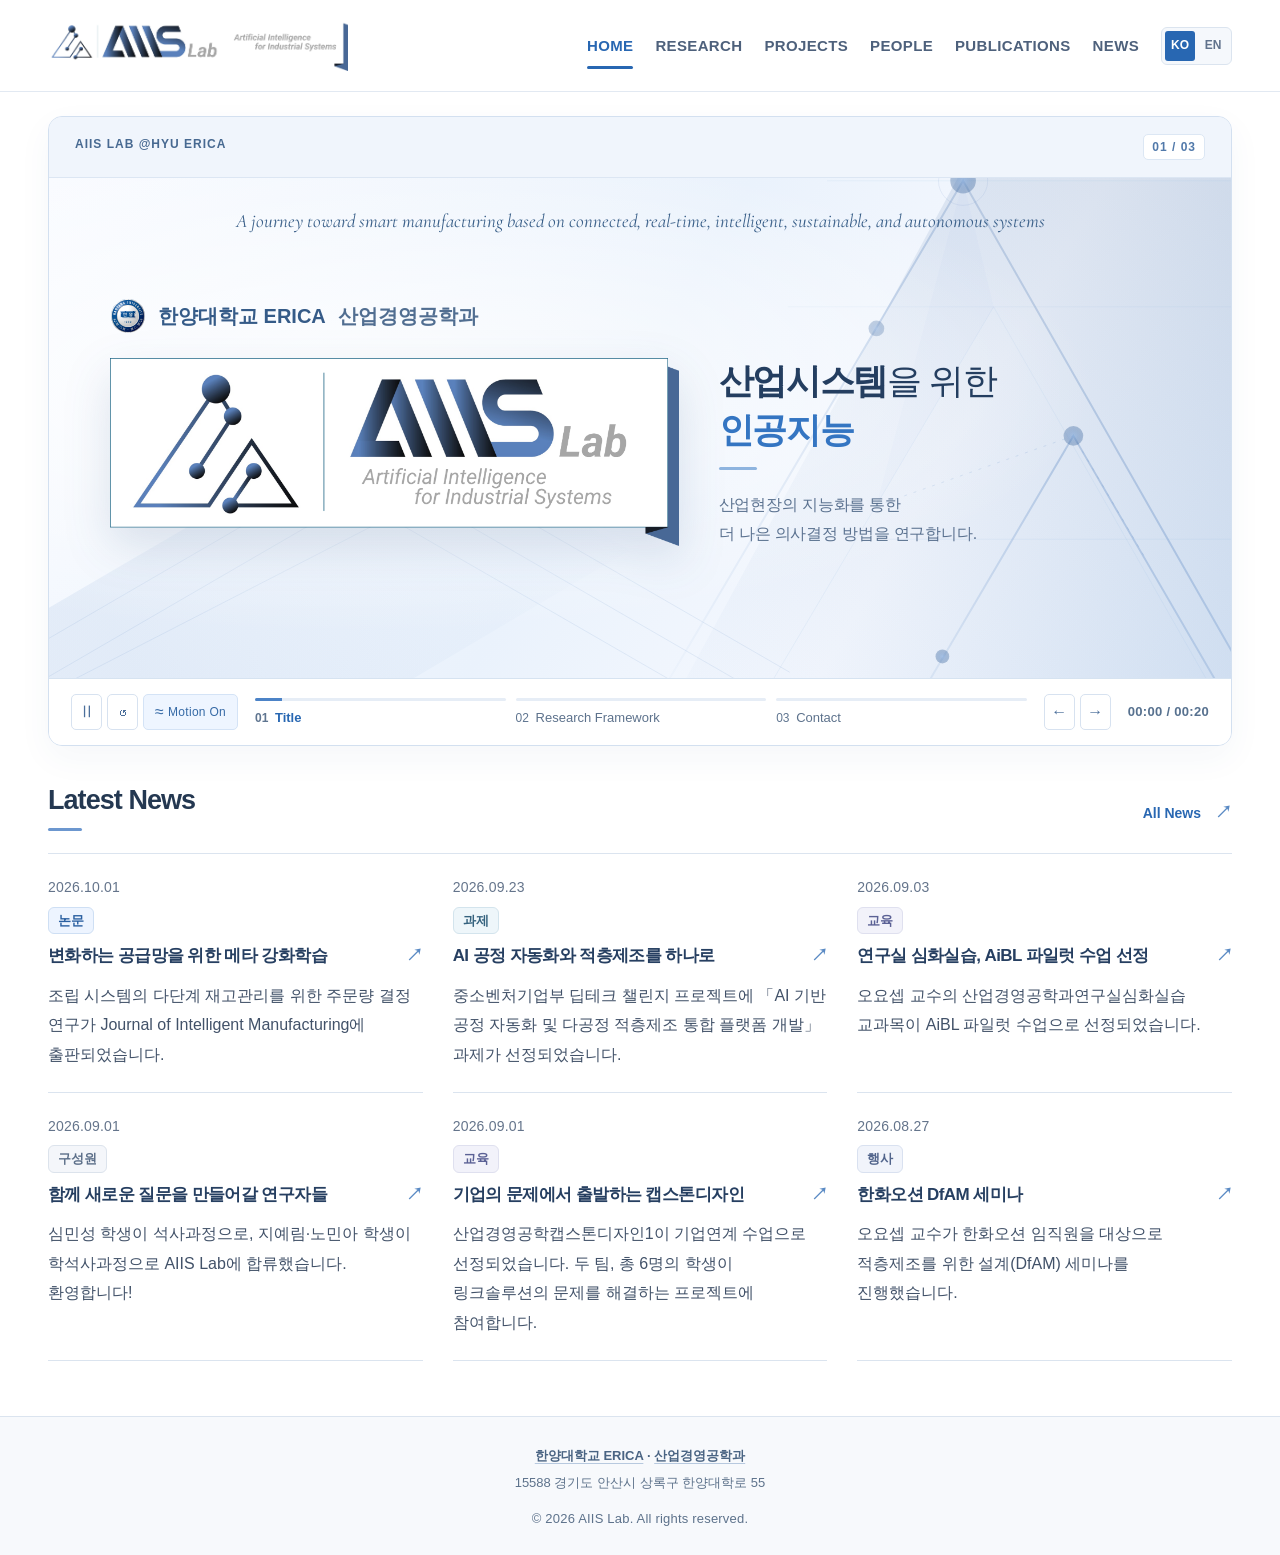
==== commit 83ccf73b: "Add IJPR reviewer activity and remove reviewer years" ====
--- a/index.html
+++ b/index.html
@@ -16,7 +16,7 @@
   <link rel="stylesheet" href="assets/theme.css?v=51b29d573b">
   <script defer src="assets/content.js?v=c7d3cc229a"></script>
   <script defer src="assets/publications.js?v=8d2fb4bd11"></script>
-  <script defer src="assets/profile.js?v=1ba41f6d8f"></script>
+  <script defer src="assets/profile.js?v=20e5698412"></script>
   <script defer src="assets/research-details.js?v=ee5372c604"></script>
   <script defer src="assets/projects.js?v=7a5bd54614"></script>
   <script defer src="assets/render.js?v=20f529f406"></script>
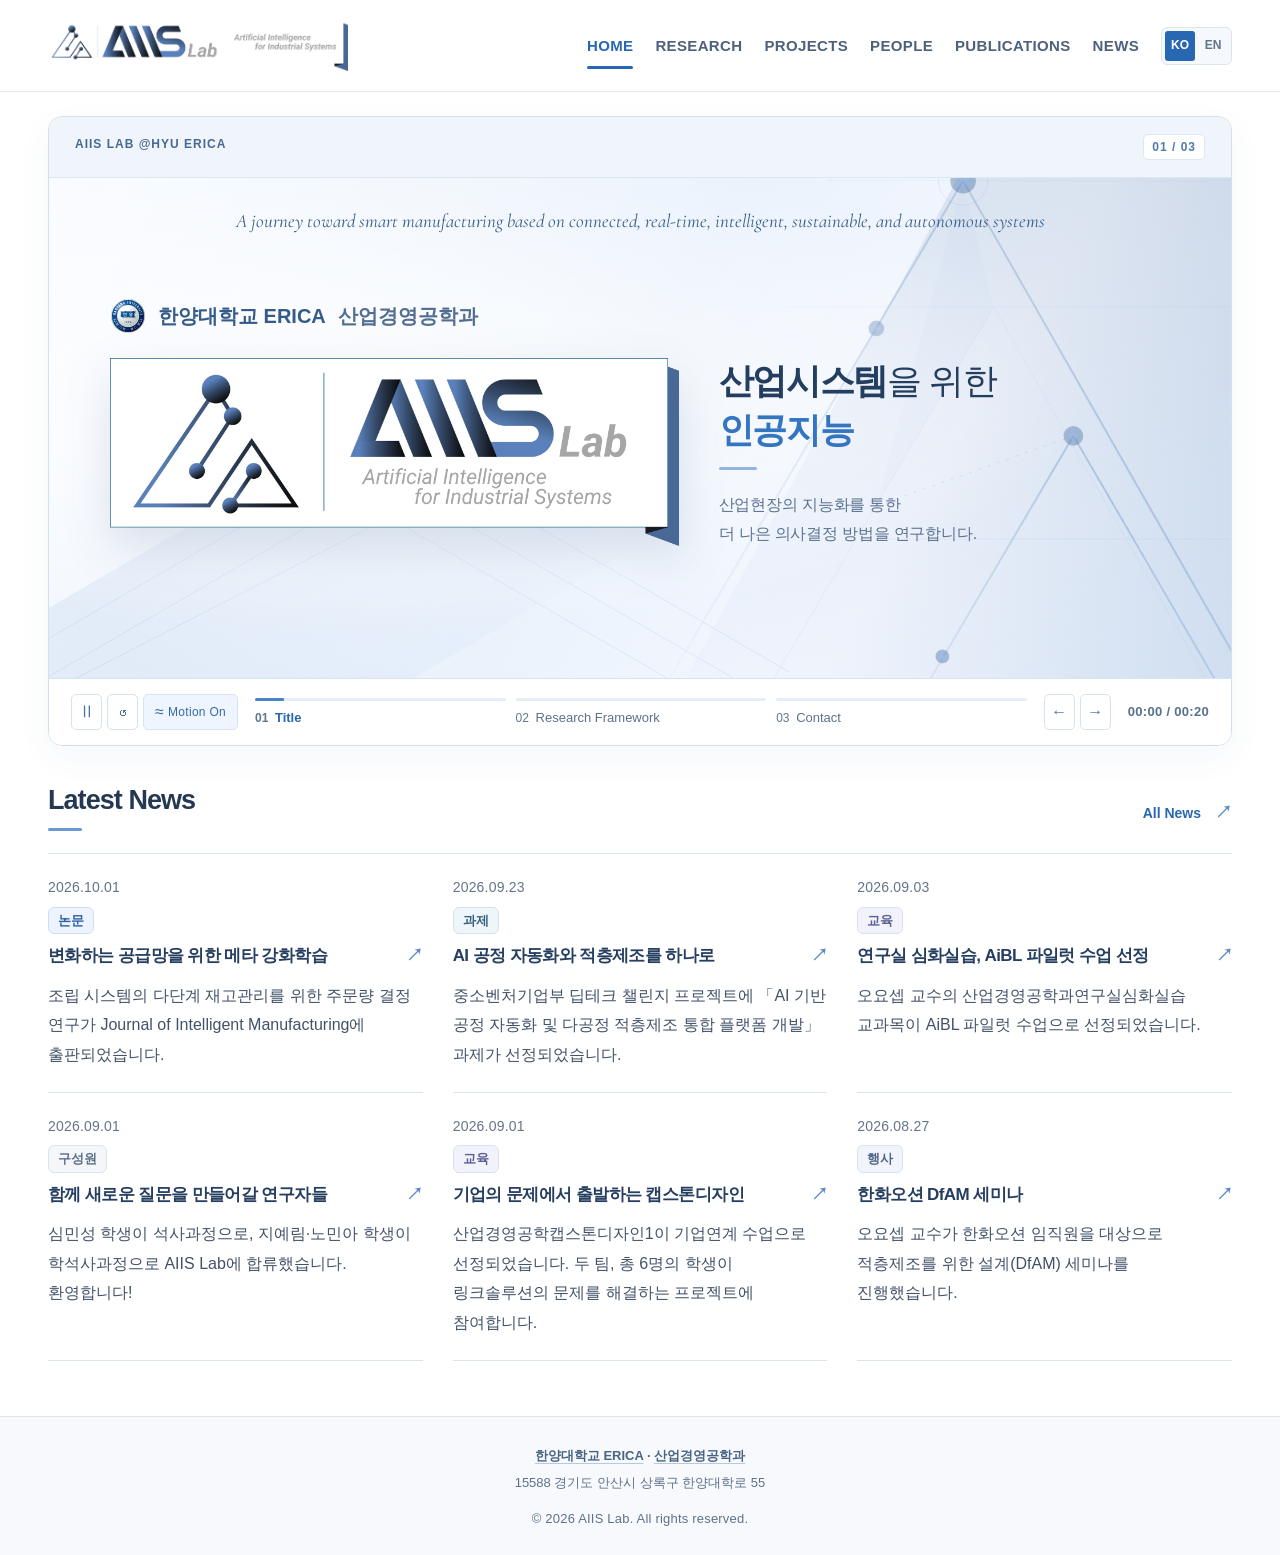
==== commit 353ec62c: "Mark HYU-KITECH project completed and update sponsor" ====
--- a/index.html
+++ b/index.html
@@ -18,7 +18,7 @@
   <script defer src="assets/publications.js?v=8d2fb4bd11"></script>
   <script defer src="assets/profile.js?v=20e5698412"></script>
   <script defer src="assets/research-details.js?v=ee5372c604"></script>
-  <script defer src="assets/projects.js?v=7a5bd54614"></script>
+  <script defer src="assets/projects.js?v=383eda7174"></script>
   <script defer src="assets/render.js?v=20f529f406"></script>
   <script defer src="assets/motion.js?v=1d533897d1"></script>
   <script defer src="assets/app.js?v=48881997fd"></script>
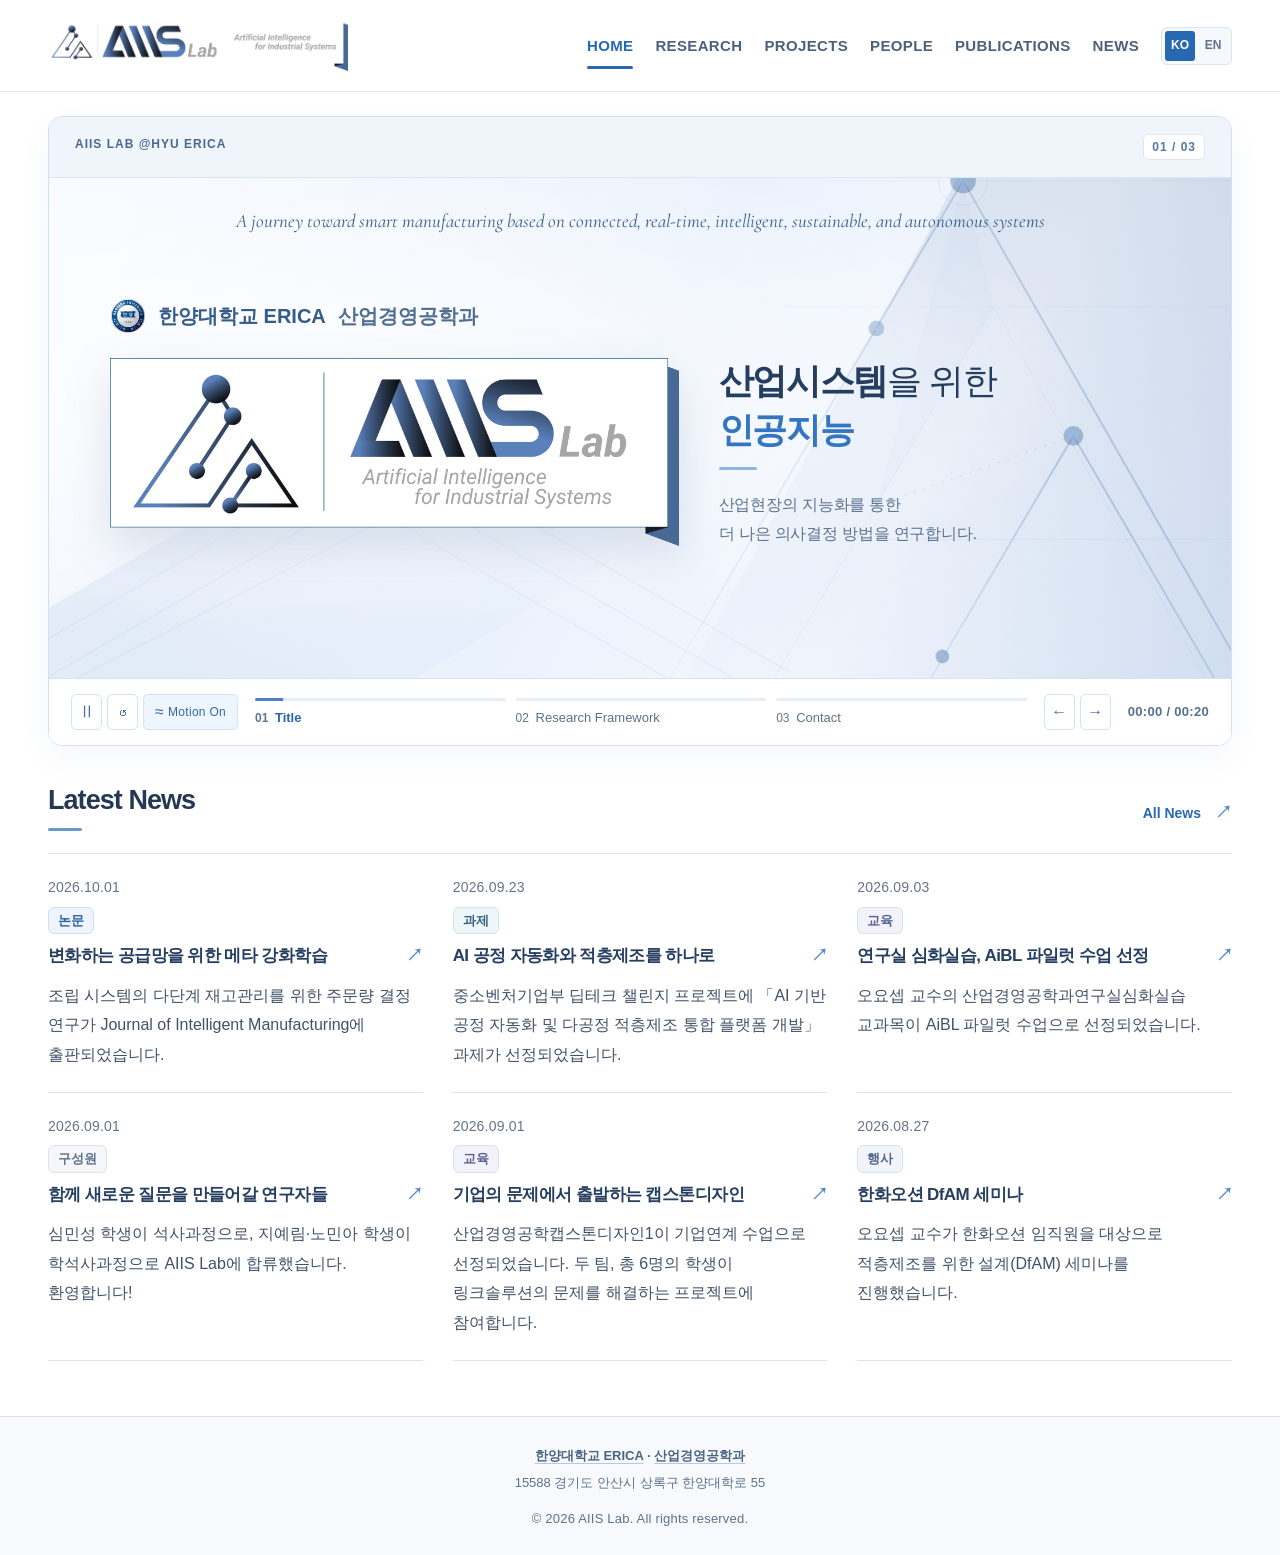
==== commit b4a9db94: "Add humanoid dispatching and defect segmentation working papers" ====
--- a/index.html
+++ b/index.html
@@ -15,11 +15,11 @@
   <link rel="stylesheet" href="assets/sections.css?v=c8eaf619d2">
   <link rel="stylesheet" href="assets/theme.css?v=51b29d573b">
   <script defer src="assets/content.js?v=c7d3cc229a"></script>
-  <script defer src="assets/publications.js?v=8d2fb4bd11"></script>
+  <script defer src="assets/publications.js?v=779f91a54b"></script>
   <script defer src="assets/profile.js?v=20e5698412"></script>
   <script defer src="assets/research-details.js?v=ee5372c604"></script>
   <script defer src="assets/projects.js?v=383eda7174"></script>
-  <script defer src="assets/render.js?v=20f529f406"></script>
+  <script defer src="assets/render.js?v=112940ce20"></script>
   <script defer src="assets/motion.js?v=1d533897d1"></script>
   <script defer src="assets/app.js?v=48881997fd"></script>
 </head>
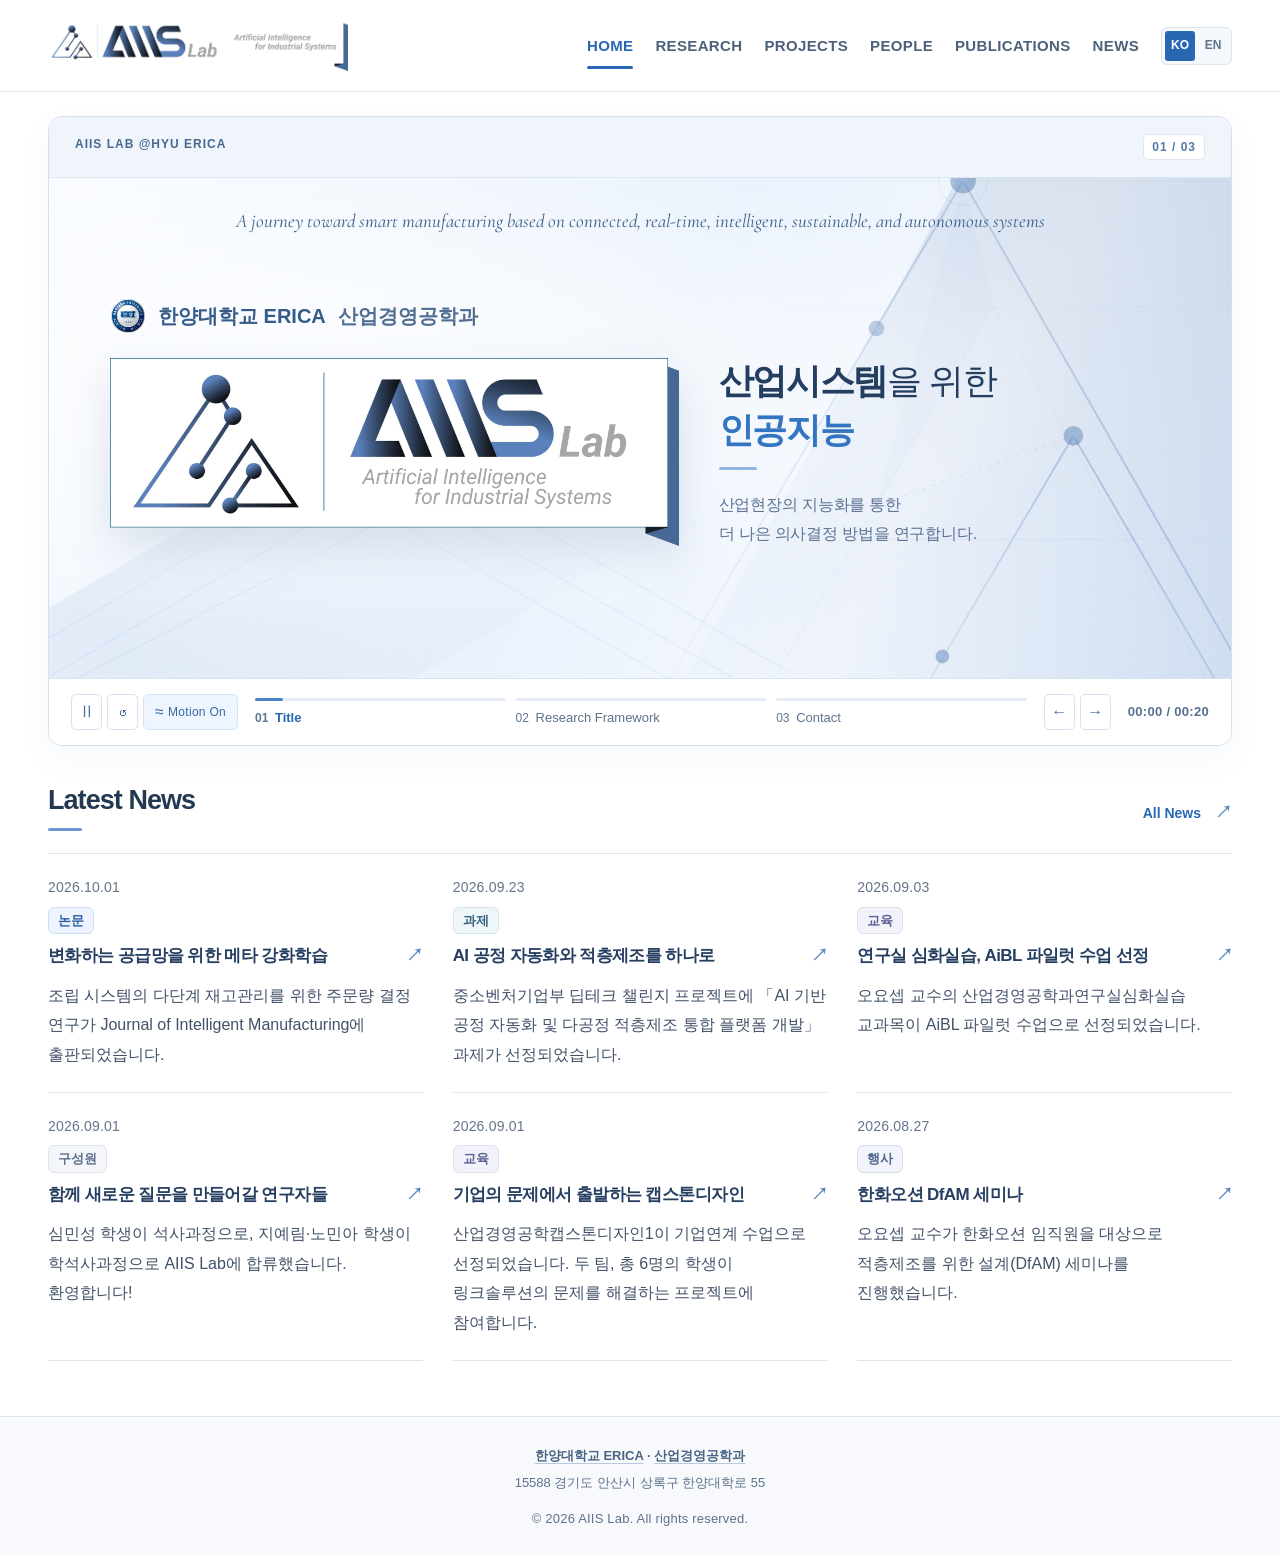
==== commit f5914bc7: "Update MSS project period to November 2026 through October 2029" ====
--- a/index.html
+++ b/index.html
@@ -18,8 +18,8 @@
   <script defer src="assets/publications.js?v=779f91a54b"></script>
   <script defer src="assets/profile.js?v=20e5698412"></script>
   <script defer src="assets/research-details.js?v=ee5372c604"></script>
-  <script defer src="assets/projects.js?v=383eda7174"></script>
-  <script defer src="assets/render.js?v=112940ce20"></script>
+  <script defer src="assets/projects.js?v=aa702530bc"></script>
+  <script defer src="assets/render.js?v=c3176ceb00"></script>
   <script defer src="assets/motion.js?v=1d533897d1"></script>
   <script defer src="assets/app.js?v=48881997fd"></script>
 </head>
